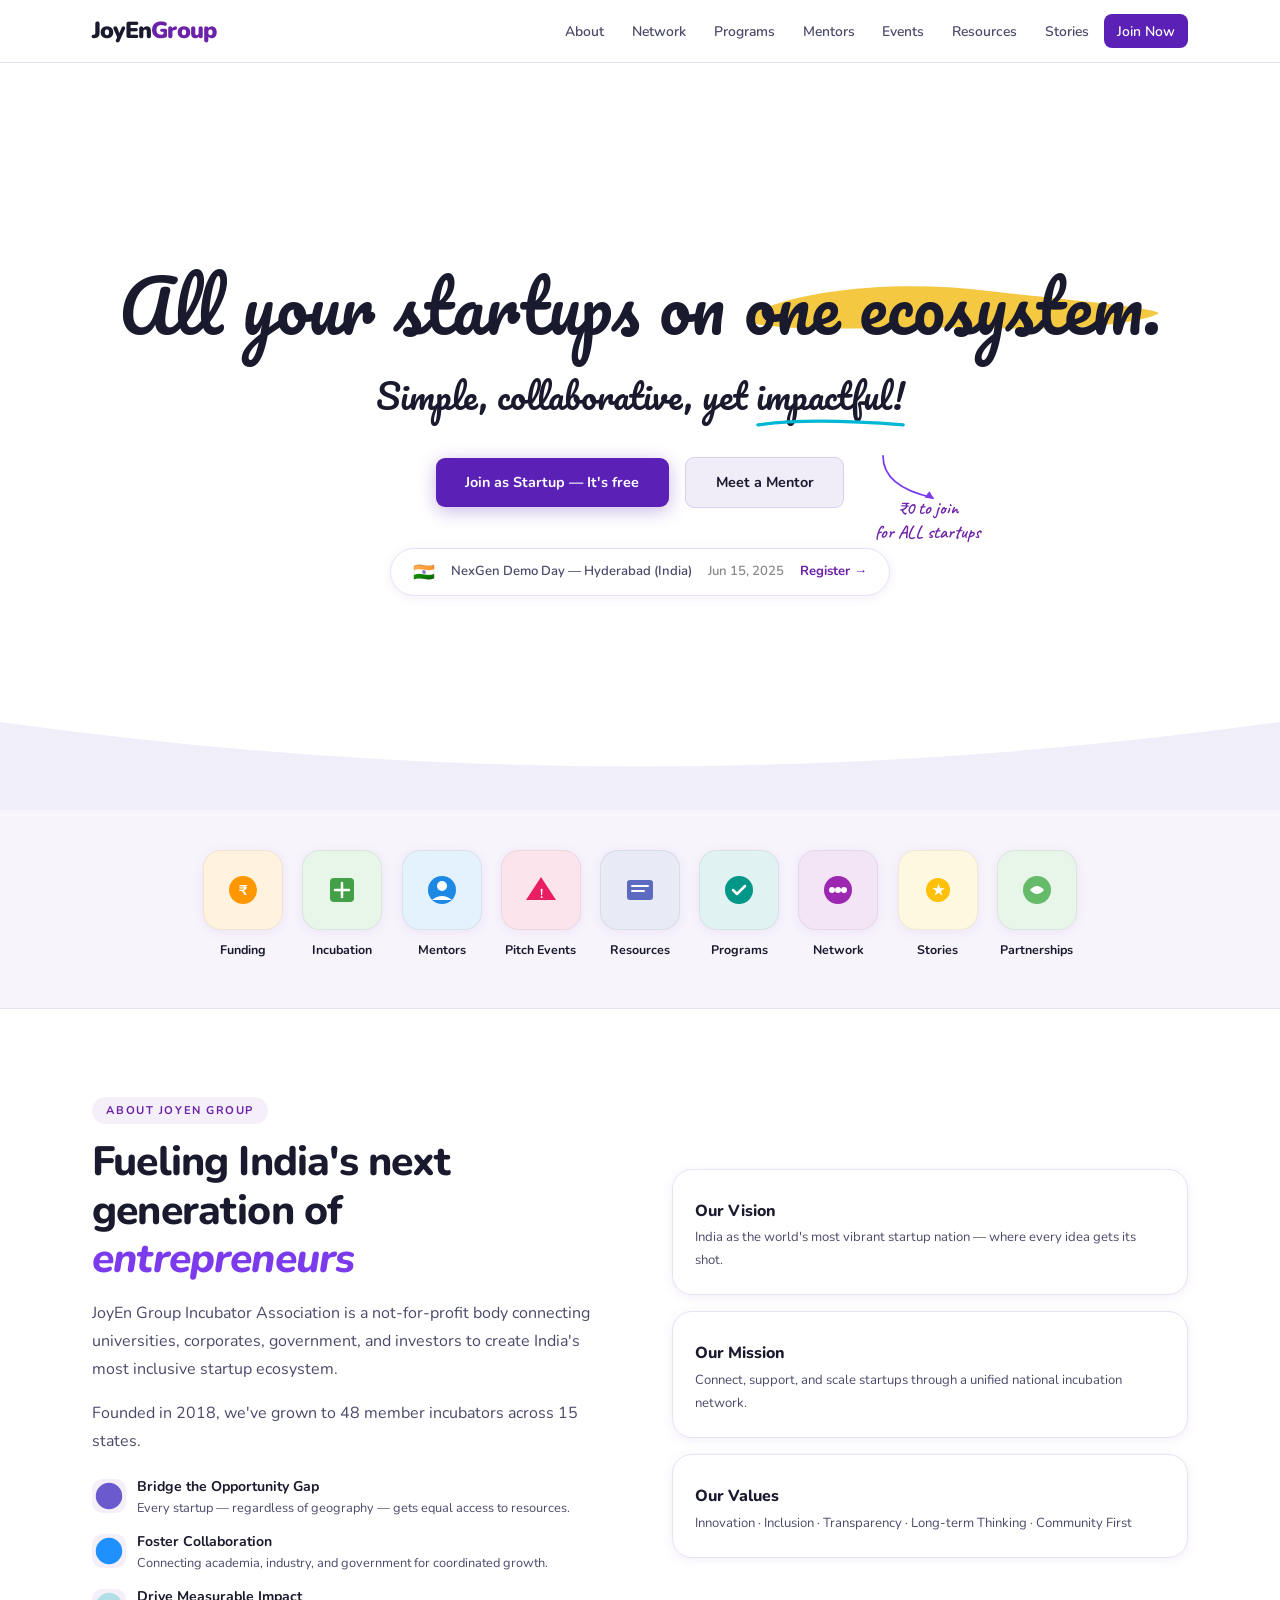
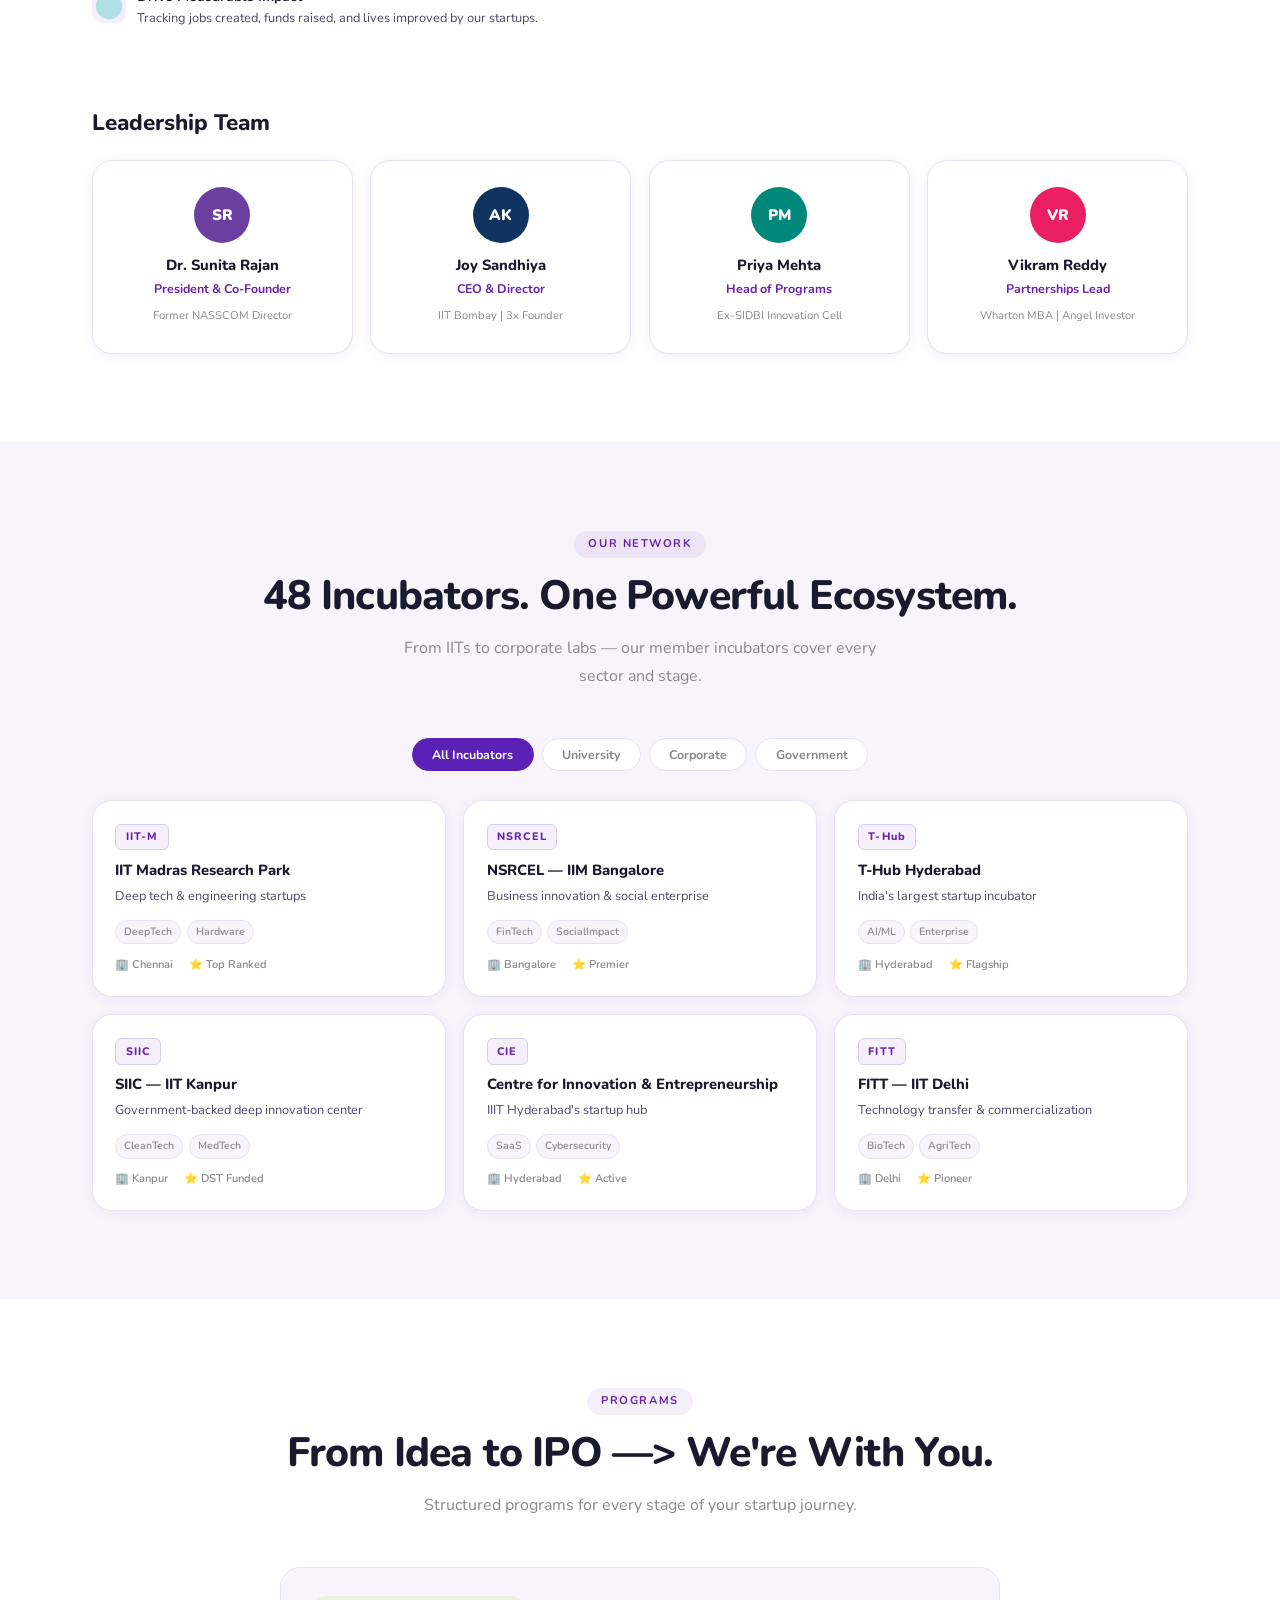
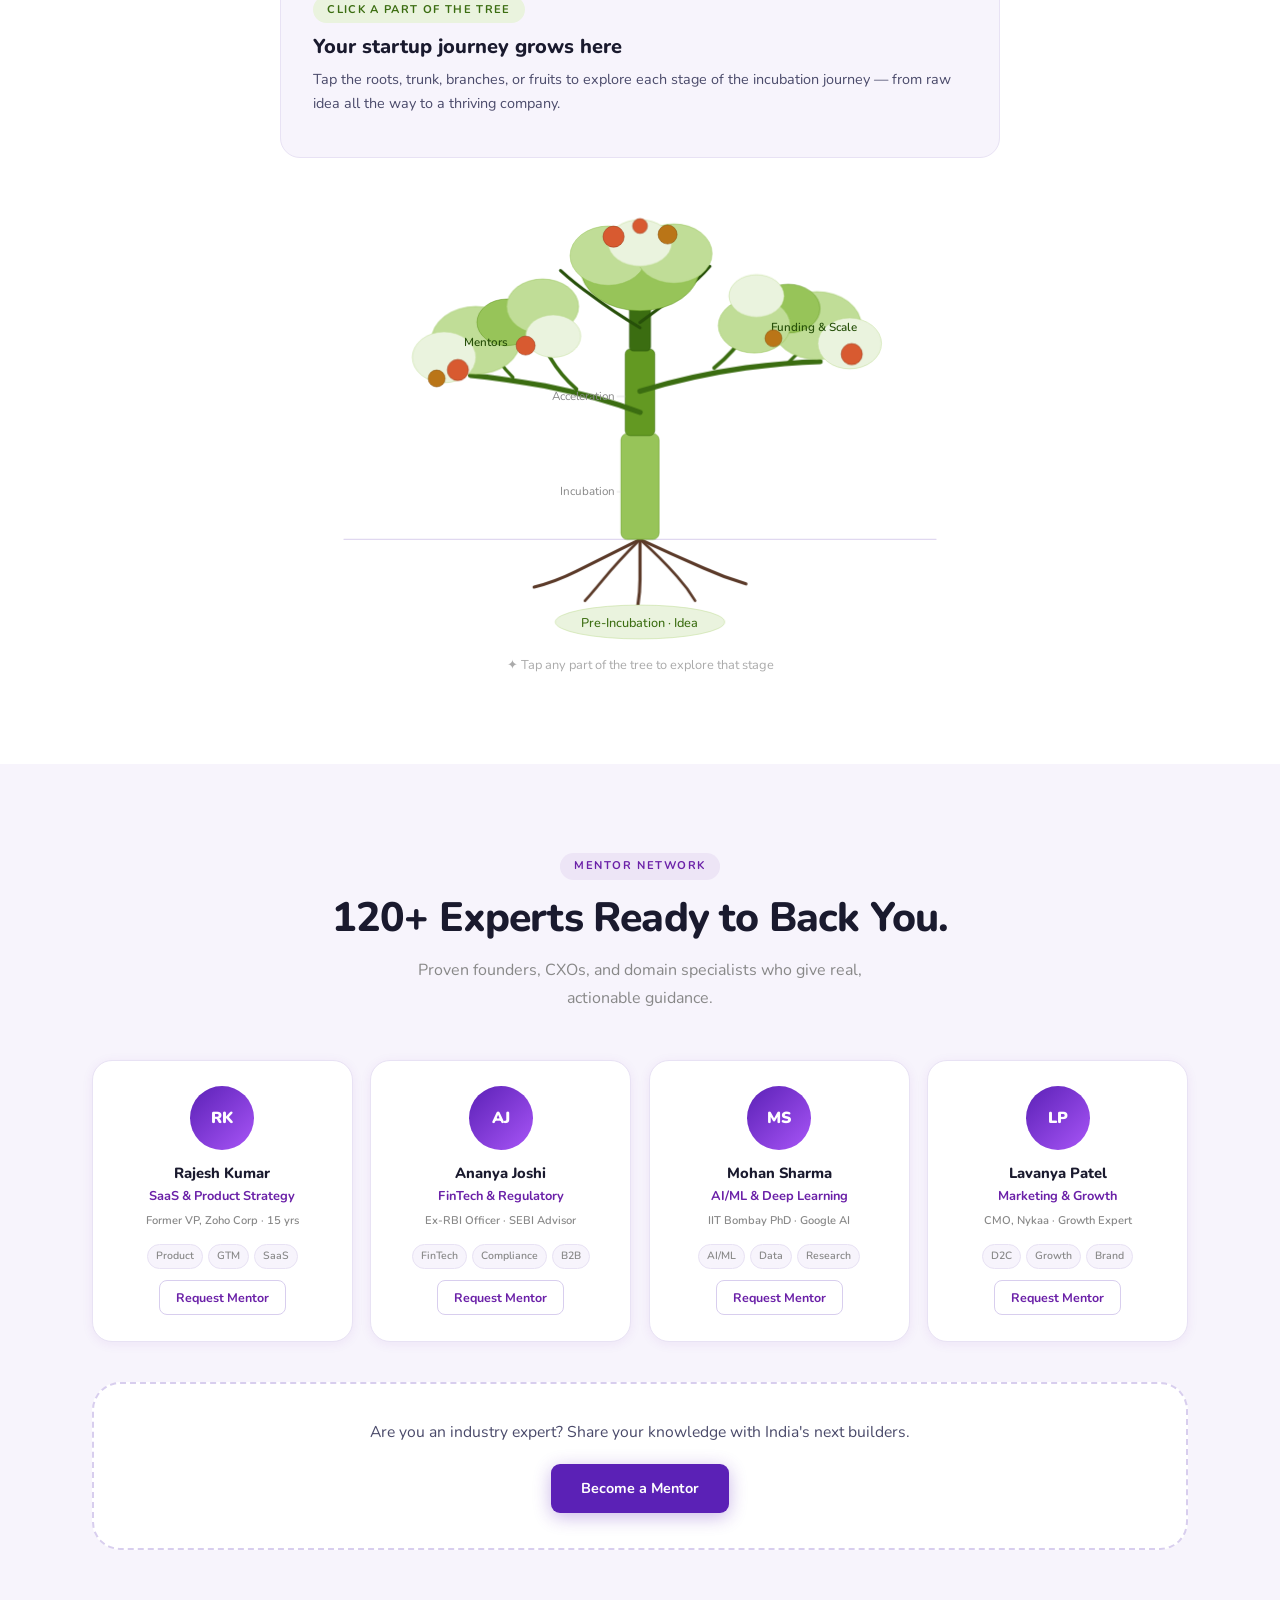
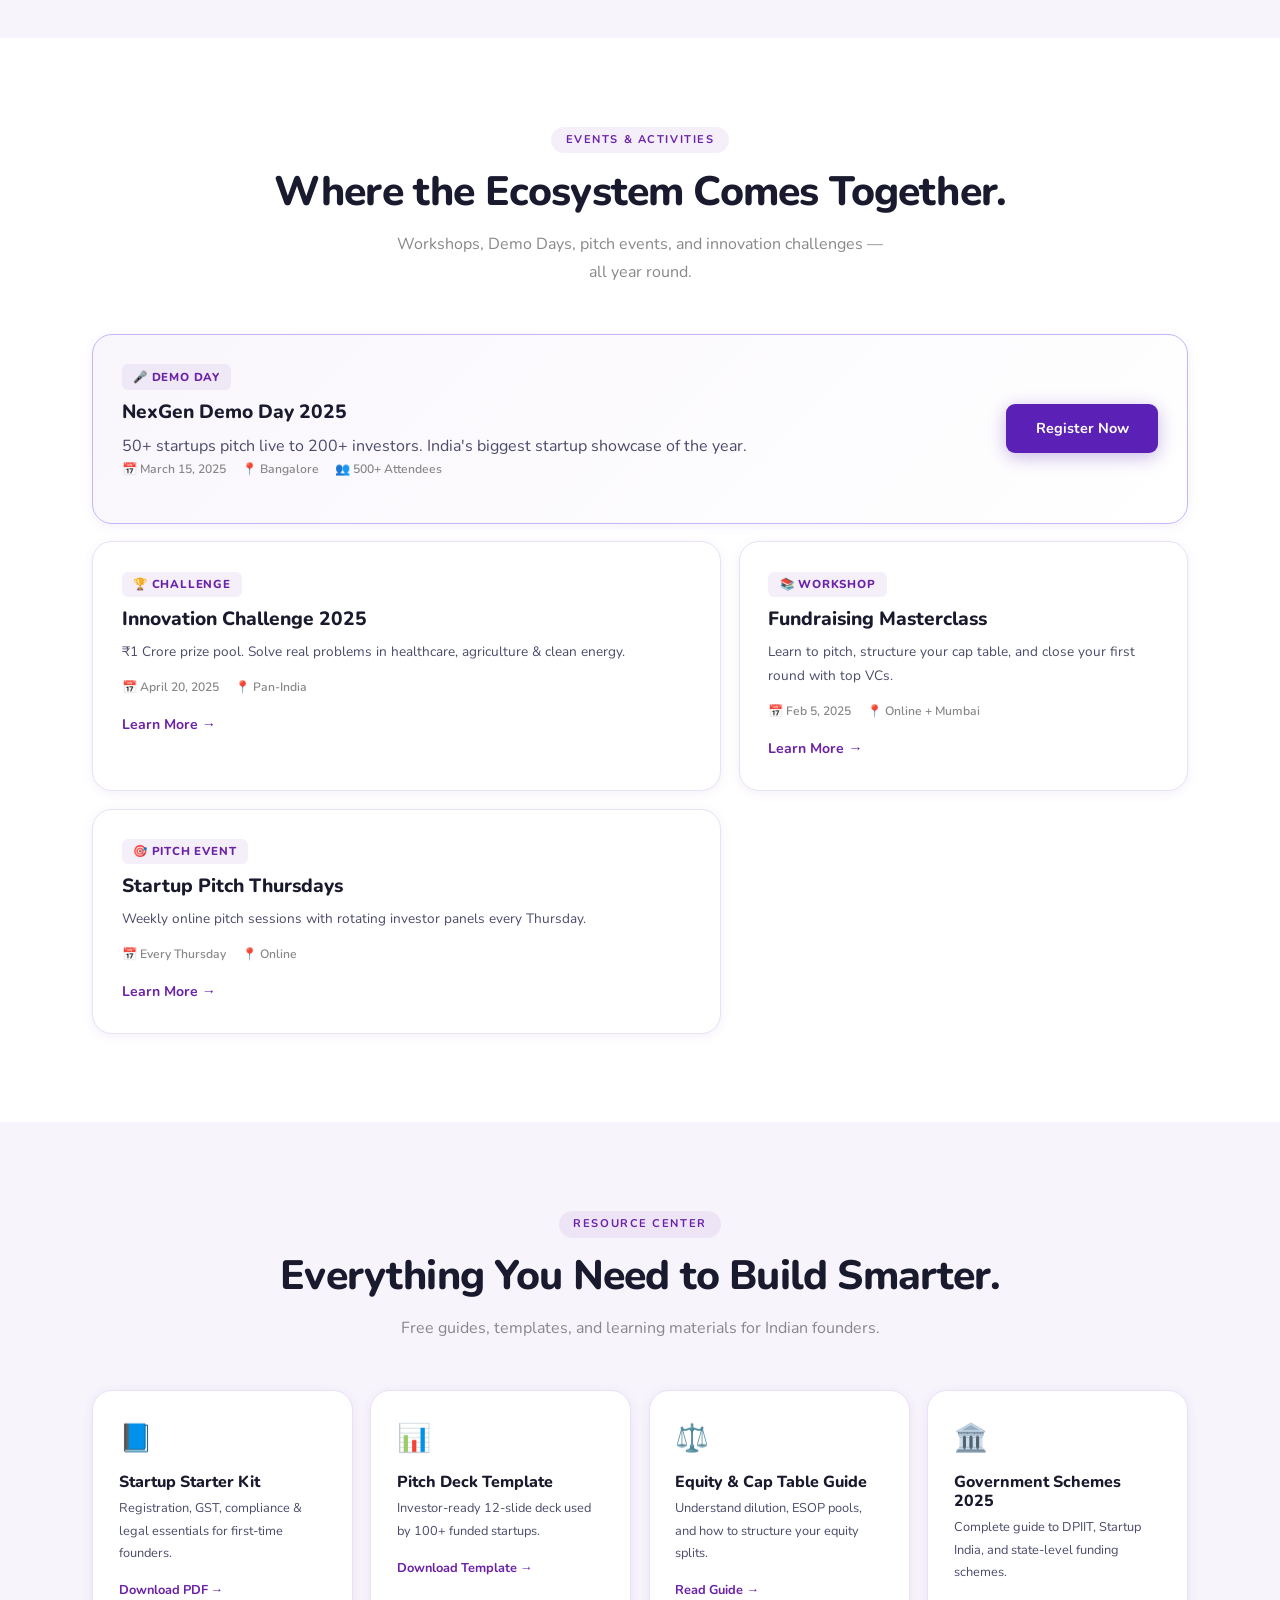
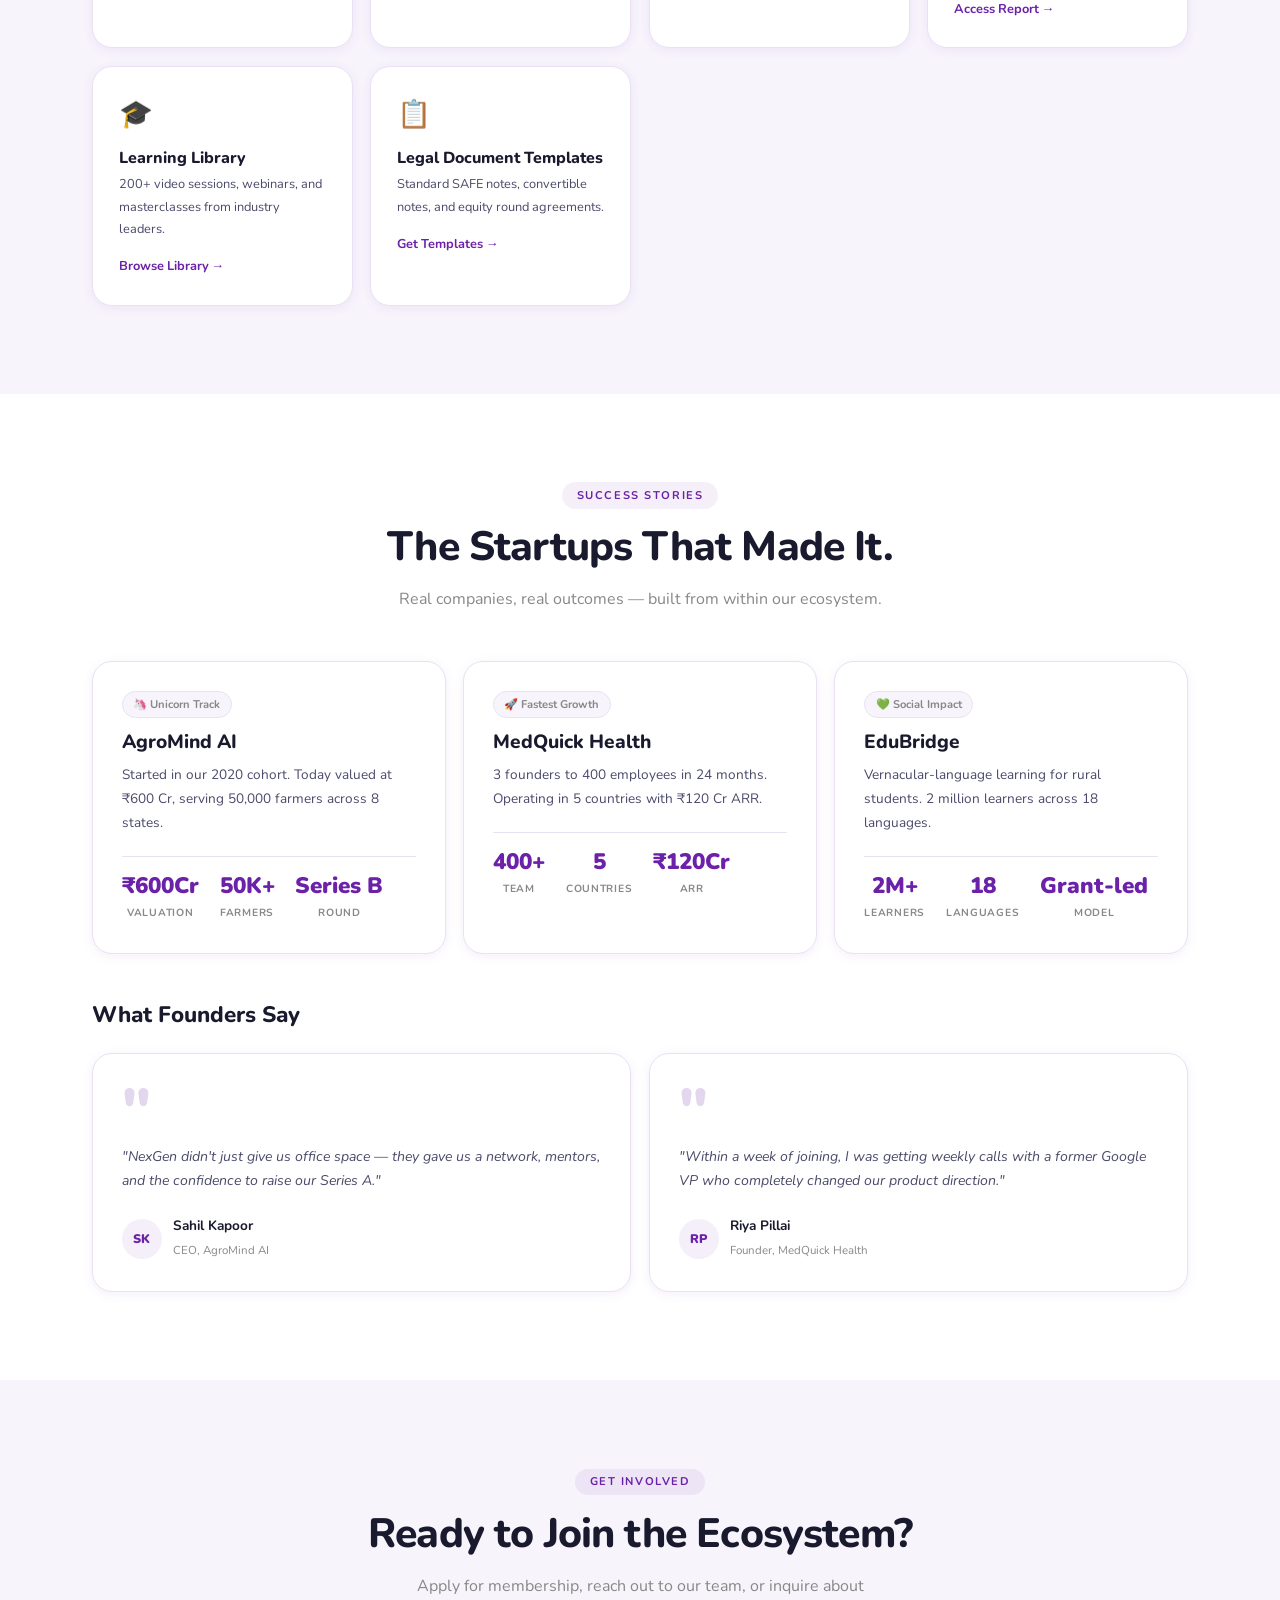
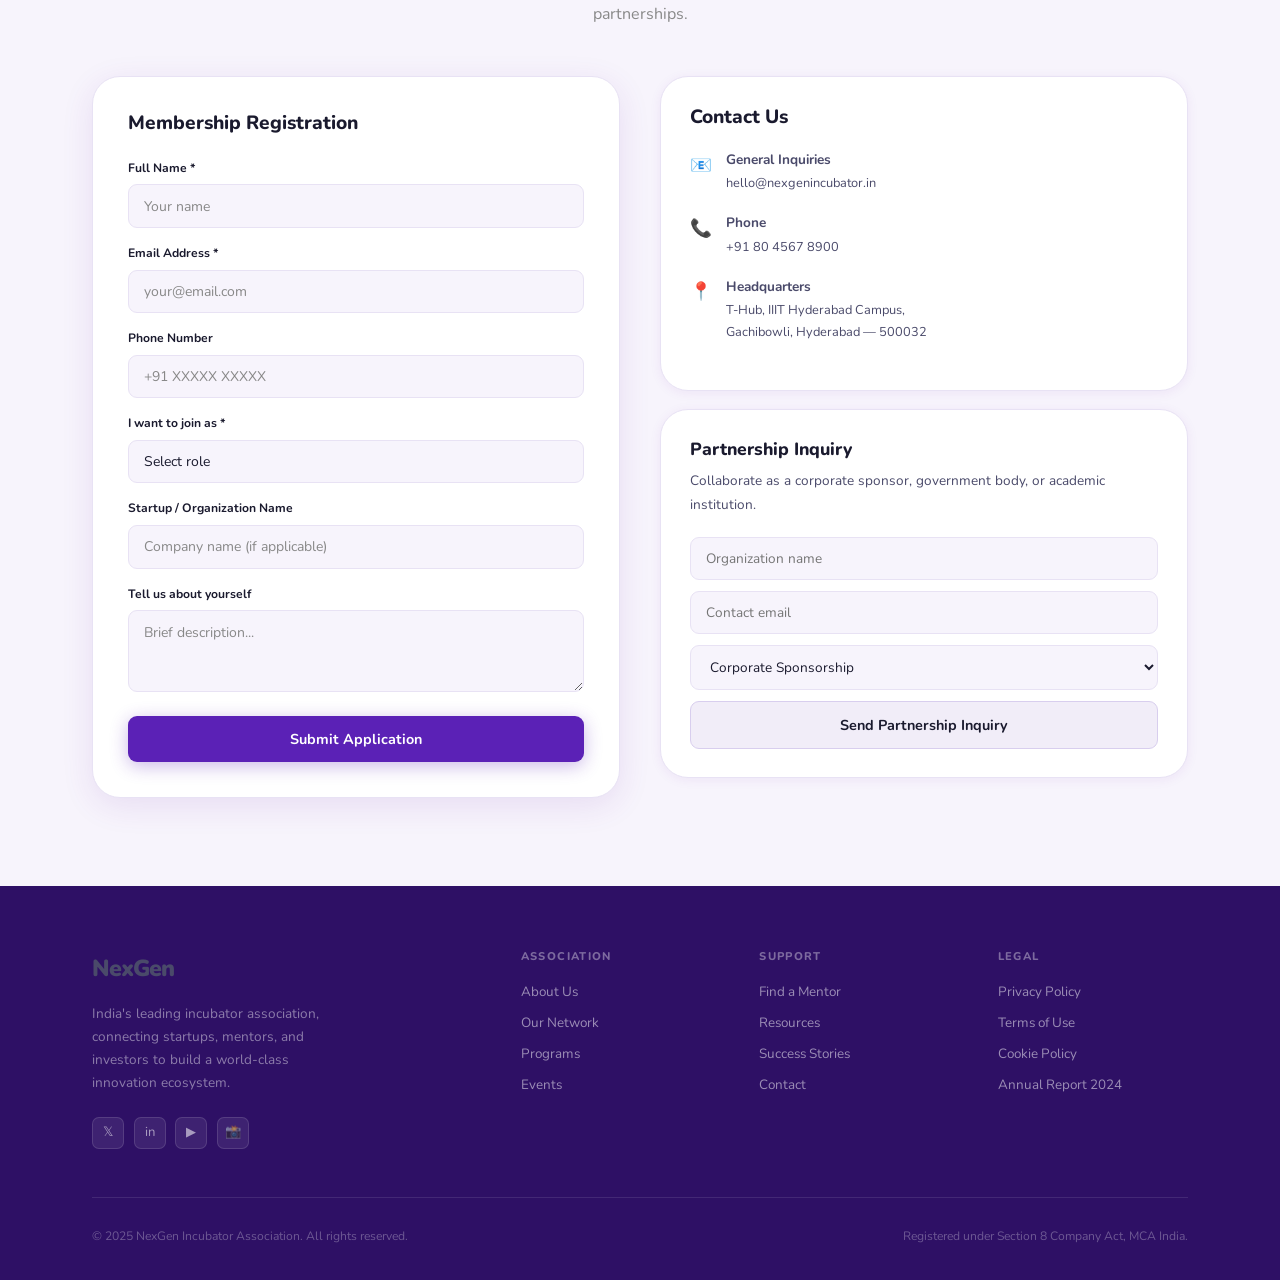
==== index.html @ b0b29cc3 "Initial commit" ====
<!DOCTYPE html>
<html lang="en">
<head>
  <meta charset="UTF-8" />
  <meta name="viewport" content="width=device-width, initial-scale=1.0" />
  <title>JoyEn Group Incubator Association — India's Premier Startup Ecosystem</title>
  <link rel="preconnect" href="https://fonts.googleapis.com" />
  <link href="https://fonts.googleapis.com/css2?family=Pacifico&family=Nunito:ital,wght@0,400;0,600;0,700;0,800;1,700&family=Caveat:wght@500;600;700&display=swap" rel="stylesheet" />
  <link rel="stylesheet" href="style.css" />
</head>
<body>

  <!-- NAVBAR -->
  <nav class="navbar" id="navbar">
    <div class="container nav-inner">
      <a href="#home" class="logo">
        <span class="logo-nex">JoyEn</span><span class="logo-gen">Group</span>
      </a>
      <ul class="nav-links" id="navLinks">
        <li><a href="#about">About</a></li>
        <li><a href="#network">Network</a></li>
        <li><a href="#programs">Programs</a></li>
        <li><a href="#mentors">Mentors</a></li>
        <li><a href="#events">Events</a></li>
        <li><a href="#resources">Resources</a></li>
        <li><a href="#stories">Stories</a></li>
        <li><a href="#contact" class="btn-nav">Join Now</a></li>
      </ul>
      <button class="hamburger" id="hamburger" aria-label="Toggle menu">
        <span></span><span></span><span></span>
      </button>
    </div>
  </nav>

  <!-- HERO -->
  <section class="hero" id="home">
    <div class="container hero-content">
      <h1 class="hero-h1">
        All your startups on
        <span class="hero-highlight-wrap">
          <span class="hero-highlight-text">one ecosystem.</span>
          <svg class="brush-svg" viewBox="0 0 420 60" xmlns="http://www.w3.org/2000/svg" preserveAspectRatio="none">
            <path d="M 8 38 C 60 20, 160 14, 250 22 C 330 28, 400 32, 412 36 C 400 42, 330 48, 250 46 C 160 44, 60 50, 8 42 Z" fill="#f5c842"/>
          </svg>
        </span>
      </h1>

      <p class="hero-sub">
        Simple, collaborative, yet
        <span class="hero-underline-wrap">
          impactful!
          <svg class="underline-svg" viewBox="0 0 160 12" xmlns="http://www.w3.org/2000/svg">
            <path d="M 2 8 C 30 4, 80 2, 158 8" stroke="#00b8d4" stroke-width="3.5" fill="none" stroke-linecap="round"/>
          </svg>
        </span>
      </p>

      <div class="hero-cta">
        <a href="#contact" class="btn btn-primary">Join as Startup — It's free</a>
        <a href="#mentors" class="btn btn-secondary">Meet a Mentor</a>
        <div class="hero-arrow-note">
          <svg class="curved-arrow" viewBox="0 0 90 70" xmlns="http://www.w3.org/2000/svg" fill="none">
            <path d="M 10 10 C 10 40, 40 55, 72 62" stroke="#7c3aed" stroke-width="2.2" stroke-linecap="round" fill="none"/>
            <path d="M 68 54 L 74 64 L 62 62 Z" fill="#7c3aed"/>
          </svg>
          <span class="hand-note">₹0 to join<br/>for ALL startups</span>
        </div>
      </div>

      <div class="event-bar">
        <span class="flag">🇮🇳</span>
        <span class="event-name">NexGen Demo Day — Hyderabad (India)</span>
        <span class="event-date">Jun 15, 2025</span>
        <a href="#events" class="event-register">Register →</a>
      </div>
    </div>

    <div class="hero-arc">
      <svg viewBox="0 0 1440 100" xmlns="http://www.w3.org/2000/svg" preserveAspectRatio="none">
        <path d="M0,0 Q720,100 1440,0 L1440,100 L0,100 Z" fill="#f0eef8"/>
      </svg>
    </div>
  </section>

  <!-- APP ICON STRIP -->
  <section class="apps-strip">
    <div class="container">
      <div class="apps-grid">
        <div class="app-card">
          <div class="app-icon-box" style="background:#fff3e0;">
            <svg width="36" height="36" viewBox="0 0 36 36"><circle cx="18" cy="18" r="14" fill="#ff9800"/><text x="18" y="23" text-anchor="middle" fill="white" font-size="14" font-weight="bold">₹</text></svg>
          </div>
          <span>Funding</span>
        </div>
        <div class="app-card">
          <div class="app-icon-box" style="background:#e8f5e9;">
            <svg width="36" height="36" viewBox="0 0 36 36"><rect x="6" y="6" width="24" height="24" rx="4" fill="#43a047"/><line x1="11" y1="18" x2="25" y2="18" stroke="white" stroke-width="2.5" stroke-linecap="round"/><line x1="18" y1="11" x2="18" y2="25" stroke="white" stroke-width="2.5" stroke-linecap="round"/></svg>
          </div>
          <span>Incubation</span>
        </div>
        <div class="app-card">
          <div class="app-icon-box" style="background:#e3f2fd;">
            <svg width="36" height="36" viewBox="0 0 36 36"><circle cx="18" cy="18" r="14" fill="#1e88e5"/><circle cx="18" cy="14" r="5" fill="white"/><path d="M8 28 Q18 20 28 28" fill="white"/></svg>
          </div>
          <span>Mentors</span>
        </div>
        <div class="app-card">
          <div class="app-icon-box" style="background:#fce4ec;">
            <svg width="36" height="36" viewBox="0 0 36 36"><polygon points="18,5 33,28 3,28" fill="#e91e63"/><text x="18" y="26" text-anchor="middle" fill="white" font-size="13" font-weight="bold">!</text></svg>
          </div>
          <span>Pitch Events</span>
        </div>
        <div class="app-card">
          <div class="app-icon-box" style="background:#e8eaf6;">
            <svg width="36" height="36" viewBox="0 0 36 36"><rect x="5" y="8" width="26" height="20" rx="3" fill="#5c6bc0"/><line x1="10" y1="14" x2="26" y2="14" stroke="white" stroke-width="2" stroke-linecap="round"/><line x1="10" y1="19" x2="22" y2="19" stroke="white" stroke-width="2" stroke-linecap="round"/></svg>
          </div>
          <span>Resources</span>
        </div>
        <div class="app-card">
          <div class="app-icon-box" style="background:#e0f2f1;">
            <svg width="36" height="36" viewBox="0 0 36 36"><circle cx="18" cy="18" r="14" fill="#009688"/><path d="M12 18 L16 22 L24 14" stroke="white" stroke-width="2.5" stroke-linecap="round" stroke-linejoin="round" fill="none"/></svg>
          </div>
          <span>Programs</span>
        </div>
        <div class="app-card">
          <div class="app-icon-box" style="background:#f3e5f5;">
            <svg width="36" height="36" viewBox="0 0 36 36"><circle cx="18" cy="18" r="14" fill="#9c27b0"/><circle cx="12" cy="18" r="3" fill="white"/><circle cx="18" cy="18" r="3" fill="white"/><circle cx="24" cy="18" r="3" fill="white"/></svg>
          </div>
          <span>Network</span>
        </div>
        <div class="app-card">
          <div class="app-icon-box" style="background:#fff8e1;">
            <svg width="36" height="36" viewBox="0 0 36 36"><rect x="6" y="6" width="24" height="24" rx="12" fill="#ffc107"/><text x="18" y="23" text-anchor="middle" fill="white" font-size="14" font-weight="bold">★</text></svg>
          </div>
          <span>Stories</span>
        </div>
        <div class="app-card">
          <div class="app-icon-box" style="background:#e8f5e9;">
            <svg width="36" height="36" viewBox="0 0 36 36"><circle cx="18" cy="18" r="14" fill="#66bb6a"/><path d="M11 18 Q18 10 25 18 Q18 26 11 18Z" fill="white"/></svg>
          </div>
          <span>Partnerships</span>
        </div>
      </div>
    </div>
  </section>

  <!-- ABOUT -->
  <section class="section" id="about">
    <div class="container">
      <div class="about-layout fade-in">
        <div class="about-text">
          <span class="section-tag">About JoyEn Group</span>
          <h2>Fueling India's next generation of <em>entrepreneurs</em></h2>
          <p>JoyEn Group Incubator Association is a not-for-profit body connecting universities, corporates, government, and investors to create India's most inclusive startup ecosystem.</p>
          <p>Founded in 2018, we've grown to 48 member incubators across 15 states.</p>
          <div class="about-objectives">
            <div class="objective-item"><div class="obj-icon"><svg width="36" height="36" viewBox="0 0 36 36"><circle cx="18" cy="18" r="14" fill="#6A5ACD"/>></svg></div><div class="obj-text"><h5>Bridge the Opportunity Gap</h5><p>Every startup — regardless of geography — gets equal access to resources.</p></div></div>
            <div class="objective-item"><div class="obj-icon"><svg width="36" height="36" viewBox="0 0 36 36"><circle cx="18" cy="18" r="14" fill="#1E90FF"/></svg></div><div class="obj-text"><h5>Foster Collaboration</h5><p>Connecting academia, industry, and government for coordinated growth.</p></div></div>
            <div class="objective-item"><div class="obj-icon"><svg width="36" height="36" viewBox="0 0 36 36"><circle cx="18" cy="18" r="14" fill="#B0E0E6"/></svg></div><div class="obj-text"><h5>Drive Measurable Impact</h5><p>Tracking jobs created, funds raised, and lives improved by our startups.</p></div></div>
          </div>
        </div>
        <div class="about-cards">
          <div class="about-mini-card"><div class="card-icon"></div><h4>Our Vision</h4><p>India as the world's most vibrant startup nation — where every idea gets its shot.</p></div>
          <div class="about-mini-card"><div class="card-icon"></div><h4>Our Mission</h4><p>Connect, support, and scale startups through a unified national incubation network.</p></div>
          <div class="about-mini-card"><div class="card-icon"></div><h4>Our Values</h4><p>Innovation · Inclusion · Transparency · Long-term Thinking · Community First</p></div>
        </div>
      </div>
      <div style="margin-top:5rem;" class="fade-in">
        <h3 class="sub-heading">Leadership Team</h3>
        <div class="team-grid">
          <div class="team-card"><div class="team-avatar" style="background:#6b3fa0;">SR</div><h4>Dr. Sunita Rajan</h4><p>President & Co-Founder</p><span>Former NASSCOM Director</span></div>
          <div class="team-card"><div class="team-avatar" style="background:#0f3460;">AK</div><h4>Joy Sandhiya</h4><p>CEO & Director</p><span>IIT Bombay | 3x Founder</span></div>
          <div class="team-card"><div class="team-avatar" style="background:#00897b;">PM</div><h4>Priya Mehta</h4><p>Head of Programs</p><span>Ex-SIDBI Innovation Cell</span></div>
          <div class="team-card"><div class="team-avatar" style="background:#e91e63;">VR</div><h4>Vikram Reddy</h4><p>Partnerships Lead</p><span>Wharton MBA | Angel Investor</span></div>
        </div>
      </div>
    </div>
  </section>

  <!-- INCUBATOR NETWORK -->
  <section class="section section-soft" id="network">
    <div class="container">
      <div class="section-header fade-in">
        <span class="section-tag">Our Network</span>
        <h2>48 Incubators. One Powerful Ecosystem.</h2>
        <p>From IITs to corporate labs — our member incubators cover every sector and stage.</p>
      </div>
      <div class="filter-tabs">
        <button class="tab active" data-filter="all">All Incubators</button>
        <button class="tab" data-filter="university">University</button>
        <button class="tab" data-filter="corporate">Corporate</button>
        <button class="tab" data-filter="government">Government</button>
      </div>
      <div class="incubator-grid" id="incubatorGrid">
        <div class="incubator-card fade-in" data-type="university"><div class="inc-logo">IIT-M</div><h4>IIT Madras Research Park</h4><p>Deep tech & engineering startups</p><div class="inc-tags"><span>DeepTech</span><span>Hardware</span></div><div class="inc-meta"><span>🏢 Chennai</span><span>⭐ Top Ranked</span></div></div>
        <div class="incubator-card fade-in" data-type="university"><div class="inc-logo">NSRCEL</div><h4>NSRCEL — IIM Bangalore</h4><p>Business innovation & social enterprise</p><div class="inc-tags"><span>FinTech</span><span>SocialImpact</span></div><div class="inc-meta"><span>🏢 Bangalore</span><span>⭐ Premier</span></div></div>
        <div class="incubator-card fade-in" data-type="corporate"><div class="inc-logo">T-Hub</div><h4>T-Hub Hyderabad</h4><p>India's largest startup incubator</p><div class="inc-tags"><span>AI/ML</span><span>Enterprise</span></div><div class="inc-meta"><span>🏢 Hyderabad</span><span>⭐ Flagship</span></div></div>
        <div class="incubator-card fade-in" data-type="government"><div class="inc-logo">SIIC</div><h4>SIIC — IIT Kanpur</h4><p>Government-backed deep innovation center</p><div class="inc-tags"><span>CleanTech</span><span>MedTech</span></div><div class="inc-meta"><span>🏢 Kanpur</span><span>⭐ DST Funded</span></div></div>
        <div class="incubator-card fade-in" data-type="corporate"><div class="inc-logo">CIE</div><h4>Centre for Innovation & Entrepreneurship</h4><p>IIIT Hyderabad's startup hub</p><div class="inc-tags"><span>SaaS</span><span>Cybersecurity</span></div><div class="inc-meta"><span>🏢 Hyderabad</span><span>⭐ Active</span></div></div>
        <div class="incubator-card fade-in" data-type="university"><div class="inc-logo">FITT</div><h4>FITT — IIT Delhi</h4><p>Technology transfer & commercialization</p><div class="inc-tags"><span>BioTech</span><span>AgriTech</span></div><div class="inc-meta"><span>🏢 Delhi</span><span>⭐ Pioneer</span></div></div>
      </div>
    </div>
  </section>

  <!-- PROGRAMS -->
  <!-- PROGRAMS — Interactive Growing Tree -->
<section class="section" id="programs">
  <div class="container">
    <div class="section-header fade-in">
      <span class="section-tag">Programs</span>
      <h2>From Idea to IPO —> We're With You.</h2>
      <p>Structured programs for every stage of your startup journey.</p>
    </div>

    <!-- Tree Info Card -->
    <div id="stage-info">
      <div id="s-tag" class="stage-tag">Click a part of the tree</div>
      <h3 id="s-title">Your startup journey grows here</h3>
      <p id="s-desc">Tap the roots, trunk, branches, or fruits to explore each stage of the incubation journey — from raw idea all the way to a thriving company.</p>
      <div id="s-chips" class="stage-chips"></div>
    </div>

    <!-- The Tree SVG -->
    <div id="tree-wrap">
      <svg id="tree" viewBox="0 0 680 430" xmlns="http://www.w3.org/2000/svg">
        <defs>
          <marker id="arr" viewBox="0 0 10 10" refX="8" refY="5" markerWidth="5" markerHeight="5" orient="auto-start-reverse">
            <path d="M2 1L8 5L2 9" fill="none" stroke="context-stroke" stroke-width="1.5" stroke-linecap="round" stroke-linejoin="round"/>
          </marker>
        </defs>

        <!-- GROUND LINE -->
        <line x1="60" y1="330" x2="620" y2="330" stroke="#e0d8f0" stroke-width="1"/>

        <!-- ROOTS -->
        <g id="roots" class="tree-node" onclick="showStage('roots')">
          <path d="M340 330 Q310 345 280 360 Q260 370 240 375" fill="none" stroke="#5B3A29" stroke-width="3" stroke-linecap="round" class="root-line" style="animation-delay:.1s"/>
          <path d="M340 330 Q320 350 305 368 Q295 380 288 388" fill="none" stroke="#5B3A29" stroke-width="2.5" stroke-linecap="round" class="root-line" style="animation-delay:.2s"/>
          <path d="M340 330 Q340 350 340 368 Q340 380 338 392" fill="none" stroke="#5B3A29" stroke-width="3" stroke-linecap="round" class="root-line" style="animation-delay:.25s"/>
          <path d="M340 330 Q360 348 375 365 Q385 376 392 388" fill="none" stroke="#5B3A29" stroke-width="2.5" stroke-linecap="round" class="root-line" style="animation-delay:.3s"/>
          <path d="M340 330 Q370 344 400 357 Q420 366 440 372" fill="none" stroke="#5B3A29" stroke-width="3" stroke-linecap="round" class="root-line" style="animation-delay:.35s"/>
          <ellipse cx="340" cy="408" rx="80" ry="16" fill="#EAF3DE" stroke="#C0DD97" stroke-width="0.5" class="tree-appear" style="animation-delay:.5s"/>
          <text x="340" y="413" text-anchor="middle" fill="#3B6D11" font-size="12" font-weight="500" class="tree-appear" style="animation-delay:.5s">Pre-Incubation · Idea</text>
        </g>

        <!-- TRUNK BOTTOM (Incubation) -->
        <g class="tree-node" onclick="showStage('incubation')" style="transform-origin:340px 330px;animation:growUp .6s .5s both ease-out">
          <rect x="322" y="230" width="36" height="100" rx="6" fill="#97C459" stroke="#639922" stroke-width="0.5"/>
        </g>

        <!-- TRUNK MID (Acceleration) -->
        <g class="tree-node" onclick="showStage('acceleration')" style="transform-origin:340px 230px;animation:growUp .6s .9s both ease-out">
          <rect x="326" y="150" width="28" height="82" rx="5" fill="#639922" stroke="#3B6D11" stroke-width="0.5"/>
        </g>

        <!-- TRUNK TOP -->
        <g style="transform-origin:340px 150px;animation:growUp .5s 1.2s both ease-out">
          <rect x="330" y="100" width="20" height="52" rx="4" fill="#3B6D11" stroke="#27500A" stroke-width="0.5"/>
        </g>

        <!-- LEFT BRANCH (Mentors) -->
        <g style="transform-origin:340px 210px;animation:growUp .7s 1.4s both ease-out">
          <path d="M340 210 Q300 195 250 185 Q210 178 180 175" fill="none" stroke="#3B6D11" stroke-width="5" stroke-linecap="round"/>
          <path d="M280 188 Q265 175 255 158 Q248 145 245 128" fill="none" stroke="#3B6D11" stroke-width="3.5" stroke-linecap="round"/>
          <path d="M220 177 Q205 162 198 145 Q193 132 192 116" fill="none" stroke="#3B6D11" stroke-width="3" stroke-linecap="round"/>
        </g>

        <!-- RIGHT BRANCH (Scale & Funding) -->
        <g style="transform-origin:340px 190px;animation:growUp .7s 1.4s both ease-out">
          <path d="M340 190 Q390 175 440 168 Q478 163 510 162" fill="none" stroke="#3B6D11" stroke-width="5" stroke-linecap="round"/>
          <path d="M410 168 Q430 152 440 134 Q447 120 448 104" fill="none" stroke="#3B6D11" stroke-width="3.5" stroke-linecap="round"/>
          <path d="M480 163 Q498 147 504 130 Q508 117 507 102" fill="none" stroke="#3B6D11" stroke-width="3" stroke-linecap="round"/>
        </g>

        <!-- TOP BRANCHES -->
        <g style="transform-origin:340px 130px;animation:growUp .6s 1.6s both ease-out">
          <path d="M340 130 Q315 115 295 100 Q278 88 265 76" fill="none" stroke="#27500A" stroke-width="3" stroke-linecap="round"/>
          <path d="M340 125 Q360 110 380 96 Q396 84 406 72" fill="none" stroke="#27500A" stroke-width="3" stroke-linecap="round"/>
        </g>

        <!-- LEFT CANOPY LEAVES (Mentors) -->
        <g class="tree-node" onclick="showStage('mentors')">
          <ellipse cx="185" cy="142" rx="42" ry="32" fill="#C0DD97" stroke="#97C459" stroke-width="0.5" class="leaf" style="animation-delay:1.8s"/>
          <ellipse cx="155" cy="158" rx="30" ry="24" fill="#EAF3DE" stroke="#C0DD97" stroke-width="0.5" class="leaf" style="animation-delay:1.9s"/>
          <ellipse cx="214" cy="125" rx="28" ry="22" fill="#97C459" stroke="#639922" stroke-width="0.5" class="leaf" style="animation-delay:1.95s"/>
          <ellipse cx="248" cy="110" rx="34" ry="26" fill="#C0DD97" stroke="#97C459" stroke-width="0.5" class="leaf" style="animation-delay:2.0s"/>
          <ellipse cx="258" cy="138" rx="26" ry="20" fill="#EAF3DE" stroke="#C0DD97" stroke-width="0.5" class="leaf" style="animation-delay:2.05s"/>
          <text x="195" y="147" text-anchor="middle" fill="#27500A" font-size="11" font-weight="600" class="tree-appear" style="animation-delay:2.1s">Mentors</text>
        </g>

        <!-- RIGHT CANOPY LEAVES (Scale) -->
        <g class="tree-node" onclick="showStage('scale')">
          <ellipse cx="507" cy="128" rx="42" ry="32" fill="#C0DD97" stroke="#97C459" stroke-width="0.5" class="leaf" style="animation-delay:1.8s"/>
          <ellipse cx="538" cy="145" rx="30" ry="24" fill="#EAF3DE" stroke="#C0DD97" stroke-width="0.5" class="leaf" style="animation-delay:1.9s"/>
          <ellipse cx="480" cy="112" rx="30" ry="23" fill="#97C459" stroke="#639922" stroke-width="0.5" class="leaf" style="animation-delay:1.95s"/>
          <ellipse cx="448" cy="128" rx="34" ry="26" fill="#C0DD97" stroke="#97C459" stroke-width="0.5" class="leaf" style="animation-delay:2.0s"/>
          <ellipse cx="450" cy="100" rx="26" ry="20" fill="#EAF3DE" stroke="#C0DD97" stroke-width="0.5" class="leaf" style="animation-delay:2.05s"/>
          <text x="504" y="133" text-anchor="middle" fill="#27500A" font-size="11" font-weight="600" class="tree-appear" style="animation-delay:2.1s">Funding &amp; Scale</text>
        </g>

        <!-- TOP CANOPY (Success) -->
        <g class="tree-node" onclick="showStage('success')">
          <ellipse cx="340" cy="74" rx="56" ry="40" fill="#97C459" stroke="#639922" stroke-width="0.5" class="leaf" style="animation-delay:2.0s"/>
          <ellipse cx="310" cy="62" rx="36" ry="28" fill="#C0DD97" stroke="#97C459" stroke-width="0.5" class="leaf" style="animation-delay:2.1s"/>
          <ellipse cx="372" cy="60" rx="36" ry="28" fill="#C0DD97" stroke="#97C459" stroke-width="0.5" class="leaf" style="animation-delay:2.15s"/>
          <ellipse cx="340" cy="50" rx="30" ry="22" fill="#EAF3DE" stroke="#C0DD97" stroke-width="0.5" class="leaf" style="animation-delay:2.2s"/>
        </g>

        <!-- FRUITS -->
        <circle cx="168" cy="170" r="10" fill="#D85A30" stroke="#993C1D" stroke-width="0.5" class="tree-node fruit" onclick="showStage('success')" style="animation-delay:2.5s"/>
        <circle cx="148" cy="178" r="8"  fill="#BA7517" stroke="#854F0B" stroke-width="0.5" class="tree-node fruit" onclick="showStage('success')" style="animation-delay:2.6s"/>
        <circle cx="232" cy="147" r="9"  fill="#D85A30" stroke="#993C1D" stroke-width="0.5" class="tree-node fruit" onclick="showStage('success')" style="animation-delay:2.55s"/>
        <circle cx="540" cy="155" r="10" fill="#D85A30" stroke="#993C1D" stroke-width="0.5" class="tree-node fruit" onclick="showStage('success')" style="animation-delay:2.5s"/>
        <circle cx="466" cy="140" r="8"  fill="#BA7517" stroke="#854F0B" stroke-width="0.5" class="tree-node fruit" onclick="showStage('success')" style="animation-delay:2.6s"/>
        <circle cx="315" cy="44"  r="10" fill="#D85A30" stroke="#993C1D" stroke-width="0.5" class="tree-node fruit" onclick="showStage('success')" style="animation-delay:2.4s"/>
        <circle cx="366" cy="42"  r="9"  fill="#BA7517" stroke="#854F0B" stroke-width="0.5" class="tree-node fruit" onclick="showStage('success')" style="animation-delay:2.45s"/>
        <circle cx="340" cy="34"  r="7"  fill="#D85A30" stroke="#993C1D" stroke-width="0.5" class="tree-node fruit" onclick="showStage('success')" style="animation-delay:2.5s"/>

        <!-- TRUNK LABELS -->
        <text x="316" y="288" text-anchor="end" fill="#888" font-size="11" class="tree-appear" style="animation-delay:1.1s">Incubation</text>
        <line x1="318" y1="285" x2="322" y2="285" stroke="#ccc" stroke-width="0.5" class="tree-appear" style="animation-delay:1.1s"/>
        <text x="316" y="198" text-anchor="end" fill="#888" font-size="11" class="tree-appear" style="animation-delay:1.3s">Acceleration</text>
        <line x1="318" y1="195" x2="326" y2="195" stroke="#ccc" stroke-width="0.5" class="tree-appear" style="animation-delay:1.3s"/>
      </svg>

      <p id="tree-hint">✦ Tap any part of the tree to explore that stage</p>
    </div>
  </div>

  <style>
    /* ── Tree section layout ── */
    #stage-info {
      max-width: 720px;
      margin: 0 auto 2rem;
      background: #f7f4fc;
      border: 1px solid #e8e2f4;
      border-radius: 20px;
      padding: 1.75rem 2rem;
      min-height: 140px;
      transition: opacity .3s ease, transform .3s ease;
    }
    .stage-tag {
      display: inline-block;
      font-size: .7rem;
      font-weight: 700;
      letter-spacing: .12em;
      text-transform: uppercase;
      background: #EAF3DE;
      color: #3B6D11;
      padding: .28rem .9rem;
      border-radius: 100px;
      margin-bottom: .75rem;
    }
    #stage-info h3 {
      font-size: 1.25rem;
      font-weight: 800;
      color: #1a1a2e;
      margin-bottom: .5rem;
    }
    #stage-info p {
      font-size: .9rem;
      color: #4a4a6a;
      line-height: 1.7;
      margin-bottom: .85rem;
    }
    .stage-chips {
      display: flex;
      flex-wrap: wrap;
      gap: 6px;
    }
    .stage-chips .chip {
      font-size: .75rem;
      padding: .28rem .85rem;
      border-radius: 100px;
      background: white;
      border: 1px solid #e0d8f0;
      color: #4a4a6a;
      font-weight: 600;
    }

    /* ── Tree container ── */
    #tree-wrap {
      max-width: 720px;
      margin: 0 auto;
      position: relative;
    }
    #tree {
      width: 100%;
      display: block;
    }
    #tree-hint {
      text-align: center;
      font-size: .8rem;
      color: #aaa;
      margin-top: .5rem;
      animation: treePulse 2.5s ease-in-out infinite;
    }

    /* ── Clickable nodes ── */
    .tree-node {
      cursor: pointer;
      transition: filter .2s;
    }
    .tree-node:hover { filter: brightness(1.1) drop-shadow(0 0 6px rgba(99,153,34,.4)); }

    /* ── Animations ── */
    @keyframes growUp {
      from { transform: scaleY(0); opacity: 0; }
      to   { transform: scaleY(1); opacity: 1; }
    }
    @keyframes leafPop {
      0%   { transform: scale(0) rotate(-20deg); opacity: 0; }
      70%  { transform: scale(1.15) rotate(4deg); opacity: 1; }
      100% { transform: scale(1) rotate(0deg); opacity: 1; }
    }
    @keyframes fruitDrop {
      0%   { transform: scale(0); opacity: 0; }
      60%  { transform: scale(1.2); opacity: 1; }
      100% { transform: scale(1); opacity: 1; }
    }
    @keyframes rootSpread {
      from { stroke-dashoffset: 200; opacity: 0; }
      to   { stroke-dashoffset: 0;   opacity: 1; }
    }
    @keyframes treeFadeIn {
      from { opacity: 0; transform: translateY(8px); }
      to   { opacity: 1; transform: translateY(0); }
    }
    @keyframes treePulse {
      0%,100% { opacity: .5; }
      50%     { opacity: 1; }
    }

    .root-line {
      stroke-dasharray: 200;
      animation: rootSpread .9s both ease-out;
    }
    .leaf {
      transform-origin: center;
      animation: leafPop .5s both;
    }
    .fruit {
      animation: fruitDrop .5s both;
    }
    .tree-appear {
      animation: treeFadeIn .5s both;
    }
  </style>

  <script>
    const treeStages = {
      roots: {
        tag: 'Stage 01 · Roots',
        tagBg: '#EAF3DE', tagColor: '#3B6D11',
        title: 'Pre-Incubation — Where Every Idea Begins',
        desc: 'The roots hold everything. Before a single line of code or rupee invested, your idea needs validation. This stage grounds your concept in reality with free access to workshops and mentors.',
        chips: ['Idea validation workshops', 'Business model canvas', 'Market research tools', 'Co-working space access', '3 Months', 'Completely Free']
      },
      incubation: {
        tag: 'Stage 02 · Trunk',
        tagBg: '#C0DD97', tagColor: '#27500A',
        title: 'Incubation Program — Building the Core',
        desc: 'The trunk is your backbone. Your MVP takes shape here with expert support, lab infrastructure, legal guidance, and your first real investors entering the picture.',
        chips: ['MVP development support', 'Legal & IP guidance', 'Seed funding up to ₹25L', 'Investor introductions', '12 Months', 'Equity-based']
      },
      acceleration: {
        tag: 'Stage 03 · Growth',
        tagBg: '#9FE1CB', tagColor: '#085041',
        title: 'Acceleration — Branches Spreading Wide',
        desc: 'Like branches reaching for light, this stage is about expanding fast. Market access, Series A readiness, CXO-level mentorship, and corporate partnerships happen here.',
        chips: ['Series A/B readiness', 'Global market access', 'CXO-level mentoring', 'Corporate partnerships', '6 Months', 'Performance-linked']
      },
      mentors: {
        tag: 'Left Branch · Mentors',
        tagBg: '#E1F5EE', tagColor: '#0F6E56',
        title: 'Mentor & Expert Network — 120+ Advisors',
        desc: 'Every healthy tree needs sunlight. Our mentors are your sunlight — proven founders, CXOs, and domain experts in SaaS, FinTech, AI/ML, D2C growth and more.',
        chips: ['Rajesh Kumar · SaaS', 'Ananya Joshi · FinTech', 'Mohan Sharma · AI/ML', 'Lavanya Patel · Growth', 'Weekly 1-on-1s', 'Domain matched']
      },
      scale: {
        tag: 'Right Branch · Funding',
        tagBg: '#EEEDFE', tagColor: '#3C3489',
        title: 'Funding & Scale — The Right Branch',
        desc: 'The right side reaches toward capital. VC introductions, government grants, CSR funding, international market access, and corporate partnership deals all live here.',
        chips: ['Angel investors', 'VC introductions', 'Government grants', 'CSR funding', 'International expansion', 'Partnership deals']
      },
      success: {
        tag: 'Fruits · Success Stories',
        tagBg: '#FAECE7', tagColor: '#993C1D',
        title: 'Success Stories — The Fruits of the Journey',
        desc: 'Every fruit is a startup that made it. AgroMind AI at ₹600 Cr, MedQuick Health in 5 countries, EduBridge reaching 2M learners — all grown right here in our ecosystem.',
        chips: ['AgroMind AI · ₹600 Cr', 'MedQuick Health · Series B', 'EduBridge · 2M learners', '340+ startups supported', '₹280 Cr raised', '48 incubators']
      }
    };

    function showStage(key) {
      const s = treeStages[key];
      const info = document.getElementById('stage-info');
      info.style.opacity = '0';
      info.style.transform = 'translateY(8px)';
      setTimeout(() => {
        document.getElementById('s-tag').textContent = s.tag;
        document.getElementById('s-tag').style.background = s.tagBg;
        document.getElementById('s-tag').style.color = s.tagColor;
        document.getElementById('s-title').textContent = s.title;
        document.getElementById('s-desc').textContent = s.desc;
        const chips = document.getElementById('s-chips');
        chips.innerHTML = s.chips.map(c => `<span class="chip">${c}</span>`).join('');
        info.style.transition = 'opacity .3s ease, transform .3s ease';
        info.style.opacity = '1';
        info.style.transform = 'translateY(0)';
        document.getElementById('tree-hint').style.display = 'none';
      }, 200);
    }
  </script>
</section>

  <!-- MENTORS -->
  <section class="section section-soft" id="mentors">
    <div class="container">
      <div class="section-header fade-in"><span class="section-tag">Mentor Network</span><h2>120+ Experts Ready to Back You.</h2><p>Proven founders, CXOs, and domain specialists who give real, actionable guidance.</p></div>
      <div class="mentor-grid">
        <div class="mentor-card fade-in"><div class="mentor-photo">RK</div><h4>Rajesh Kumar</h4><p class="mentor-title">SaaS & Product Strategy</p><div class="mentor-exp">Former VP, Zoho Corp · 15 yrs</div><div class="mentor-areas"><span>Product</span><span>GTM</span><span>SaaS</span></div><a href="#contact" class="btn-small">Request Mentor</a></div>
        <div class="mentor-card fade-in"><div class="mentor-photo">AJ</div><h4>Ananya Joshi</h4><p class="mentor-title">FinTech & Regulatory</p><div class="mentor-exp">Ex-RBI Officer · SEBI Advisor</div><div class="mentor-areas"><span>FinTech</span><span>Compliance</span><span>B2B</span></div><a href="#contact" class="btn-small">Request Mentor</a></div>
        <div class="mentor-card fade-in"><div class="mentor-photo">MS</div><h4>Mohan Sharma</h4><p class="mentor-title">AI/ML & Deep Learning</p><div class="mentor-exp">IIT Bombay PhD · Google AI</div><div class="mentor-areas"><span>AI/ML</span><span>Data</span><span>Research</span></div><a href="#contact" class="btn-small">Request Mentor</a></div>
        <div class="mentor-card fade-in"><div class="mentor-photo">LP</div><h4>Lavanya Patel</h4><p class="mentor-title">Marketing & Growth</p><div class="mentor-exp">CMO, Nykaa · Growth Expert</div><div class="mentor-areas"><span>D2C</span><span>Growth</span><span>Brand</span></div><a href="#contact" class="btn-small">Request Mentor</a></div>
      </div>
      <div class="mentor-cta fade-in"><p>Are you an industry expert? Share your knowledge with India's next builders.</p><a href="#contact" class="btn btn-primary">Become a Mentor</a></div>
    </div>
  </section>

  <!-- EVENTS -->
  <section class="section" id="events">
    <div class="container">
      <div class="section-header fade-in"><span class="section-tag">Events & Activities</span><h2>Where the Ecosystem Comes Together.</h2><p>Workshops, Demo Days, pitch events, and innovation challenges — all year round.</p></div>
      <div class="events-grid">
        <div class="event-card event-featured fade-in">
          <div><div class="event-type">🎤 Demo Day</div><h3>NexGen Demo Day 2025</h3><p>50+ startups pitch live to 200+ investors. India's biggest startup showcase of the year.</p><div class="event-info"><span>📅 March 15, 2025</span><span>📍 Bangalore</span><span>👥 500+ Attendees</span></div></div>
          <div><a href="#contact" class="btn btn-primary">Register Now</a></div>
        </div>
        <div class="event-card fade-in"><div class="event-type">🏆 Challenge</div><h3>Innovation Challenge 2025</h3><p>₹1 Crore prize pool. Solve real problems in healthcare, agriculture & clean energy.</p><div class="event-info"><span>📅 April 20, 2025</span><span>📍 Pan-India</span></div><a href="#" class="btn-link">Learn More →</a></div>
        <div class="event-card fade-in"><div class="event-type">📚 Workshop</div><h3>Fundraising Masterclass</h3><p>Learn to pitch, structure your cap table, and close your first round with top VCs.</p><div class="event-info"><span>📅 Feb 5, 2025</span><span>📍 Online + Mumbai</span></div><a href="#" class="btn-link">Learn More →</a></div>
        <div class="event-card fade-in"><div class="event-type">🎯 Pitch Event</div><h3>Startup Pitch Thursdays</h3><p>Weekly online pitch sessions with rotating investor panels every Thursday.</p><div class="event-info"><span>📅 Every Thursday</span><span>📍 Online</span></div><a href="#" class="btn-link">Learn More →</a></div>
      </div>
    </div>
  </section>

  <!-- RESOURCES -->
  <section class="section section-soft" id="resources">
    <div class="container">
      <div class="section-header fade-in"><span class="section-tag">Resource Center</span><h2>Everything You Need to Build Smarter.</h2><p>Free guides, templates, and learning materials for Indian founders.</p></div>
      <div class="resources-grid">
        <div class="resource-card fade-in"><span class="res-icon">📘</span><h4>Startup Starter Kit</h4><p>Registration, GST, compliance & legal essentials for first-time founders.</p><a href="#">Download PDF →</a></div>
        <div class="resource-card fade-in"><span class="res-icon">📊</span><h4>Pitch Deck Template</h4><p>Investor-ready 12-slide deck used by 100+ funded startups.</p><a href="#">Download Template →</a></div>
        <div class="resource-card fade-in"><span class="res-icon">⚖️</span><h4>Equity & Cap Table Guide</h4><p>Understand dilution, ESOP pools, and how to structure your equity splits.</p><a href="#">Read Guide →</a></div>
        <div class="resource-card fade-in"><span class="res-icon">🏛️</span><h4>Government Schemes 2025</h4><p>Complete guide to DPIIT, Startup India, and state-level funding schemes.</p><a href="#">Access Report →</a></div>
        <div class="resource-card fade-in"><span class="res-icon">🎓</span><h4>Learning Library</h4><p>200+ video sessions, webinars, and masterclasses from industry leaders.</p><a href="#">Browse Library →</a></div>
        <div class="resource-card fade-in"><span class="res-icon">📋</span><h4>Legal Document Templates</h4><p>Standard SAFE notes, convertible notes, and equity round agreements.</p><a href="#">Get Templates →</a></div>
      </div>
    </div>
  </section>

  <!-- SUCCESS STORIES -->
  <section class="section" id="stories">
    <div class="container">
      <div class="section-header fade-in"><span class="section-tag">Success Stories</span><h2>The Startups That Made It.</h2><p>Real companies, real outcomes — built from within our ecosystem.</p></div>
      <div class="stories-grid">
        <div class="story-card fade-in"><div class="story-badge">🦄 Unicorn Track</div><h3>AgroMind AI</h3><p class="story-desc">Started in our 2020 cohort. Today valued at ₹600 Cr, serving 50,000 farmers across 8 states.</p><div class="story-metrics"><div><strong>₹600Cr</strong><span>Valuation</span></div><div><strong>50K+</strong><span>Farmers</span></div><div><strong>Series B</strong><span>Round</span></div></div></div>
        <div class="story-card fade-in"><div class="story-badge">🚀 Fastest Growth</div><h3>MedQuick Health</h3><p class="story-desc">3 founders to 400 employees in 24 months. Operating in 5 countries with ₹120 Cr ARR.</p><div class="story-metrics"><div><strong>400+</strong><span>Team</span></div><div><strong>5</strong><span>Countries</span></div><div><strong>₹120Cr</strong><span>ARR</span></div></div></div>
        <div class="story-card fade-in"><div class="story-badge">💚 Social Impact</div><h3>EduBridge</h3><p class="story-desc">Vernacular-language learning for rural students. 2 million learners across 18 languages.</p><div class="story-metrics"><div><strong>2M+</strong><span>Learners</span></div><div><strong>18</strong><span>Languages</span></div><div><strong>Grant-led</strong><span>Model</span></div></div></div>
      </div>
      <div class="fade-in" style="margin-top:3rem;">
        <h3 class="sub-heading">What Founders Say</h3>
        <div class="testimonial-grid">
          <div class="testimonial"><p>"NexGen didn't just give us office space — they gave us a network, mentors, and the confidence to raise our Series A."</p><div class="testimonial-author"><div class="t-avatar">SK</div><div><strong>Sahil Kapoor</strong><span>CEO, AgroMind AI</span></div></div></div>
          <div class="testimonial"><p>"Within a week of joining, I was getting weekly calls with a former Google VP who completely changed our product direction."</p><div class="testimonial-author"><div class="t-avatar">RP</div><div><strong>Riya Pillai</strong><span>Founder, MedQuick Health</span></div></div></div>
        </div>
      </div>
    </div>
  </section>

  <!-- CONTACT -->
  <section class="section section-soft" id="contact">
    <div class="container">
      <div class="section-header fade-in"><span class="section-tag">Get Involved</span><h2>Ready to Join the Ecosystem?</h2><p>Apply for membership, reach out to our team, or inquire about partnerships.</p></div>
      <div class="contact-grid">
        <div class="form-box fade-in">
          <h3>Membership Registration</h3>
          <form id="membershipForm" onsubmit="handleForm(event)">
            <div class="form-group"><label>Full Name *</label><input type="text" placeholder="Your name" required /></div>
            <div class="form-group"><label>Email Address *</label><input type="email" placeholder="your@email.com" required /></div>
            <div class="form-group"><label>Phone Number</label><input type="tel" placeholder="+91 XXXXX XXXXX" /></div>
            <div class="form-group"><label>I want to join as *</label><select required><option value="">Select role</option><option>Startup Founder</option><option>Mentor / Expert</option><option>Investor</option><option>Incubator Member</option><option>Corporate Partner</option></select></div>
            <div class="form-group"><label>Startup / Organization Name</label><input type="text" placeholder="Company name (if applicable)" /></div>
            <div class="form-group"><label>Tell us about yourself</label><textarea placeholder="Brief description..." rows="3"></textarea></div>
            <button type="submit" class="btn btn-primary btn-full">Submit Application</button>
          </form>
          <div class="form-success" id="formSuccess"><div class="success-icon">✅</div><h4>Application Received!</h4><p>We'll reach out within 48 hours. Welcome to NexGen!</p></div>
        </div>
        <div class="contact-info">
          <div class="contact-card fade-in">
            <h3>Contact Us</h3>
            <div class="contact-item"><span class="ci-icon">📧</span><div><strong>General Inquiries</strong><p>hello@nexgenincubator.in</p></div></div>
            <div class="contact-item"><span class="ci-icon">📞</span><div><strong>Phone</strong><p>+91 80 4567 8900</p></div></div>
            <div class="contact-item"><span class="ci-icon">📍</span><div><strong>Headquarters</strong><p>T-Hub, IIIT Hyderabad Campus,<br/>Gachibowli, Hyderabad — 500032</p></div></div>
          </div>
          <div class="partnership-box fade-in">
            <h3>Partnership Inquiry</h3>
            <p>Collaborate as a corporate sponsor, government body, or academic institution.</p>
            <form onsubmit="handlePartnership(event)">
              <input type="text" placeholder="Organization name" required />
              <input type="email" placeholder="Contact email" required />
              <select><option>Corporate Sponsorship</option><option>Academic Partnership</option><option>Government Collaboration</option><option>Event Partnership</option></select>
              <button type="submit" class="btn btn-secondary btn-full">Send Partnership Inquiry</button>
            </form>
          </div>
        </div>
      </div>
    </div>
  </section>

  <!-- FOOTER -->
  <footer class="footer">
    <div class="container">
      <div class="footer-grid">
        <div class="footer-brand"><span class="logo footer-logo">Nex<span>Gen</span></span><p>India's leading incubator association, connecting startups, mentors, and investors to build a world-class innovation ecosystem.</p><div class="social-links"><a href="#">𝕏</a><a href="#">in</a><a href="#">▶</a><a href="#">📸</a></div></div>
        <div class="footer-col"><h5>Association</h5><a href="#about">About Us</a><a href="#network">Our Network</a><a href="#programs">Programs</a><a href="#events">Events</a></div>
        <div class="footer-col"><h5>Support</h5><a href="#mentors">Find a Mentor</a><a href="#resources">Resources</a><a href="#stories">Success Stories</a><a href="#contact">Contact</a></div>
        <div class="footer-col"><h5>Legal</h5><a href="#">Privacy Policy</a><a href="#">Terms of Use</a><a href="#">Cookie Policy</a><a href="#">Annual Report 2024</a></div>
      </div>
      <div class="footer-bottom"><p>© 2025 NexGen Incubator Association. All rights reserved.</p><p>Registered under Section 8 Company Act, MCA India.</p></div>
    </div>
  </footer>

  <script src="main.js"></script>
</body>
</html>
---- style.css ----
/* ===================================
   NexGen — Odoo-style Design
   Pure white · Script headline · 
   Yellow brush · Teal underline ·
   Curved arrow + handwritten note
   =================================== */

:root {
  --purple:       #6b21a8;
  --purple-btn:   #5b21b6;
  --purple-dark:  #3b0764;
  --purple-light: #7c3aed;
  --purple-pale:  rgba(107,33,168,0.07);
  --teal:         #00b8d4;
  --yellow:       #f5c842;
  --green:        #00c48c;
  --bg:           #ffffff;
  --bg-soft:      #f7f4fc;
  --text:         #1a1a2e;
  --text-body:    #4a4a6a;
  --text-muted:   #888;
  --border:       #e8e2f4;
  --shadow-sm:    0 2px 12px rgba(107,33,168,0.07);
  --shadow-md:    0 8px 32px rgba(107,33,168,0.11);
  --r:            12px;
  --r-lg:         20px;
  --r-xl:         28px;
  --tr:           0.22s ease;
  /* FONTS */
  --f-script: 'Pacifico', cursive;          /* big hero headline */
  --f-hand:   'Caveat', cursive;            /* handwritten note  */
  --f-body:   'Nunito', sans-serif;         /* everything else   */
}

*, *::before, *::after { box-sizing: border-box; margin: 0; padding: 0; }
html { scroll-behavior: smooth; }
body { font-family: var(--f-body); background: var(--bg); color: var(--text-body); line-height: 1.6; overflow-x: hidden; }

h1,h2,h3,h4,h5 { font-family: var(--f-body); color: var(--text); font-weight: 800; line-height: 1.18; }
h2 { font-size: clamp(1.8rem, 3.2vw, 2.6rem); letter-spacing: -0.02em; }
h3 { font-size: 1.2rem; }
h4 { font-size: 1rem; }
em { font-style: italic; color: var(--purple-light); }
p  { color: var(--text-body); line-height: 1.75; }
a  { color: inherit; text-decoration: none; }

.container { max-width: 1160px; margin: 0 auto; padding: 0 2rem; }
.section    { padding: 5.5rem 0; }
.section-soft { background: var(--bg-soft); }

/* SECTION HEADERS */
.section-header { text-align: center; margin-bottom: 3rem; }
.section-header h2 { margin-bottom: .85rem; }
.section-header p  { color: var(--text-muted); font-size: 1rem; max-width: 500px; margin: 0 auto; }

.section-tag {
  display: inline-block;
  font-size: .7rem; font-weight: 700;
  letter-spacing: .14em; text-transform: uppercase;
  color: var(--purple); background: var(--purple-pale);
  padding: .28rem .9rem; border-radius: 100px;
  margin-bottom: .9rem;
}
.sub-heading { font-size: 1.4rem; margin-bottom: 1.5rem; color: var(--text); }

/* ─── BUTTONS ─── */
.btn {
  display: inline-flex; align-items: center; gap: .45rem;
  font-family: var(--f-body); font-weight: 700; font-size: .9rem;
  padding: .8rem 1.85rem; border-radius: 9px;
  border: none; cursor: pointer;
  transition: all var(--tr); white-space: nowrap;
}
.btn-primary  { background: var(--purple-btn); color: #fff; box-shadow: 0 4px 18px rgba(91,33,182,.32); }
.btn-primary:hover  { background: var(--purple-dark); transform: translateY(-2px); box-shadow: 0 8px 24px rgba(91,33,182,.38); }
.btn-secondary{ background: #f1edf8; color: var(--text); border: 1.5px solid #d8ceee; }
.btn-secondary:hover{ border-color: var(--purple); color: var(--purple); transform: translateY(-2px); }
.btn-full     { width: 100%; justify-content: center; }
.btn-nav {
  background: var(--purple-btn); color: #fff !important;
  padding: .5rem 1.3rem; border-radius: 8px;
  font-weight: 700; font-size: .85rem; font-family: var(--f-body);
  transition: all var(--tr);
}
.btn-nav:hover { background: var(--purple-dark) !important; }
.btn-small {
  display: inline-block; font-size: .78rem; font-weight: 700;
  padding: .42rem 1rem; border-radius: 8px;
  border: 1.5px solid #d8ceee; color: var(--purple);
  transition: all var(--tr); margin-top: .7rem;
}
.btn-small:hover { background: var(--purple-btn); color: #fff; border-color: var(--purple-btn); }
.btn-link { color: var(--purple); font-weight: 700; font-size: .88rem; display: inline-flex; align-items: center; gap: .3rem; transition: gap var(--tr); }
.btn-link:hover { gap: .6rem; }

/* ─── NAVBAR ─── */
.navbar {
  position: fixed; top: 0; left: 0; right: 0; z-index: 1000;
  background: rgba(255,255,255,.95); backdrop-filter: blur(18px);
  border-bottom: 1px solid var(--border);
}
.navbar.scrolled { box-shadow: var(--shadow-sm); }
.nav-inner { display: flex; align-items: center; justify-content: space-between; height: 62px; }

.logo { font-family: var(--f-body); font-size: 1.45rem; font-weight: 900; letter-spacing: -.04em; }
.logo-nex { color: var(--text); }
.logo-gen { color: var(--purple); }
.footer-logo .logo-nex { color: #fff; }
.footer-logo .logo-gen { color: #c4b5fd; }

.nav-links { display: flex; list-style: none; align-items: center; gap: .1rem; }
.nav-links a { font-size: .87rem; font-weight: 600; color: var(--text-body); padding: .48rem .82rem; border-radius: 8px; transition: all var(--tr); }
.nav-links a:hover:not(.btn-nav) { color: var(--purple); background: var(--purple-pale); }

.hamburger { display: none; flex-direction: column; gap: 5px; background: none; border: none; cursor: pointer; padding: 4px; }
.hamburger span { display: block; width: 22px; height: 2px; background: var(--text); border-radius: 2px; transition: all var(--tr); }

/* ─── HERO ─── */
.hero { background: #fff; padding-top: 62px; min-height: 90vh; display: flex; flex-direction: column; justify-content: center; position: relative; overflow: hidden; }

.hero-content { position: relative; z-index: 2; text-align: center; padding: 5rem 0 6rem; }

/* BIG SCRIPT HEADLINE */
.hero-h1 {
  font-family: var(--f-script);        /* Pacifico — exactly like Odoo */
  font-size: clamp(2.4rem, 5.5vw, 4.4rem);
  font-weight: 400;                    /* Pacifico has its own weight */
  color: var(--text);
  line-height: 1.3;
  margin-bottom: 1.1rem;
}

/* Yellow brush highlight (like Odoo's "one platform") */
.hero-highlight-wrap {
  position: relative;
  display: inline-block;
  white-space: nowrap;
}
.hero-highlight-text {
  position: relative; z-index: 2;
  color: var(--text);
}
.brush-svg {
  position: absolute;
  left: -6px; right: -6px; top: -2px; bottom: -2px;
  width: calc(100% + 12px); height: 100%;
  z-index: 1;
  pointer-events: none;
}

/* SUBTITLE with teal underline */
.hero-sub {
  font-family: var(--f-script);        /* same script family for subtitle */
  font-size: clamp(1.4rem, 2.8vw, 2.2rem);
  font-weight: 400;
  color: var(--text);
  margin-bottom: 2.2rem;
  line-height: 1.5;
}
.hero-underline-wrap {
  position: relative;
  display: inline-block;
}
.underline-svg {
  position: absolute;
  bottom: -8px; left: 0;
  width: 100%; height: 14px;
  pointer-events: none;
}

/* CTA row */
.hero-cta {
  display: flex; justify-content: center; align-items: center;
  gap: 1rem; flex-wrap: wrap; margin-bottom: 2.5rem;
  position: relative;
}

/* Curved arrow + handwritten note */
.hero-arrow-note {
  position: absolute;
  right: calc(50% - 340px);
  top: -10px;
  display: flex;
  flex-direction: column;
  align-items: flex-start;
}
.curved-arrow { width: 72px; height: 58px; display: block; }
.hand-note {
  font-family: var(--f-hand);
  font-size: 1.15rem;
  font-weight: 600;
  color: var(--purple);
  line-height: 1.3;
  margin-top: -8px;
  text-align: center;
}

/* EVENT BAR */
.event-bar {
  display: inline-flex; align-items: center; gap: 1rem;
  background: #fff; border: 1px solid var(--border);
  border-radius: 100px; padding: .55rem 1.4rem;
  font-size: .82rem; font-weight: 600;
  box-shadow: var(--shadow-sm); color: var(--text-body);
  flex-wrap: wrap; justify-content: center;
}
.event-bar .flag { font-size: 1.1rem; }
.event-bar .event-date { color: var(--text-muted); }
.event-bar .event-register { color: var(--purple); font-weight: 700; }
.event-bar .event-register:hover { text-decoration: underline; }

/* Gray arc bottom */
.hero-arc { position: absolute; bottom: -1px; left: 0; right: 0; line-height: 0; z-index: 1; }
.hero-arc svg { display: block; width: 100%; }

/* ─── APPS STRIP ─── */
.apps-strip { background: #f7f4fc; padding: 2.5rem 0 3rem; border-bottom: 1px solid var(--border); }
.apps-grid {
  display: flex; justify-content: center; flex-wrap: wrap; gap: 1.2rem;
}
.app-card {
  display: flex; flex-direction: column; align-items: center; gap: .6rem;
  cursor: default;
}
.app-icon-box {
  width: 80px; height: 80px; border-radius: 18px;
  display: flex; align-items: center; justify-content: center;
  border: 1px solid rgba(0,0,0,.06);
  transition: all var(--tr); box-shadow: var(--shadow-sm);
}
.app-card:hover .app-icon-box { transform: translateY(-4px); box-shadow: var(--shadow-md); }
.app-card span { font-size: .78rem; font-weight: 700; color: var(--text); }

/* ─── ABOUT ─── */
.about-layout { display: grid; grid-template-columns: 1fr 1fr; gap: 4rem; align-items: center; }
.about-text h2 { margin-bottom: 1rem; }
.about-text > p { margin-bottom: 1rem; }
.about-objectives { display: flex; flex-direction: column; gap: .9rem; margin-top: 1.5rem; }
.objective-item { display: flex; align-items: flex-start; gap: .7rem; }
.obj-icon { width: 34px; height: 34px; border-radius: 10px; background: var(--purple-pale); display: flex; align-items: center; justify-content: center; font-size: 1rem; flex-shrink: 0; }
.obj-text h5 { font-size: .88rem; color: var(--text); margin-bottom: .1rem; font-weight: 700; }
.obj-text p  { font-size: .8rem; margin: 0; }
.about-cards { display: flex; flex-direction: column; gap: 1rem; }
.about-mini-card { background: #fff; border: 1px solid var(--border); border-radius: var(--r-lg); padding: 1.4rem; box-shadow: var(--shadow-sm); transition: all var(--tr); }
.about-mini-card:hover { box-shadow: var(--shadow-md); transform: translateY(-3px); border-color: #c4b5fd; }
.about-mini-card .card-icon { font-size: 1.7rem; margin-bottom: .6rem; }
.about-mini-card h4 { margin-bottom: .35rem; }
.about-mini-card p { font-size: .82rem; margin: 0; }

.team-grid { display: grid; grid-template-columns: repeat(auto-fit, minmax(190px,1fr)); gap: 1.1rem; }
.team-card { background: #fff; border: 1px solid var(--border); border-radius: var(--r-lg); padding: 1.6rem 1.2rem; text-align: center; transition: all var(--tr); box-shadow: var(--shadow-sm); }
.team-card:hover { box-shadow: var(--shadow-md); transform: translateY(-3px); }
.team-avatar { width: 56px; height: 56px; border-radius: 50%; display: flex; align-items: center; justify-content: center; font-weight: 900; font-size: .95rem; color: #fff; margin: 0 auto .9rem; }
.team-card h4 { font-size: .92rem; margin-bottom: .2rem; }
.team-card p  { font-size: .78rem; color: var(--purple); margin-bottom: .15rem; font-weight: 700; }
.team-card span { font-size: .7rem; color: var(--text-muted); }

/* ─── NETWORK ─── */
.filter-tabs { display: flex; gap: .5rem; margin-bottom: 1.8rem; flex-wrap: wrap; justify-content: center; }
.tab { font-family: var(--f-body); font-size: .78rem; font-weight: 700; padding: .45rem 1.2rem; border-radius: 100px; background: #fff; border: 1.5px solid var(--border); color: var(--text-muted); cursor: pointer; transition: all var(--tr); }
.tab:hover { border-color: var(--purple); color: var(--purple); }
.tab.active { background: var(--purple-btn); border-color: var(--purple-btn); color: #fff; }
.incubator-grid { display: grid; grid-template-columns: repeat(auto-fill,minmax(270px,1fr)); gap: 1.1rem; }
.incubator-card { background: #fff; border: 1px solid var(--border); border-radius: var(--r-lg); padding: 1.4rem; transition: all var(--tr); box-shadow: var(--shadow-sm); }
.incubator-card:hover { box-shadow: var(--shadow-md); transform: translateY(-4px); }
.incubator-card.hidden { display: none; }
.inc-logo { font-size: .68rem; font-weight: 800; letter-spacing: .1em; color: var(--purple); background: var(--purple-pale); border: 1px solid #d8ceee; padding: .22rem .6rem; border-radius: 6px; display: inline-block; margin-bottom: .7rem; }
.incubator-card h4 { margin-bottom: .35rem; font-size: .92rem; }
.incubator-card > p { font-size: .8rem; margin-bottom: .8rem; }
.inc-tags { display: flex; gap: .35rem; flex-wrap: wrap; margin-bottom: .7rem; }
.inc-tags span { font-size: .66rem; padding: .18rem .5rem; background: #f7f4fc; border: 1px solid var(--border); border-radius: 100px; color: var(--text-muted); font-weight: 600; }
.inc-meta { display: flex; gap: 1rem; font-size: .7rem; color: var(--text-muted); font-weight: 600; }

/* ─── PROGRAMS ─── */
.programs-grid { display: grid; grid-template-columns: repeat(auto-fit,minmax(250px,1fr)); gap: 1.1rem; }
.program-card { background: #fff; border: 1.5px solid var(--border); border-radius: var(--r-lg); padding: 1.8rem; transition: all var(--tr); box-shadow: var(--shadow-sm); position: relative; overflow: hidden; }
.program-card::after { content:''; position: absolute; top:0; left:0; right:0; height:4px; background: var(--purple-btn); opacity:0; transition: opacity var(--tr); }
.program-card:hover::after { opacity:1; }
.program-card:hover { box-shadow: var(--shadow-md); transform: translateY(-4px); }
.program-card.featured { border-color: var(--purple); }
.program-card.featured::after { opacity:1; }
.program-stage { font-size: .66rem; font-weight: 800; letter-spacing: .12em; text-transform: uppercase; color: var(--purple); margin-bottom: .65rem; }
.program-card h3 { margin-bottom: .6rem; }
.program-card > p { font-size: .85rem; margin-bottom: 1.1rem; }
.program-features { list-style: none; display: flex; flex-direction: column; gap: .4rem; margin-bottom: 1.3rem; }
.program-features li { font-size: .8rem; color: var(--text-body); }
.program-meta { display: flex; gap: 1rem; flex-wrap: wrap; font-size: .72rem; color: var(--text-muted); border-top: 1px solid var(--border); padding-top: .9rem; font-weight: 600; }

/* ─── MENTORS ─── */
.mentor-grid { display: grid; grid-template-columns: repeat(auto-fit,minmax(220px,1fr)); gap: 1.1rem; margin-bottom: 2.5rem; }
.mentor-card { background: #fff; border: 1px solid var(--border); border-radius: var(--r-lg); padding: 1.6rem; text-align: center; transition: all var(--tr); box-shadow: var(--shadow-sm); }
.mentor-card:hover { box-shadow: var(--shadow-md); transform: translateY(-4px); }
.mentor-photo { width: 64px; height: 64px; border-radius: 50%; background: linear-gradient(135deg, var(--purple-btn), #a855f7); display: flex; align-items: center; justify-content: center; font-weight: 900; font-size: 1rem; color: #fff; margin: 0 auto .9rem; }
.mentor-card h4 { margin-bottom: .18rem; font-size: .92rem; }
.mentor-title { color: var(--purple); font-size: .8rem; margin-bottom: .28rem; font-weight: 700; }
.mentor-exp { font-size: .7rem; color: var(--text-muted); margin-bottom: .9rem; font-weight: 600; }
.mentor-areas { display: flex; gap: .32rem; flex-wrap: wrap; justify-content: center; }
.mentor-areas span { font-size: .66rem; padding: .18rem .5rem; background: #f7f4fc; border: 1px solid var(--border); border-radius: 100px; color: var(--text-muted); font-weight: 600; }
.mentor-cta { text-align: center; padding: 2.2rem; background: #fff; border-radius: var(--r-xl); border: 2px dashed #d8ceee; }
.mentor-cta p { font-size: .98rem; margin-bottom: 1.1rem; }

/* ─── EVENTS ─── */
.events-grid { display: grid; grid-template-columns: 1.4fr 1fr; gap: 1.1rem; }
.event-card { background: #fff; border: 1px solid var(--border); border-radius: var(--r-lg); padding: 1.8rem; transition: all var(--tr); box-shadow: var(--shadow-sm); }
.event-card:hover { box-shadow: var(--shadow-md); transform: translateY(-3px); }
.event-featured { grid-column: 1/-1; background: linear-gradient(135deg,rgba(107,33,168,.04),#fff); border-color: #c4b5fd; display: grid; grid-template-columns: 1fr auto; gap: 2rem; align-items: center; }
.event-type { font-size: .72rem; font-weight: 800; letter-spacing: .07em; text-transform: uppercase; color: var(--purple); background: var(--purple-pale); display: inline-block; padding: .22rem .7rem; border-radius: 6px; margin-bottom: .7rem; }
.event-card h3 { margin-bottom: .55rem; }
.event-card > p { font-size: .85rem; margin-bottom: .9rem; }
.event-info { display: flex; gap: 1rem; flex-wrap: wrap; font-size: .76rem; color: var(--text-muted); margin-bottom: .9rem; font-weight: 600; }

/* ─── RESOURCES ─── */
.resources-grid { display: grid; grid-template-columns: repeat(auto-fit,minmax(240px,1fr)); gap: 1.1rem; }
.resource-card { background: #fff; border: 1px solid var(--border); border-radius: var(--r-lg); padding: 1.6rem; transition: all var(--tr); box-shadow: var(--shadow-sm); cursor: pointer; }
.resource-card:hover { box-shadow: var(--shadow-md); transform: translateY(-4px); }
.res-icon { font-size: 1.7rem; margin-bottom: .8rem; display: block; }
.resource-card h4 { margin-bottom: .35rem; }
.resource-card > p { font-size: .8rem; margin-bottom: .8rem; }
.resource-card a { font-size: .8rem; color: var(--purple); font-weight: 700; display: inline-flex; align-items: center; gap: .28rem; transition: gap var(--tr); }
.resource-card a:hover { gap: .55rem; }

/* ─── STORIES ─── */
.stories-grid { display: grid; grid-template-columns: repeat(auto-fit,minmax(280px,1fr)); gap: 1.1rem; margin-bottom: 3rem; }
.story-card { background: #fff; border: 1px solid var(--border); border-radius: var(--r-lg); padding: 1.8rem; transition: all var(--tr); box-shadow: var(--shadow-sm); }
.story-card:hover { box-shadow: var(--shadow-md); transform: translateY(-4px); }
.story-badge { font-size: .7rem; font-weight: 700; padding: .22rem .65rem; border-radius: 100px; background: #f7f4fc; border: 1px solid var(--border); color: var(--text-muted); display: inline-block; margin-bottom: .8rem; }
.story-card h3 { margin-bottom: .6rem; }
.story-desc  { font-size: .85rem; margin-bottom: 1.3rem; }
.story-metrics { display: flex; gap: 1.3rem; border-top: 1px solid var(--border); padding-top: 1.1rem; }
.story-metrics div { text-align: center; }
.story-metrics strong { display: block; font-size: 1.4rem; font-weight: 900; color: var(--purple); line-height: 1.1; }
.story-metrics span  { font-size: .65rem; color: var(--text-muted); text-transform: uppercase; letter-spacing: .07em; font-weight: 700; }
.testimonial-grid { display: grid; grid-template-columns: repeat(auto-fit,minmax(280px,1fr)); gap: 1.1rem; }
.testimonial { background: #fff; border: 1px solid var(--border); border-radius: var(--r-lg); padding: 1.8rem; box-shadow: var(--shadow-sm); }
.testimonial::before { content:'"'; font-size: 3.5rem; font-weight: 900; color: var(--purple); opacity: .18; line-height: 1; display: block; margin-bottom: .4rem; }
.testimonial p { font-size: .88rem; font-style: italic; margin-bottom: 1.3rem; }
.testimonial-author { display: flex; align-items: center; gap: .7rem; }
.t-avatar { width: 40px; height: 40px; border-radius: 50%; background: var(--purple-pale); display: flex; align-items: center; justify-content: center; font-weight: 900; font-size: .78rem; color: var(--purple); flex-shrink: 0; }
.testimonial-author strong { color: var(--text); font-size: .85rem; display: block; }
.testimonial-author span  { font-size: .72rem; color: var(--text-muted); }

/* ─── CONTACT ─── */
.contact-grid { display: grid; grid-template-columns: 1fr 1fr; gap: 2.5rem; align-items: start; }
.form-box { background: #fff; border: 1px solid var(--border); border-radius: var(--r-xl); padding: 2.2rem; box-shadow: var(--shadow-md); position: relative; }
.form-box h3 { margin-bottom: 1.5rem; }
.form-group { margin-bottom: 1rem; }
.form-group label { display: block; font-size: .76rem; font-weight: 700; color: var(--text); margin-bottom: .4rem; }
.form-group input, .form-group select, .form-group textarea { width: 100%; background: #f7f4fc; border: 1.5px solid var(--border); border-radius: 9px; padding: .7rem .95rem; color: var(--text); font-family: var(--f-body); font-size: .875rem; transition: border-color var(--tr); outline: none; appearance: none; }
.form-group input::placeholder, .form-group textarea::placeholder { color: var(--text-muted); }
.form-group input:focus, .form-group select:focus, .form-group textarea:focus { border-color: var(--purple); background: #fff; }
.form-success { display: none; text-align: center; padding: 3rem 2rem; position: absolute; inset: 0; background: #fff; border-radius: var(--r-xl); flex-direction: column; align-items: center; justify-content: center; }
.form-success.visible { display: flex; }
.success-icon { font-size: 2.8rem; margin-bottom: .9rem; }
.form-success h4 { margin-bottom: .4rem; }
.form-success p  { font-size: .875rem; }
.contact-card { background: #fff; border: 1px solid var(--border); border-radius: var(--r-xl); padding: 1.8rem; margin-bottom: 1.1rem; box-shadow: var(--shadow-sm); }
.contact-card h3 { margin-bottom: 1.3rem; }
.contact-item { display: flex; gap: .9rem; align-items: flex-start; margin-bottom: 1.1rem; }
.ci-icon { font-size: 1.1rem; margin-top: .1rem; }
.contact-item strong { display: block; font-size: .85rem; margin-bottom: .1rem; }
.contact-item p { font-size: .8rem; margin: 0; }
.partnership-box { background: #fff; border: 1px solid var(--border); border-radius: var(--r-xl); padding: 1.8rem; box-shadow: var(--shadow-sm); }
.partnership-box h3 { margin-bottom: .6rem; font-size: 1.1rem; }
.partnership-box > p { font-size: .85rem; margin-bottom: 1.3rem; }
.partnership-box input, .partnership-box select { width: 100%; background: #f7f4fc; border: 1.5px solid var(--border); border-radius: 9px; padding: .68rem .95rem; color: var(--text); font-family: var(--f-body); font-size: .85rem; margin-bottom: .7rem; outline: none; transition: border-color var(--tr); }
.partnership-box input:focus, .partnership-box select:focus { border-color: var(--purple); }

/* ─── FOOTER ─── */
.footer { background: #2e1065; padding: 4rem 0 2rem; }
.footer-grid { display: grid; grid-template-columns: 2fr 1fr 1fr 1fr; gap: 3rem; margin-bottom: 3rem; }
.footer-brand p { font-size: .85rem; color: rgba(255,255,255,.45); max-width: 250px; margin: .9rem 0 1.4rem; line-height: 1.7; }
.social-links { display: flex; gap: .6rem; }
.social-links a { width: 32px; height: 32px; border-radius: 7px; background: rgba(255,255,255,.08); display: flex; align-items: center; justify-content: center; font-size: .82rem; color: rgba(255,255,255,.55); transition: all var(--tr); border: 1px solid rgba(255,255,255,.12); }
.social-links a:hover { background: var(--purple-light); color: #fff; }
.footer-col h5 { font-size: .7rem; letter-spacing: .12em; text-transform: uppercase; color: rgba(255,255,255,.38); margin-bottom: 1.1rem; font-weight: 800; }
.footer-col a { display: block; font-size: .84rem; color: rgba(255,255,255,.52); margin-bottom: .6rem; transition: color var(--tr); }
.footer-col a:hover { color: #fff; }
.footer-bottom { border-top: 1px solid rgba(255,255,255,.1); padding-top: 1.8rem; display: flex; justify-content: space-between; flex-wrap: wrap; gap: .5rem; }
.footer-bottom p { font-size: .76rem; color: rgba(255,255,255,.3); }

/* ─── FADE-IN ─── */
.fade-in { opacity: 0; transform: translateY(18px); transition: opacity .5s ease, transform .5s ease; }
.fade-in.visible { opacity: 1; transform: translateY(0); }

/* ─── RESPONSIVE ─── */
@media (max-width: 900px) {
  .about-layout { grid-template-columns: 1fr; gap: 2.5rem; }
  .events-grid { grid-template-columns: 1fr; }
  .event-featured { grid-column: 1; grid-template-columns: 1fr; }
  .contact-grid { grid-template-columns: 1fr; }
  .footer-grid { grid-template-columns: 1fr 1fr; }
  .footer-brand { grid-column: 1/-1; }
  .hero-arrow-note { display: none; }
}
@media (max-width: 768px) {
  .nav-links { display: none; position: fixed; top:0; left:0; right:0; bottom:0; background: rgba(255,255,255,.98); flex-direction: column; align-items: center; justify-content: center; gap: 1.2rem; z-index: 999; }
  .nav-links.open { display: flex; }
  .nav-links a { font-size: 1.05rem; }
  .hamburger { display: flex; z-index: 1001; }
  .section { padding: 3.5rem 0; }
  .hero-h1 { font-size: 2.1rem; }
  .hero-sub { font-size: 1.2rem; }
  .hero-stats { padding: 1.2rem; gap: 1.5rem; }
}
@media (max-width: 480px) {
  .footer-grid { grid-template-columns: 1fr; }
  .hero-cta { flex-direction: column; }
  .hero-cta .btn { width: 100%; justify-content: center; }
}
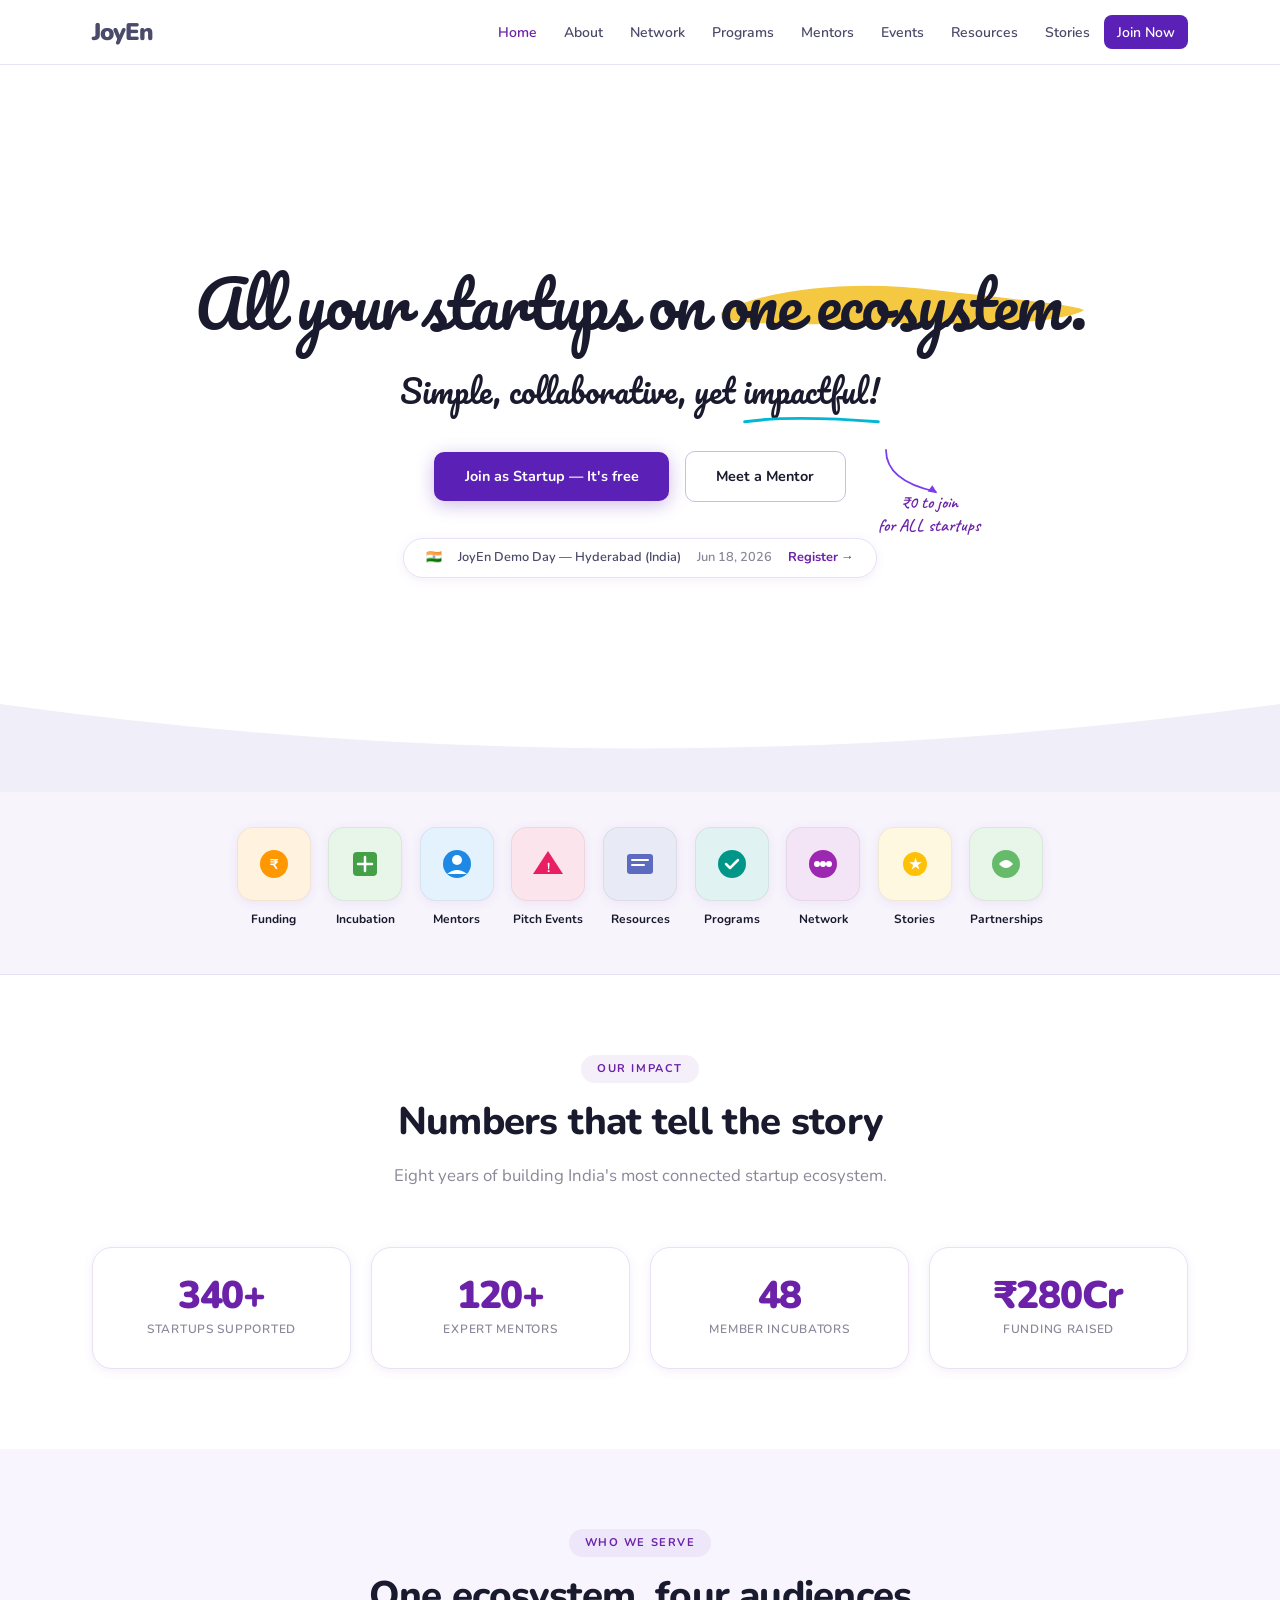
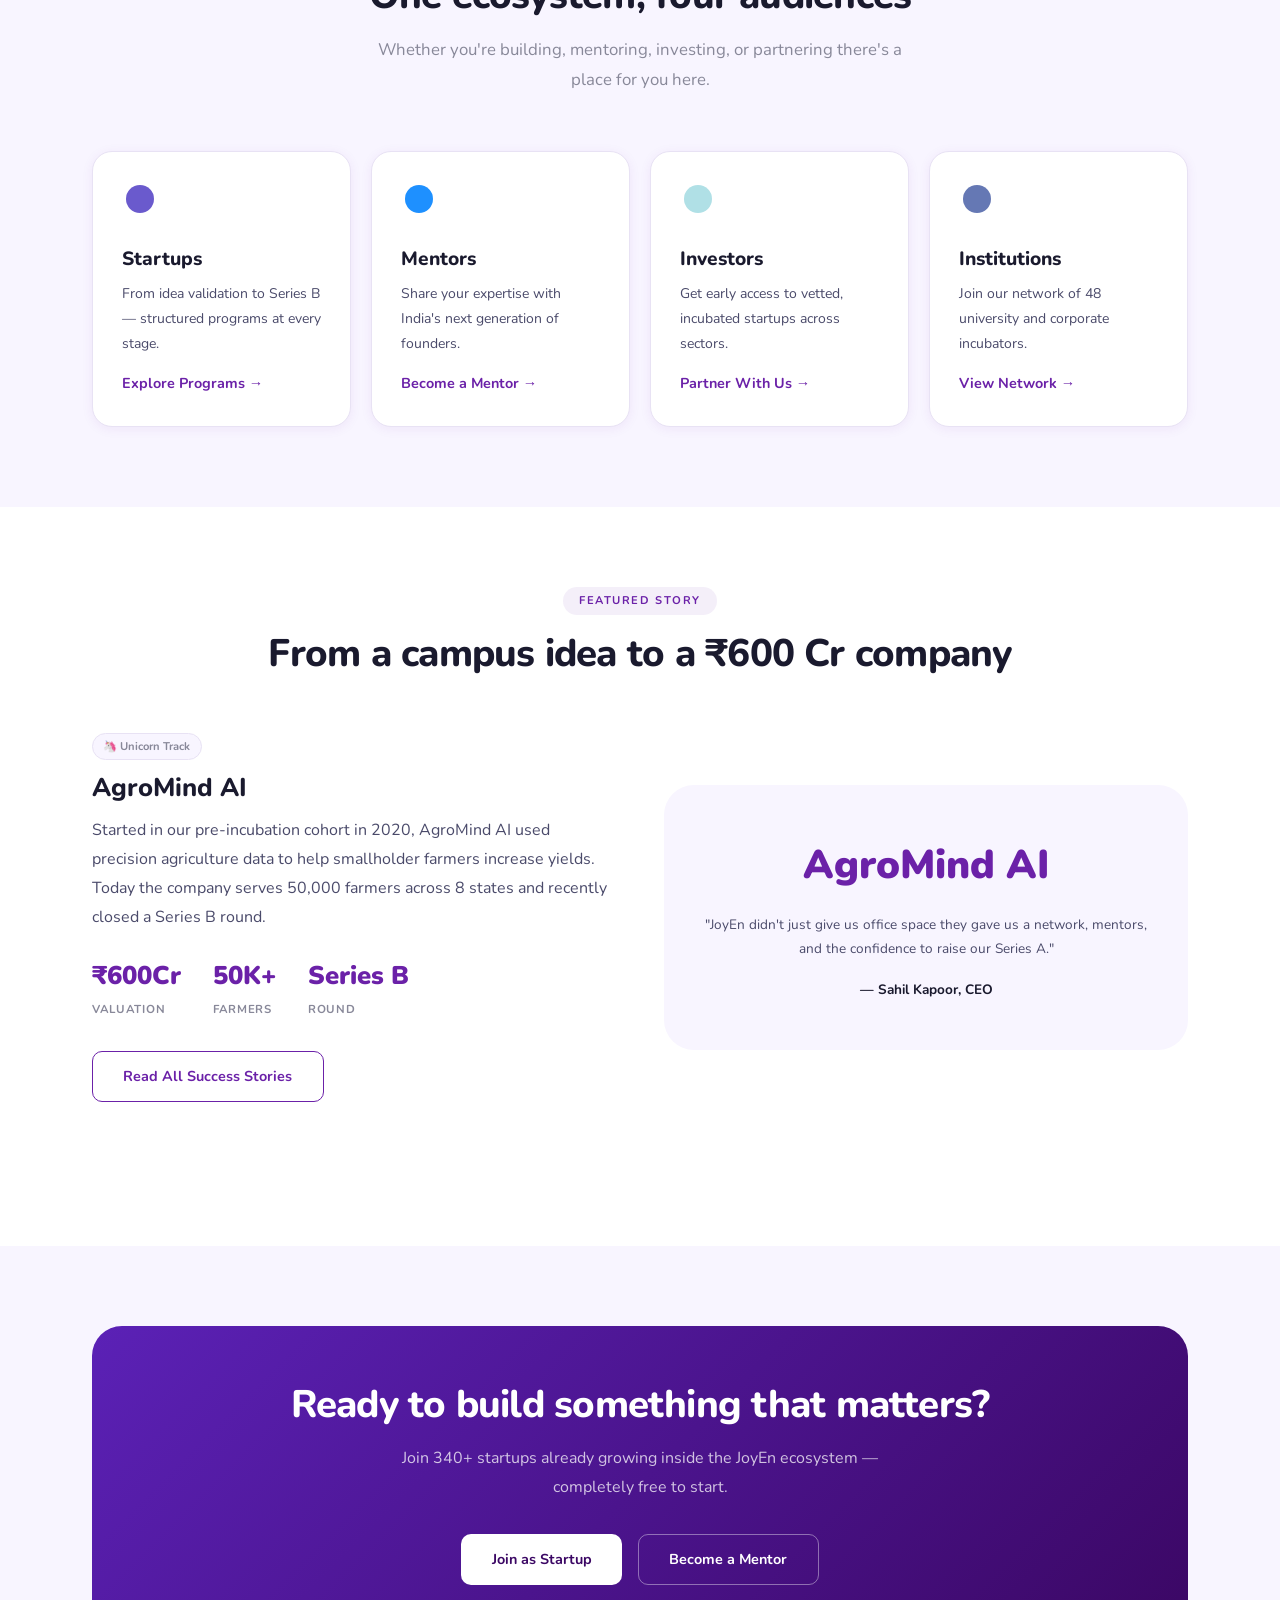
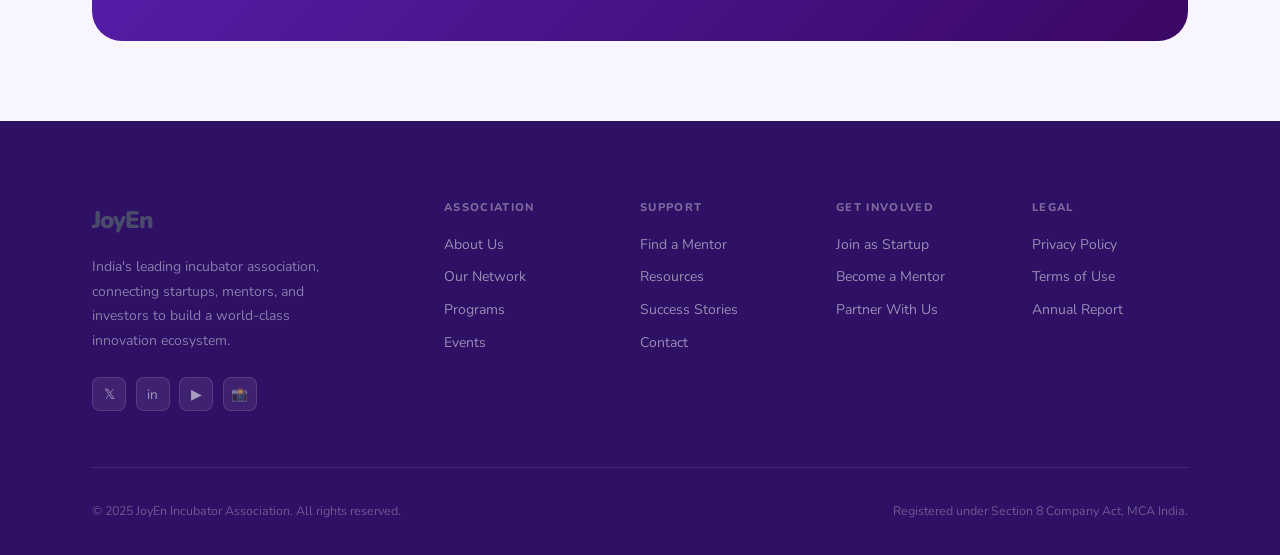
==== commit 5793ccc1: "final project update" ====
--- a/index.html
+++ b/index.html
@@ -1,89 +1,80 @@
 <!DOCTYPE html>
 <html lang="en">
 <head>
-  <meta charset="UTF-8" />
-  <meta name="viewport" content="width=device-width, initial-scale=1.0" />
-  <title>JoyEn Group Incubator Association — India's Premier Startup Ecosystem</title>
-  <link rel="preconnect" href="https://fonts.googleapis.com" />
-  <link href="https://fonts.googleapis.com/css2?family=Pacifico&family=Nunito:ital,wght@0,400;0,600;0,700;0,800;1,700&family=Caveat:wght@500;600;700&display=swap" rel="stylesheet" />
-  <link rel="stylesheet" href="style.css" />
+<meta charset="UTF-8" />
+<meta name="viewport" content="width=device-width, initial-scale=1.0" />
+<title>JoyEn Incubator Association — India's National Startup Ecosystem</title>
+<meta name="description" content="JoyEn connects 48 incubators, 120+ mentors, and 340+ startups across India. Explore programs, mentors, events, and resources for founders." />
+<link rel="preconnect" href="https://fonts.googleapis.com" />
+<link href="https://fonts.googleapis.com/css2?family=Pacifico&family=Nunito:ital,wght@0,400;0,600;0,700;0,800;1,700&family=Caveat:wght@500;600;700&display=swap" rel="stylesheet" />
+<link rel="stylesheet" href="css/style.css" />
 </head>
 <body>
 
-  <!-- NAVBAR -->
-  <nav class="navbar" id="navbar">
-    <div class="container nav-inner">
-      <a href="#home" class="logo">
-        <span class="logo-nex">JoyEn</span><span class="logo-gen">Group</span>
-      </a>
-      <ul class="nav-links" id="navLinks">
-        <li><a href="#about">About</a></li>
-        <li><a href="#network">Network</a></li>
-        <li><a href="#programs">Programs</a></li>
-        <li><a href="#mentors">Mentors</a></li>
-        <li><a href="#events">Events</a></li>
-        <li><a href="#resources">Resources</a></li>
-        <li><a href="#stories">Stories</a></li>
-        <li><a href="#contact" class="btn-nav">Join Now</a></li>
-      </ul>
-      <button class="hamburger" id="hamburger" aria-label="Toggle menu">
-        <span></span><span></span><span></span>
-      </button>
-    </div>
-  </nav>
-
-  <!-- HERO -->
-  <section class="hero" id="home">
-    <div class="container hero-content">
-      <h1 class="hero-h1">
-        All your startups on
-        <span class="hero-highlight-wrap">
-          <span class="hero-highlight-text">one ecosystem.</span>
-          <svg class="brush-svg" viewBox="0 0 420 60" xmlns="http://www.w3.org/2000/svg" preserveAspectRatio="none">
-            <path d="M 8 38 C 60 20, 160 14, 250 22 C 330 28, 400 32, 412 36 C 400 42, 330 48, 250 46 C 160 44, 60 50, 8 42 Z" fill="#f5c842"/>
-          </svg>
-        </span>
-      </h1>
-
-      <p class="hero-sub">
-        Simple, collaborative, yet
-        <span class="hero-underline-wrap">
-          impactful!
-          <svg class="underline-svg" viewBox="0 0 160 12" xmlns="http://www.w3.org/2000/svg">
-            <path d="M 2 8 C 30 4, 80 2, 158 8" stroke="#00b8d4" stroke-width="3.5" fill="none" stroke-linecap="round"/>
-          </svg>
-        </span>
-      </p>
-
-      <div class="hero-cta">
-        <a href="#contact" class="btn btn-primary">Join as Startup — It's free</a>
-        <a href="#mentors" class="btn btn-secondary">Meet a Mentor</a>
-        <div class="hero-arrow-note">
-          <svg class="curved-arrow" viewBox="0 0 90 70" xmlns="http://www.w3.org/2000/svg" fill="none">
-            <path d="M 10 10 C 10 40, 40 55, 72 62" stroke="#7c3aed" stroke-width="2.2" stroke-linecap="round" fill="none"/>
-            <path d="M 68 54 L 74 64 L 62 62 Z" fill="#7c3aed"/>
-          </svg>
-          <span class="hand-note">₹0 to join<br/>for ALL startups</span>
-        </div>
-      </div>
-
-      <div class="event-bar">
-        <span class="flag">🇮🇳</span>
-        <span class="event-name">NexGen Demo Day — Hyderabad (India)</span>
-        <span class="event-date">Jun 15, 2025</span>
-        <a href="#events" class="event-register">Register →</a>
-      </div>
-    </div>
-
-    <div class="hero-arc">
-      <svg viewBox="0 0 1440 100" xmlns="http://www.w3.org/2000/svg" preserveAspectRatio="none">
-        <path d="M0,0 Q720,100 1440,0 L1440,100 L0,100 Z" fill="#f0eef8"/>
-      </svg>
-    </div>
-  </section>
-
-  <!-- APP ICON STRIP -->
-  <section class="apps-strip">
+<nav class="navbar" id="navbar">
+  <div class="container nav-inner">
+    <a href="index.html" class="logo"><span class="Joy">Joy</span><span class="En">En</span></a>
+    <ul class="nav-links" id="navLinks">
+      <li><a href="index.html" class="active">Home</a></li>
+      <li><a href="about.html">About</a></li>
+      <li><a href="network.html">Network</a></li>
+      <li><a href="programs.html">Programs</a></li>
+      <li><a href="mentors.html">Mentors</a></li>
+      <li><a href="events.html">Events</a></li>
+      <li><a href="resources.html">Resources</a></li>
+      <li><a href="stories.html">Stories</a></li>
+      <li><a href="contact.html" class="btn-nav">Join Now</a></li>
+    </ul>
+    <button class="hamburger" id="hamburger" aria-label="Toggle menu"><span></span><span></span><span></span></button>
+  </div>
+</nav>
+
+<section class="hero" id="home">
+  <div class="container hero-content">
+    <h1 class="hero-h1">
+      All your startups on
+      <span class="hero-highlight-wrap">
+        <span class="hero-highlight-text">one ecosystem.</span>
+        <svg class="brush-svg" viewBox="0 0 420 60" xmlns="http://www.w3.org/2000/svg" preserveAspectRatio="none">
+          <path d="M 8 38 C 60 20, 160 14, 250 22 C 330 28, 400 32, 412 36 C 400 42, 330 48, 250 46 C 160 44, 60 50, 8 42 Z" fill="#f5c842"/>
+        </svg>
+      </span>
+    </h1>
+    <p class="hero-sub">
+      Simple, collaborative, yet
+      <span class="hero-underline-wrap">
+        impactful!
+        <svg class="underline-svg" viewBox="0 0 160 12" xmlns="http://www.w3.org/2000/svg">
+          <path d="M 2 8 C 30 4, 80 2, 158 8" stroke="#00b8d4" stroke-width="3.5" fill="none" stroke-linecap="round"/>
+        </svg>
+      </span>
+    </p>
+    <div class="hero-cta">
+      <a href="contact.html" class="btn btn-primary">Join as Startup — It's free</a>
+      <a href="mentors.html" class="btn btn-secondary">Meet a Mentor</a>
+      <div class="hero-arrow-note">
+        <svg class="curved-arrow" viewBox="0 0 90 70" xmlns="http://www.w3.org/2000/svg" fill="none">
+          <path d="M 10 10 C 10 40, 40 55, 72 62" stroke="#7c3aed" stroke-width="2.2" stroke-linecap="round" fill="none"/>
+          <path d="M 68 54 L 74 64 L 62 62 Z" fill="#7c3aed"/>
+        </svg>
+        <span class="hand-note">₹0 to join<br/>for ALL startups</span>
+      </div>
+    </div>
+    <div class="event-bar">
+      <span>🇮🇳</span>
+      <span>JoyEn Demo Day — Hyderabad (India)</span>
+      <span style="color:var(--text-muted)">Jun 18, 2026</span>
+      <a href="events.html" style="color:var(--purple);font-weight:700">Register →</a>
+    </div>
+  </div>
+  <div class="hero-arc">
+    <svg viewBox="0 0 1440 100" xmlns="http://www.w3.org/2000/svg" preserveAspectRatio="none">
+      <path d="M0,0 Q720,100 1440,0 L1440,100 L0,100 Z" fill="#f0eef8"/>
+    </svg>
+  </div>
+</section>
+
+ <section class="apps-strip">
     <div class="container">
       <div class="apps-grid">
         <div class="app-card">
@@ -144,494 +135,114 @@
     </div>
   </section>
 
-  <!-- ABOUT -->
-  <section class="section" id="about">
-    <div class="container">
-      <div class="about-layout fade-in">
-        <div class="about-text">
-          <span class="section-tag">About JoyEn Group</span>
-          <h2>Fueling India's next generation of <em>entrepreneurs</em></h2>
-          <p>JoyEn Group Incubator Association is a not-for-profit body connecting universities, corporates, government, and investors to create India's most inclusive startup ecosystem.</p>
-          <p>Founded in 2018, we've grown to 48 member incubators across 15 states.</p>
-          <div class="about-objectives">
-            <div class="objective-item"><div class="obj-icon"><svg width="36" height="36" viewBox="0 0 36 36"><circle cx="18" cy="18" r="14" fill="#6A5ACD"/>></svg></div><div class="obj-text"><h5>Bridge the Opportunity Gap</h5><p>Every startup — regardless of geography — gets equal access to resources.</p></div></div>
-            <div class="objective-item"><div class="obj-icon"><svg width="36" height="36" viewBox="0 0 36 36"><circle cx="18" cy="18" r="14" fill="#1E90FF"/></svg></div><div class="obj-text"><h5>Foster Collaboration</h5><p>Connecting academia, industry, and government for coordinated growth.</p></div></div>
-            <div class="objective-item"><div class="obj-icon"><svg width="36" height="36" viewBox="0 0 36 36"><circle cx="18" cy="18" r="14" fill="#B0E0E6"/></svg></div><div class="obj-text"><h5>Drive Measurable Impact</h5><p>Tracking jobs created, funds raised, and lives improved by our startups.</p></div></div>
-          </div>
-        </div>
-        <div class="about-cards">
-          <div class="about-mini-card"><div class="card-icon"></div><h4>Our Vision</h4><p>India as the world's most vibrant startup nation — where every idea gets its shot.</p></div>
-          <div class="about-mini-card"><div class="card-icon"></div><h4>Our Mission</h4><p>Connect, support, and scale startups through a unified national incubation network.</p></div>
-          <div class="about-mini-card"><div class="card-icon"></div><h4>Our Values</h4><p>Innovation · Inclusion · Transparency · Long-term Thinking · Community First</p></div>
-        </div>
-      </div>
-      <div style="margin-top:5rem;" class="fade-in">
-        <h3 class="sub-heading">Leadership Team</h3>
-        <div class="team-grid">
-          <div class="team-card"><div class="team-avatar" style="background:#6b3fa0;">SR</div><h4>Dr. Sunita Rajan</h4><p>President & Co-Founder</p><span>Former NASSCOM Director</span></div>
-          <div class="team-card"><div class="team-avatar" style="background:#0f3460;">AK</div><h4>Joy Sandhiya</h4><p>CEO & Director</p><span>IIT Bombay | 3x Founder</span></div>
-          <div class="team-card"><div class="team-avatar" style="background:#00897b;">PM</div><h4>Priya Mehta</h4><p>Head of Programs</p><span>Ex-SIDBI Innovation Cell</span></div>
-          <div class="team-card"><div class="team-avatar" style="background:#e91e63;">VR</div><h4>Vikram Reddy</h4><p>Partnerships Lead</p><span>Wharton MBA | Angel Investor</span></div>
-        </div>
-      </div>
-    </div>
-  </section>
-
-  <!-- INCUBATOR NETWORK -->
-  <section class="section section-soft" id="network">
-    <div class="container">
-      <div class="section-header fade-in">
-        <span class="section-tag">Our Network</span>
-        <h2>48 Incubators. One Powerful Ecosystem.</h2>
-        <p>From IITs to corporate labs — our member incubators cover every sector and stage.</p>
-      </div>
-      <div class="filter-tabs">
-        <button class="tab active" data-filter="all">All Incubators</button>
-        <button class="tab" data-filter="university">University</button>
-        <button class="tab" data-filter="corporate">Corporate</button>
-        <button class="tab" data-filter="government">Government</button>
-      </div>
-      <div class="incubator-grid" id="incubatorGrid">
-        <div class="incubator-card fade-in" data-type="university"><div class="inc-logo">IIT-M</div><h4>IIT Madras Research Park</h4><p>Deep tech & engineering startups</p><div class="inc-tags"><span>DeepTech</span><span>Hardware</span></div><div class="inc-meta"><span>🏢 Chennai</span><span>⭐ Top Ranked</span></div></div>
-        <div class="incubator-card fade-in" data-type="university"><div class="inc-logo">NSRCEL</div><h4>NSRCEL — IIM Bangalore</h4><p>Business innovation & social enterprise</p><div class="inc-tags"><span>FinTech</span><span>SocialImpact</span></div><div class="inc-meta"><span>🏢 Bangalore</span><span>⭐ Premier</span></div></div>
-        <div class="incubator-card fade-in" data-type="corporate"><div class="inc-logo">T-Hub</div><h4>T-Hub Hyderabad</h4><p>India's largest startup incubator</p><div class="inc-tags"><span>AI/ML</span><span>Enterprise</span></div><div class="inc-meta"><span>🏢 Hyderabad</span><span>⭐ Flagship</span></div></div>
-        <div class="incubator-card fade-in" data-type="government"><div class="inc-logo">SIIC</div><h4>SIIC — IIT Kanpur</h4><p>Government-backed deep innovation center</p><div class="inc-tags"><span>CleanTech</span><span>MedTech</span></div><div class="inc-meta"><span>🏢 Kanpur</span><span>⭐ DST Funded</span></div></div>
-        <div class="incubator-card fade-in" data-type="corporate"><div class="inc-logo">CIE</div><h4>Centre for Innovation & Entrepreneurship</h4><p>IIIT Hyderabad's startup hub</p><div class="inc-tags"><span>SaaS</span><span>Cybersecurity</span></div><div class="inc-meta"><span>🏢 Hyderabad</span><span>⭐ Active</span></div></div>
-        <div class="incubator-card fade-in" data-type="university"><div class="inc-logo">FITT</div><h4>FITT — IIT Delhi</h4><p>Technology transfer & commercialization</p><div class="inc-tags"><span>BioTech</span><span>AgriTech</span></div><div class="inc-meta"><span>🏢 Delhi</span><span>⭐ Pioneer</span></div></div>
-      </div>
-    </div>
-  </section>
-
-  <!-- PROGRAMS -->
-  <!-- PROGRAMS — Interactive Growing Tree -->
-<section class="section" id="programs">
+<section class="section">
   <div class="container">
     <div class="section-header fade-in">
-      <span class="section-tag">Programs</span>
-      <h2>From Idea to IPO —> We're With You.</h2>
-      <p>Structured programs for every stage of your startup journey.</p>
-    </div>
-
-    <!-- Tree Info Card -->
-    <div id="stage-info">
-      <div id="s-tag" class="stage-tag">Click a part of the tree</div>
-      <h3 id="s-title">Your startup journey grows here</h3>
-      <p id="s-desc">Tap the roots, trunk, branches, or fruits to explore each stage of the incubation journey — from raw idea all the way to a thriving company.</p>
-      <div id="s-chips" class="stage-chips"></div>
-    </div>
-
-    <!-- The Tree SVG -->
-    <div id="tree-wrap">
-      <svg id="tree" viewBox="0 0 680 430" xmlns="http://www.w3.org/2000/svg">
-        <defs>
-          <marker id="arr" viewBox="0 0 10 10" refX="8" refY="5" markerWidth="5" markerHeight="5" orient="auto-start-reverse">
-            <path d="M2 1L8 5L2 9" fill="none" stroke="context-stroke" stroke-width="1.5" stroke-linecap="round" stroke-linejoin="round"/>
-          </marker>
-        </defs>
-
-        <!-- GROUND LINE -->
-        <line x1="60" y1="330" x2="620" y2="330" stroke="#e0d8f0" stroke-width="1"/>
-
-        <!-- ROOTS -->
-        <g id="roots" class="tree-node" onclick="showStage('roots')">
-          <path d="M340 330 Q310 345 280 360 Q260 370 240 375" fill="none" stroke="#5B3A29" stroke-width="3" stroke-linecap="round" class="root-line" style="animation-delay:.1s"/>
-          <path d="M340 330 Q320 350 305 368 Q295 380 288 388" fill="none" stroke="#5B3A29" stroke-width="2.5" stroke-linecap="round" class="root-line" style="animation-delay:.2s"/>
-          <path d="M340 330 Q340 350 340 368 Q340 380 338 392" fill="none" stroke="#5B3A29" stroke-width="3" stroke-linecap="round" class="root-line" style="animation-delay:.25s"/>
-          <path d="M340 330 Q360 348 375 365 Q385 376 392 388" fill="none" stroke="#5B3A29" stroke-width="2.5" stroke-linecap="round" class="root-line" style="animation-delay:.3s"/>
-          <path d="M340 330 Q370 344 400 357 Q420 366 440 372" fill="none" stroke="#5B3A29" stroke-width="3" stroke-linecap="round" class="root-line" style="animation-delay:.35s"/>
-          <ellipse cx="340" cy="408" rx="80" ry="16" fill="#EAF3DE" stroke="#C0DD97" stroke-width="0.5" class="tree-appear" style="animation-delay:.5s"/>
-          <text x="340" y="413" text-anchor="middle" fill="#3B6D11" font-size="12" font-weight="500" class="tree-appear" style="animation-delay:.5s">Pre-Incubation · Idea</text>
-        </g>
-
-        <!-- TRUNK BOTTOM (Incubation) -->
-        <g class="tree-node" onclick="showStage('incubation')" style="transform-origin:340px 330px;animation:growUp .6s .5s both ease-out">
-          <rect x="322" y="230" width="36" height="100" rx="6" fill="#97C459" stroke="#639922" stroke-width="0.5"/>
-        </g>
-
-        <!-- TRUNK MID (Acceleration) -->
-        <g class="tree-node" onclick="showStage('acceleration')" style="transform-origin:340px 230px;animation:growUp .6s .9s both ease-out">
-          <rect x="326" y="150" width="28" height="82" rx="5" fill="#639922" stroke="#3B6D11" stroke-width="0.5"/>
-        </g>
-
-        <!-- TRUNK TOP -->
-        <g style="transform-origin:340px 150px;animation:growUp .5s 1.2s both ease-out">
-          <rect x="330" y="100" width="20" height="52" rx="4" fill="#3B6D11" stroke="#27500A" stroke-width="0.5"/>
-        </g>
-
-        <!-- LEFT BRANCH (Mentors) -->
-        <g style="transform-origin:340px 210px;animation:growUp .7s 1.4s both ease-out">
-          <path d="M340 210 Q300 195 250 185 Q210 178 180 175" fill="none" stroke="#3B6D11" stroke-width="5" stroke-linecap="round"/>
-          <path d="M280 188 Q265 175 255 158 Q248 145 245 128" fill="none" stroke="#3B6D11" stroke-width="3.5" stroke-linecap="round"/>
-          <path d="M220 177 Q205 162 198 145 Q193 132 192 116" fill="none" stroke="#3B6D11" stroke-width="3" stroke-linecap="round"/>
-        </g>
-
-        <!-- RIGHT BRANCH (Scale & Funding) -->
-        <g style="transform-origin:340px 190px;animation:growUp .7s 1.4s both ease-out">
-          <path d="M340 190 Q390 175 440 168 Q478 163 510 162" fill="none" stroke="#3B6D11" stroke-width="5" stroke-linecap="round"/>
-          <path d="M410 168 Q430 152 440 134 Q447 120 448 104" fill="none" stroke="#3B6D11" stroke-width="3.5" stroke-linecap="round"/>
-          <path d="M480 163 Q498 147 504 130 Q508 117 507 102" fill="none" stroke="#3B6D11" stroke-width="3" stroke-linecap="round"/>
-        </g>
-
-        <!-- TOP BRANCHES -->
-        <g style="transform-origin:340px 130px;animation:growUp .6s 1.6s both ease-out">
-          <path d="M340 130 Q315 115 295 100 Q278 88 265 76" fill="none" stroke="#27500A" stroke-width="3" stroke-linecap="round"/>
-          <path d="M340 125 Q360 110 380 96 Q396 84 406 72" fill="none" stroke="#27500A" stroke-width="3" stroke-linecap="round"/>
-        </g>
-
-        <!-- LEFT CANOPY LEAVES (Mentors) -->
-        <g class="tree-node" onclick="showStage('mentors')">
-          <ellipse cx="185" cy="142" rx="42" ry="32" fill="#C0DD97" stroke="#97C459" stroke-width="0.5" class="leaf" style="animation-delay:1.8s"/>
-          <ellipse cx="155" cy="158" rx="30" ry="24" fill="#EAF3DE" stroke="#C0DD97" stroke-width="0.5" class="leaf" style="animation-delay:1.9s"/>
-          <ellipse cx="214" cy="125" rx="28" ry="22" fill="#97C459" stroke="#639922" stroke-width="0.5" class="leaf" style="animation-delay:1.95s"/>
-          <ellipse cx="248" cy="110" rx="34" ry="26" fill="#C0DD97" stroke="#97C459" stroke-width="0.5" class="leaf" style="animation-delay:2.0s"/>
-          <ellipse cx="258" cy="138" rx="26" ry="20" fill="#EAF3DE" stroke="#C0DD97" stroke-width="0.5" class="leaf" style="animation-delay:2.05s"/>
-          <text x="195" y="147" text-anchor="middle" fill="#27500A" font-size="11" font-weight="600" class="tree-appear" style="animation-delay:2.1s">Mentors</text>
-        </g>
-
-        <!-- RIGHT CANOPY LEAVES (Scale) -->
-        <g class="tree-node" onclick="showStage('scale')">
-          <ellipse cx="507" cy="128" rx="42" ry="32" fill="#C0DD97" stroke="#97C459" stroke-width="0.5" class="leaf" style="animation-delay:1.8s"/>
-          <ellipse cx="538" cy="145" rx="30" ry="24" fill="#EAF3DE" stroke="#C0DD97" stroke-width="0.5" class="leaf" style="animation-delay:1.9s"/>
-          <ellipse cx="480" cy="112" rx="30" ry="23" fill="#97C459" stroke="#639922" stroke-width="0.5" class="leaf" style="animation-delay:1.95s"/>
-          <ellipse cx="448" cy="128" rx="34" ry="26" fill="#C0DD97" stroke="#97C459" stroke-width="0.5" class="leaf" style="animation-delay:2.0s"/>
-          <ellipse cx="450" cy="100" rx="26" ry="20" fill="#EAF3DE" stroke="#C0DD97" stroke-width="0.5" class="leaf" style="animation-delay:2.05s"/>
-          <text x="504" y="133" text-anchor="middle" fill="#27500A" font-size="11" font-weight="600" class="tree-appear" style="animation-delay:2.1s">Funding &amp; Scale</text>
-        </g>
-
-        <!-- TOP CANOPY (Success) -->
-        <g class="tree-node" onclick="showStage('success')">
-          <ellipse cx="340" cy="74" rx="56" ry="40" fill="#97C459" stroke="#639922" stroke-width="0.5" class="leaf" style="animation-delay:2.0s"/>
-          <ellipse cx="310" cy="62" rx="36" ry="28" fill="#C0DD97" stroke="#97C459" stroke-width="0.5" class="leaf" style="animation-delay:2.1s"/>
-          <ellipse cx="372" cy="60" rx="36" ry="28" fill="#C0DD97" stroke="#97C459" stroke-width="0.5" class="leaf" style="animation-delay:2.15s"/>
-          <ellipse cx="340" cy="50" rx="30" ry="22" fill="#EAF3DE" stroke="#C0DD97" stroke-width="0.5" class="leaf" style="animation-delay:2.2s"/>
-        </g>
-
-        <!-- FRUITS -->
-        <circle cx="168" cy="170" r="10" fill="#D85A30" stroke="#993C1D" stroke-width="0.5" class="tree-node fruit" onclick="showStage('success')" style="animation-delay:2.5s"/>
-        <circle cx="148" cy="178" r="8"  fill="#BA7517" stroke="#854F0B" stroke-width="0.5" class="tree-node fruit" onclick="showStage('success')" style="animation-delay:2.6s"/>
-        <circle cx="232" cy="147" r="9"  fill="#D85A30" stroke="#993C1D" stroke-width="0.5" class="tree-node fruit" onclick="showStage('success')" style="animation-delay:2.55s"/>
-        <circle cx="540" cy="155" r="10" fill="#D85A30" stroke="#993C1D" stroke-width="0.5" class="tree-node fruit" onclick="showStage('success')" style="animation-delay:2.5s"/>
-        <circle cx="466" cy="140" r="8"  fill="#BA7517" stroke="#854F0B" stroke-width="0.5" class="tree-node fruit" onclick="showStage('success')" style="animation-delay:2.6s"/>
-        <circle cx="315" cy="44"  r="10" fill="#D85A30" stroke="#993C1D" stroke-width="0.5" class="tree-node fruit" onclick="showStage('success')" style="animation-delay:2.4s"/>
-        <circle cx="366" cy="42"  r="9"  fill="#BA7517" stroke="#854F0B" stroke-width="0.5" class="tree-node fruit" onclick="showStage('success')" style="animation-delay:2.45s"/>
-        <circle cx="340" cy="34"  r="7"  fill="#D85A30" stroke="#993C1D" stroke-width="0.5" class="tree-node fruit" onclick="showStage('success')" style="animation-delay:2.5s"/>
-
-        <!-- TRUNK LABELS -->
-        <text x="316" y="288" text-anchor="end" fill="#888" font-size="11" class="tree-appear" style="animation-delay:1.1s">Incubation</text>
-        <line x1="318" y1="285" x2="322" y2="285" stroke="#ccc" stroke-width="0.5" class="tree-appear" style="animation-delay:1.1s"/>
-        <text x="316" y="198" text-anchor="end" fill="#888" font-size="11" class="tree-appear" style="animation-delay:1.3s">Acceleration</text>
-        <line x1="318" y1="195" x2="326" y2="195" stroke="#ccc" stroke-width="0.5" class="tree-appear" style="animation-delay:1.3s"/>
-      </svg>
-
-      <p id="tree-hint">✦ Tap any part of the tree to explore that stage</p>
-    </div>
-  </div>
-
-  <style>
-    /* ── Tree section layout ── */
-    #stage-info {
-      max-width: 720px;
-      margin: 0 auto 2rem;
-      background: #f7f4fc;
-      border: 1px solid #e8e2f4;
-      border-radius: 20px;
-      padding: 1.75rem 2rem;
-      min-height: 140px;
-      transition: opacity .3s ease, transform .3s ease;
-    }
-    .stage-tag {
-      display: inline-block;
-      font-size: .7rem;
-      font-weight: 700;
-      letter-spacing: .12em;
-      text-transform: uppercase;
-      background: #EAF3DE;
-      color: #3B6D11;
-      padding: .28rem .9rem;
-      border-radius: 100px;
-      margin-bottom: .75rem;
-    }
-    #stage-info h3 {
-      font-size: 1.25rem;
-      font-weight: 800;
-      color: #1a1a2e;
-      margin-bottom: .5rem;
-    }
-    #stage-info p {
-      font-size: .9rem;
-      color: #4a4a6a;
-      line-height: 1.7;
-      margin-bottom: .85rem;
-    }
-    .stage-chips {
-      display: flex;
-      flex-wrap: wrap;
-      gap: 6px;
-    }
-    .stage-chips .chip {
-      font-size: .75rem;
-      padding: .28rem .85rem;
-      border-radius: 100px;
-      background: white;
-      border: 1px solid #e0d8f0;
-      color: #4a4a6a;
-      font-weight: 600;
-    }
-
-    /* ── Tree container ── */
-    #tree-wrap {
-      max-width: 720px;
-      margin: 0 auto;
-      position: relative;
-    }
-    #tree {
-      width: 100%;
-      display: block;
-    }
-    #tree-hint {
-      text-align: center;
-      font-size: .8rem;
-      color: #aaa;
-      margin-top: .5rem;
-      animation: treePulse 2.5s ease-in-out infinite;
-    }
-
-    /* ── Clickable nodes ── */
-    .tree-node {
-      cursor: pointer;
-      transition: filter .2s;
-    }
-    .tree-node:hover { filter: brightness(1.1) drop-shadow(0 0 6px rgba(99,153,34,.4)); }
-
-    /* ── Animations ── */
-    @keyframes growUp {
-      from { transform: scaleY(0); opacity: 0; }
-      to   { transform: scaleY(1); opacity: 1; }
-    }
-    @keyframes leafPop {
-      0%   { transform: scale(0) rotate(-20deg); opacity: 0; }
-      70%  { transform: scale(1.15) rotate(4deg); opacity: 1; }
-      100% { transform: scale(1) rotate(0deg); opacity: 1; }
-    }
-    @keyframes fruitDrop {
-      0%   { transform: scale(0); opacity: 0; }
-      60%  { transform: scale(1.2); opacity: 1; }
-      100% { transform: scale(1); opacity: 1; }
-    }
-    @keyframes rootSpread {
-      from { stroke-dashoffset: 200; opacity: 0; }
-      to   { stroke-dashoffset: 0;   opacity: 1; }
-    }
-    @keyframes treeFadeIn {
-      from { opacity: 0; transform: translateY(8px); }
-      to   { opacity: 1; transform: translateY(0); }
-    }
-    @keyframes treePulse {
-      0%,100% { opacity: .5; }
-      50%     { opacity: 1; }
-    }
-
-    .root-line {
-      stroke-dasharray: 200;
-      animation: rootSpread .9s both ease-out;
-    }
-    .leaf {
-      transform-origin: center;
-      animation: leafPop .5s both;
-    }
-    .fruit {
-      animation: fruitDrop .5s both;
-    }
-    .tree-appear {
-      animation: treeFadeIn .5s both;
-    }
-  </style>
-
-  <script>
-    const treeStages = {
-      roots: {
-        tag: 'Stage 01 · Roots',
-        tagBg: '#EAF3DE', tagColor: '#3B6D11',
-        title: 'Pre-Incubation — Where Every Idea Begins',
-        desc: 'The roots hold everything. Before a single line of code or rupee invested, your idea needs validation. This stage grounds your concept in reality with free access to workshops and mentors.',
-        chips: ['Idea validation workshops', 'Business model canvas', 'Market research tools', 'Co-working space access', '3 Months', 'Completely Free']
-      },
-      incubation: {
-        tag: 'Stage 02 · Trunk',
-        tagBg: '#C0DD97', tagColor: '#27500A',
-        title: 'Incubation Program — Building the Core',
-        desc: 'The trunk is your backbone. Your MVP takes shape here with expert support, lab infrastructure, legal guidance, and your first real investors entering the picture.',
-        chips: ['MVP development support', 'Legal & IP guidance', 'Seed funding up to ₹25L', 'Investor introductions', '12 Months', 'Equity-based']
-      },
-      acceleration: {
-        tag: 'Stage 03 · Growth',
-        tagBg: '#9FE1CB', tagColor: '#085041',
-        title: 'Acceleration — Branches Spreading Wide',
-        desc: 'Like branches reaching for light, this stage is about expanding fast. Market access, Series A readiness, CXO-level mentorship, and corporate partnerships happen here.',
-        chips: ['Series A/B readiness', 'Global market access', 'CXO-level mentoring', 'Corporate partnerships', '6 Months', 'Performance-linked']
-      },
-      mentors: {
-        tag: 'Left Branch · Mentors',
-        tagBg: '#E1F5EE', tagColor: '#0F6E56',
-        title: 'Mentor & Expert Network — 120+ Advisors',
-        desc: 'Every healthy tree needs sunlight. Our mentors are your sunlight — proven founders, CXOs, and domain experts in SaaS, FinTech, AI/ML, D2C growth and more.',
-        chips: ['Rajesh Kumar · SaaS', 'Ananya Joshi · FinTech', 'Mohan Sharma · AI/ML', 'Lavanya Patel · Growth', 'Weekly 1-on-1s', 'Domain matched']
-      },
-      scale: {
-        tag: 'Right Branch · Funding',
-        tagBg: '#EEEDFE', tagColor: '#3C3489',
-        title: 'Funding & Scale — The Right Branch',
-        desc: 'The right side reaches toward capital. VC introductions, government grants, CSR funding, international market access, and corporate partnership deals all live here.',
-        chips: ['Angel investors', 'VC introductions', 'Government grants', 'CSR funding', 'International expansion', 'Partnership deals']
-      },
-      success: {
-        tag: 'Fruits · Success Stories',
-        tagBg: '#FAECE7', tagColor: '#993C1D',
-        title: 'Success Stories — The Fruits of the Journey',
-        desc: 'Every fruit is a startup that made it. AgroMind AI at ₹600 Cr, MedQuick Health in 5 countries, EduBridge reaching 2M learners — all grown right here in our ecosystem.',
-        chips: ['AgroMind AI · ₹600 Cr', 'MedQuick Health · Series B', 'EduBridge · 2M learners', '340+ startups supported', '₹280 Cr raised', '48 incubators']
-      }
-    };
-
-    function showStage(key) {
-      const s = treeStages[key];
-      const info = document.getElementById('stage-info');
-      info.style.opacity = '0';
-      info.style.transform = 'translateY(8px)';
-      setTimeout(() => {
-        document.getElementById('s-tag').textContent = s.tag;
-        document.getElementById('s-tag').style.background = s.tagBg;
-        document.getElementById('s-tag').style.color = s.tagColor;
-        document.getElementById('s-title').textContent = s.title;
-        document.getElementById('s-desc').textContent = s.desc;
-        const chips = document.getElementById('s-chips');
-        chips.innerHTML = s.chips.map(c => `<span class="chip">${c}</span>`).join('');
-        info.style.transition = 'opacity .3s ease, transform .3s ease';
-        info.style.opacity = '1';
-        info.style.transform = 'translateY(0)';
-        document.getElementById('tree-hint').style.display = 'none';
-      }, 200);
-    }
-  </script>
-</section>
-
-  <!-- MENTORS -->
-  <section class="section section-soft" id="mentors">
-    <div class="container">
-      <div class="section-header fade-in"><span class="section-tag">Mentor Network</span><h2>120+ Experts Ready to Back You.</h2><p>Proven founders, CXOs, and domain specialists who give real, actionable guidance.</p></div>
-      <div class="mentor-grid">
-        <div class="mentor-card fade-in"><div class="mentor-photo">RK</div><h4>Rajesh Kumar</h4><p class="mentor-title">SaaS & Product Strategy</p><div class="mentor-exp">Former VP, Zoho Corp · 15 yrs</div><div class="mentor-areas"><span>Product</span><span>GTM</span><span>SaaS</span></div><a href="#contact" class="btn-small">Request Mentor</a></div>
-        <div class="mentor-card fade-in"><div class="mentor-photo">AJ</div><h4>Ananya Joshi</h4><p class="mentor-title">FinTech & Regulatory</p><div class="mentor-exp">Ex-RBI Officer · SEBI Advisor</div><div class="mentor-areas"><span>FinTech</span><span>Compliance</span><span>B2B</span></div><a href="#contact" class="btn-small">Request Mentor</a></div>
-        <div class="mentor-card fade-in"><div class="mentor-photo">MS</div><h4>Mohan Sharma</h4><p class="mentor-title">AI/ML & Deep Learning</p><div class="mentor-exp">IIT Bombay PhD · Google AI</div><div class="mentor-areas"><span>AI/ML</span><span>Data</span><span>Research</span></div><a href="#contact" class="btn-small">Request Mentor</a></div>
-        <div class="mentor-card fade-in"><div class="mentor-photo">LP</div><h4>Lavanya Patel</h4><p class="mentor-title">Marketing & Growth</p><div class="mentor-exp">CMO, Nykaa · Growth Expert</div><div class="mentor-areas"><span>D2C</span><span>Growth</span><span>Brand</span></div><a href="#contact" class="btn-small">Request Mentor</a></div>
-      </div>
-      <div class="mentor-cta fade-in"><p>Are you an industry expert? Share your knowledge with India's next builders.</p><a href="#contact" class="btn btn-primary">Become a Mentor</a></div>
-    </div>
-  </section>
-
-  <!-- EVENTS -->
-  <section class="section" id="events">
-    <div class="container">
-      <div class="section-header fade-in"><span class="section-tag">Events & Activities</span><h2>Where the Ecosystem Comes Together.</h2><p>Workshops, Demo Days, pitch events, and innovation challenges — all year round.</p></div>
-      <div class="events-grid">
-        <div class="event-card event-featured fade-in">
-          <div><div class="event-type">🎤 Demo Day</div><h3>NexGen Demo Day 2025</h3><p>50+ startups pitch live to 200+ investors. India's biggest startup showcase of the year.</p><div class="event-info"><span>📅 March 15, 2025</span><span>📍 Bangalore</span><span>👥 500+ Attendees</span></div></div>
-          <div><a href="#contact" class="btn btn-primary">Register Now</a></div>
-        </div>
-        <div class="event-card fade-in"><div class="event-type">🏆 Challenge</div><h3>Innovation Challenge 2025</h3><p>₹1 Crore prize pool. Solve real problems in healthcare, agriculture & clean energy.</p><div class="event-info"><span>📅 April 20, 2025</span><span>📍 Pan-India</span></div><a href="#" class="btn-link">Learn More →</a></div>
-        <div class="event-card fade-in"><div class="event-type">📚 Workshop</div><h3>Fundraising Masterclass</h3><p>Learn to pitch, structure your cap table, and close your first round with top VCs.</p><div class="event-info"><span>📅 Feb 5, 2025</span><span>📍 Online + Mumbai</span></div><a href="#" class="btn-link">Learn More →</a></div>
-        <div class="event-card fade-in"><div class="event-type">🎯 Pitch Event</div><h3>Startup Pitch Thursdays</h3><p>Weekly online pitch sessions with rotating investor panels every Thursday.</p><div class="event-info"><span>📅 Every Thursday</span><span>📍 Online</span></div><a href="#" class="btn-link">Learn More →</a></div>
-      </div>
-    </div>
-  </section>
-
-  <!-- RESOURCES -->
-  <section class="section section-soft" id="resources">
-    <div class="container">
-      <div class="section-header fade-in"><span class="section-tag">Resource Center</span><h2>Everything You Need to Build Smarter.</h2><p>Free guides, templates, and learning materials for Indian founders.</p></div>
-      <div class="resources-grid">
-        <div class="resource-card fade-in"><span class="res-icon">📘</span><h4>Startup Starter Kit</h4><p>Registration, GST, compliance & legal essentials for first-time founders.</p><a href="#">Download PDF →</a></div>
-        <div class="resource-card fade-in"><span class="res-icon">📊</span><h4>Pitch Deck Template</h4><p>Investor-ready 12-slide deck used by 100+ funded startups.</p><a href="#">Download Template →</a></div>
-        <div class="resource-card fade-in"><span class="res-icon">⚖️</span><h4>Equity & Cap Table Guide</h4><p>Understand dilution, ESOP pools, and how to structure your equity splits.</p><a href="#">Read Guide →</a></div>
-        <div class="resource-card fade-in"><span class="res-icon">🏛️</span><h4>Government Schemes 2025</h4><p>Complete guide to DPIIT, Startup India, and state-level funding schemes.</p><a href="#">Access Report →</a></div>
-        <div class="resource-card fade-in"><span class="res-icon">🎓</span><h4>Learning Library</h4><p>200+ video sessions, webinars, and masterclasses from industry leaders.</p><a href="#">Browse Library →</a></div>
-        <div class="resource-card fade-in"><span class="res-icon">📋</span><h4>Legal Document Templates</h4><p>Standard SAFE notes, convertible notes, and equity round agreements.</p><a href="#">Get Templates →</a></div>
-      </div>
-    </div>
-  </section>
-
-  <!-- SUCCESS STORIES -->
-  <section class="section" id="stories">
-    <div class="container">
-      <div class="section-header fade-in"><span class="section-tag">Success Stories</span><h2>The Startups That Made It.</h2><p>Real companies, real outcomes — built from within our ecosystem.</p></div>
-      <div class="stories-grid">
-        <div class="story-card fade-in"><div class="story-badge">🦄 Unicorn Track</div><h3>AgroMind AI</h3><p class="story-desc">Started in our 2020 cohort. Today valued at ₹600 Cr, serving 50,000 farmers across 8 states.</p><div class="story-metrics"><div><strong>₹600Cr</strong><span>Valuation</span></div><div><strong>50K+</strong><span>Farmers</span></div><div><strong>Series B</strong><span>Round</span></div></div></div>
-        <div class="story-card fade-in"><div class="story-badge">🚀 Fastest Growth</div><h3>MedQuick Health</h3><p class="story-desc">3 founders to 400 employees in 24 months. Operating in 5 countries with ₹120 Cr ARR.</p><div class="story-metrics"><div><strong>400+</strong><span>Team</span></div><div><strong>5</strong><span>Countries</span></div><div><strong>₹120Cr</strong><span>ARR</span></div></div></div>
-        <div class="story-card fade-in"><div class="story-badge">💚 Social Impact</div><h3>EduBridge</h3><p class="story-desc">Vernacular-language learning for rural students. 2 million learners across 18 languages.</p><div class="story-metrics"><div><strong>2M+</strong><span>Learners</span></div><div><strong>18</strong><span>Languages</span></div><div><strong>Grant-led</strong><span>Model</span></div></div></div>
-      </div>
-      <div class="fade-in" style="margin-top:3rem;">
-        <h3 class="sub-heading">What Founders Say</h3>
-        <div class="testimonial-grid">
-          <div class="testimonial"><p>"NexGen didn't just give us office space — they gave us a network, mentors, and the confidence to raise our Series A."</p><div class="testimonial-author"><div class="t-avatar">SK</div><div><strong>Sahil Kapoor</strong><span>CEO, AgroMind AI</span></div></div></div>
-          <div class="testimonial"><p>"Within a week of joining, I was getting weekly calls with a former Google VP who completely changed our product direction."</p><div class="testimonial-author"><div class="t-avatar">RP</div><div><strong>Riya Pillai</strong><span>Founder, MedQuick Health</span></div></div></div>
-        </div>
-      </div>
-    </div>
-  </section>
-
-  <!-- CONTACT -->
-  <section class="section section-soft" id="contact">
-    <div class="container">
-      <div class="section-header fade-in"><span class="section-tag">Get Involved</span><h2>Ready to Join the Ecosystem?</h2><p>Apply for membership, reach out to our team, or inquire about partnerships.</p></div>
-      <div class="contact-grid">
-        <div class="form-box fade-in">
-          <h3>Membership Registration</h3>
-          <form id="membershipForm" onsubmit="handleForm(event)">
-            <div class="form-group"><label>Full Name *</label><input type="text" placeholder="Your name" required /></div>
-            <div class="form-group"><label>Email Address *</label><input type="email" placeholder="your@email.com" required /></div>
-            <div class="form-group"><label>Phone Number</label><input type="tel" placeholder="+91 XXXXX XXXXX" /></div>
-            <div class="form-group"><label>I want to join as *</label><select required><option value="">Select role</option><option>Startup Founder</option><option>Mentor / Expert</option><option>Investor</option><option>Incubator Member</option><option>Corporate Partner</option></select></div>
-            <div class="form-group"><label>Startup / Organization Name</label><input type="text" placeholder="Company name (if applicable)" /></div>
-            <div class="form-group"><label>Tell us about yourself</label><textarea placeholder="Brief description..." rows="3"></textarea></div>
-            <button type="submit" class="btn btn-primary btn-full">Submit Application</button>
-          </form>
-          <div class="form-success" id="formSuccess"><div class="success-icon">✅</div><h4>Application Received!</h4><p>We'll reach out within 48 hours. Welcome to NexGen!</p></div>
-        </div>
-        <div class="contact-info">
-          <div class="contact-card fade-in">
-            <h3>Contact Us</h3>
-            <div class="contact-item"><span class="ci-icon">📧</span><div><strong>General Inquiries</strong><p>hello@nexgenincubator.in</p></div></div>
-            <div class="contact-item"><span class="ci-icon">📞</span><div><strong>Phone</strong><p>+91 80 4567 8900</p></div></div>
-            <div class="contact-item"><span class="ci-icon">📍</span><div><strong>Headquarters</strong><p>T-Hub, IIIT Hyderabad Campus,<br/>Gachibowli, Hyderabad — 500032</p></div></div>
-          </div>
-          <div class="partnership-box fade-in">
-            <h3>Partnership Inquiry</h3>
-            <p>Collaborate as a corporate sponsor, government body, or academic institution.</p>
-            <form onsubmit="handlePartnership(event)">
-              <input type="text" placeholder="Organization name" required />
-              <input type="email" placeholder="Contact email" required />
-              <select><option>Corporate Sponsorship</option><option>Academic Partnership</option><option>Government Collaboration</option><option>Event Partnership</option></select>
-              <button type="submit" class="btn btn-secondary btn-full">Send Partnership Inquiry</button>
-            </form>
-          </div>
-        </div>
-      </div>
-    </div>
-  </section>
-
-  <!-- FOOTER -->
-  <footer class="footer">
-    <div class="container">
-      <div class="footer-grid">
-        <div class="footer-brand"><span class="logo footer-logo">Nex<span>Gen</span></span><p>India's leading incubator association, connecting startups, mentors, and investors to build a world-class innovation ecosystem.</p><div class="social-links"><a href="#">𝕏</a><a href="#">in</a><a href="#">▶</a><a href="#">📸</a></div></div>
-        <div class="footer-col"><h5>Association</h5><a href="#about">About Us</a><a href="#network">Our Network</a><a href="#programs">Programs</a><a href="#events">Events</a></div>
-        <div class="footer-col"><h5>Support</h5><a href="#mentors">Find a Mentor</a><a href="#resources">Resources</a><a href="#stories">Success Stories</a><a href="#contact">Contact</a></div>
-        <div class="footer-col"><h5>Legal</h5><a href="#">Privacy Policy</a><a href="#">Terms of Use</a><a href="#">Cookie Policy</a><a href="#">Annual Report 2024</a></div>
-      </div>
-      <div class="footer-bottom"><p>© 2025 NexGen Incubator Association. All rights reserved.</p><p>Registered under Section 8 Company Act, MCA India.</p></div>
-    </div>
-  </footer>
-
-  <script src="main.js"></script>
+      <span class="section-tag">Our Impact</span>
+      <h2>Numbers that tell the story</h2>
+      <p>Eight years of building India's most connected startup ecosystem.</p>
+    </div>
+    <div class="grid-4 fade-in">
+      <div class="card" style="text-align:center;"><div class="stat-box"><span class="num">340+</span><span class="lbl">Startups Supported</span></div></div>
+      <div class="card" style="text-align:center;"><div class="stat-box"><span class="num">120+</span><span class="lbl">Expert Mentors</span></div></div>
+      <div class="card" style="text-align:center;"><div class="stat-box"><span class="num">48</span><span class="lbl">Member Incubators</span></div></div>
+      <div class="card" style="text-align:center;"><div class="stat-box"><span class="num">₹280Cr</span><span class="lbl">Funding Raised</span></div></div>
+    </div>
+  </div>
+</section>
+
+<section class="section section-soft">
+  <div class="container">
+    <div class="section-header fade-in">
+      <span class="section-tag">Who We Serve</span>
+      <h2>One ecosystem, four audiences</h2>
+      <p>Whether you're building, mentoring, investing, or partnering  there's a place for you here.</p>
+    </div>
+    <div class="grid-4 fade-in">
+      <div class="card">
+        <div class="card-icon"><svg width="36" height="36" viewBox="0 0 36 36"><circle cx="18" cy="18" r="14" fill="#6A5ACD"/>></svg></div><h3>Startups</h3>
+        <p>From idea validation to Series B — structured programs at every stage.</p>
+        <a href="programs.html" class="btn-link" style="margin-top:1rem;display:inline-flex;">Explore Programs →</a>
+      </div>
+      <div class="card">
+        <div class="card-icon"><svg width="36" height="36" viewBox="0 0 36 36"><circle cx="18" cy="18" r="14" fill="#1E90FF"/></svg></div><h3>Mentors</h3>
+        <p>Share your expertise with India's next generation of founders.</p>
+        <a href="mentors.html" class="btn-link" style="margin-top:1rem;display:inline-flex;">Become a Mentor →</a>
+      </div>
+      <div class="card">
+        <div class="card-icon"><svg width="36" height="36" viewBox="0 0 36 36"><circle cx="18" cy="18" r="14" fill="#B0E0E6"/></svg></div><h3>Investors</h3>
+        <p>Get early access to vetted, incubated startups across sectors.</p>
+        <a href="contact.html" class="btn-link" style="margin-top:1rem;display:inline-flex;">Partner With Us →</a>
+      </div>
+      <div class="card">
+        <div class="card-icon"><svg width="36" height="36" viewBox="0 0 36 36"><circle cx="18" cy="18" r="14" fill="#6578B4"/></svg></div><h3>Institutions</h3>
+        <p>Join our network of 48 university and corporate incubators.</p>
+        <a href="network.html" class="btn-link" style="margin-top:1rem;display:inline-flex;">View Network →</a>
+      </div>
+    </div>
+  </div>
+</section>
+
+<section class="section">
+  <div class="container">
+    <div class="section-header fade-in">
+      <span class="section-tag">Featured Story</span>
+      <h2>From a campus idea to a ₹600 Cr company</h2>
+    </div>
+    <div class="story-feature fade-in">
+      <div>
+        <div class="story-badge">🦄 Unicorn Track</div>
+        <h3 style="font-size:1.6rem;margin-bottom:.8rem;">AgroMind AI</h3>
+        <p>Started in our pre-incubation cohort in 2020, AgroMind AI used precision agriculture data to help smallholder farmers increase yields. Today the company serves 50,000 farmers across 8 states and recently closed a Series B round.</p>
+        <div class="story-metrics-row">
+          <div class="m"><strong>₹600Cr</strong><span>Valuation</span></div>
+          <div class="m"><strong>50K+</strong><span>Farmers</span></div>
+          <div class="m"><strong>Series B</strong><span>Round</span></div>
+        </div>
+        <a href="stories.html" class="btn btn-outline" style="margin-top:1.8rem;">Read All Success Stories</a>
+      </div>
+      <div class="story-visual">
+        <div class="big-logo">AgroMind AI</div>
+        <p style="font-size:.85rem;">"JoyEn didn't just give us office space  they gave us a network, mentors, and the confidence to raise our Series A."</p>
+        <p style="margin-top:1rem;font-weight:700;color:var(--text);font-size:.85rem;">— Sahil Kapoor, CEO</p>
+      </div>
+    </div>
+  </div>
+</section>
+
+<section class="section section-soft">
+  <div class="container">
+    <div class="cta-banner fade-in">
+      <h2>Ready to build something that matters?</h2>
+      <p>Join 340+ startups already growing inside the JoyEn ecosystem — completely free to start.</p>
+      <div style="display:flex;gap:1rem;justify-content:center;flex-wrap:wrap;">
+        <a href="contact.html" class="btn btn-secondary">Join as Startup</a>
+        <a href="mentors.html" class="btn" style="background:transparent;color:#fff;border:1.5px solid rgba(255,255,255,.4);">Become a Mentor</a>
+      </div>
+    </div>
+  </div>
+</section>
+
+<footer class="footer">
+  <div class="container">
+    <div class="footer-grid">
+      <div class="footer-brand">
+        <span class="logo"><span class="Joy">Joy</span><span class="En">En</span></span>
+        <p>India's leading incubator association, connecting startups, mentors, and investors to build a world-class innovation ecosystem.</p>
+        <div class="social-links"><a href="#">𝕏</a><a href="#">in</a><a href="#">▶</a><a href="#">📸</a></div>
+      </div>
+      <div class="footer-col"><h5>Association</h5><a href="about.html">About Us</a><a href="network.html">Our Network</a><a href="programs.html">Programs</a><a href="events.html">Events</a></div>
+      <div class="footer-col"><h5>Support</h5><a href="mentors.html">Find a Mentor</a><a href="resources.html">Resources</a><a href="stories.html">Success Stories</a><a href="contact.html">Contact</a></div>
+      <div class="footer-col"><h5>Get Involved</h5><a href="contact.html">Join as Startup</a><a href="mentors.html">Become a Mentor</a><a href="contact.html">Partner With Us</a></div>
+      <div class="footer-col"><h5>Legal</h5><a href="#">Privacy Policy</a><a href="#">Terms of Use</a><a href="#">Annual Report</a></div>
+    </div>
+    <div class="footer-bottom">
+      <p>© 2025 JoyEn Incubator Association. All rights reserved.</p>
+      <p>Registered under Section 8 Company Act, MCA India.</p>
+    </div>
+  </div>
+</footer>
+
+<script src="js/main.js"></script>
 </body>
-</html>+</html>
--- a/css/style.css
+++ b/css/style.css
@@ -0,0 +1,471 @@
+/* ============================================
+   NexGen Incubator Association
+   Global Stylesheet — Multi-page version
+   ============================================ */
+
+:root {
+  --purple:      #6b21a8;
+  --purple-btn:  #5b21b6;
+  --purple-dark: #3b0764;
+  --purple-mid:  #7c3aed;
+  --purple-pale: rgba(107,33,168,0.07);
+  --teal:        #00b8d4;
+  --yellow:      #f5c842;
+  --green:       #22c55e;
+  --bg:          #ffffff;
+  --bg-soft:     #f8f5ff;
+  --bg-section:  #f3f0fa;
+  --text:        #1a1a2e;
+  --text-body:   #4a4a6a;
+  --text-muted:  #888899;
+  --border:      #e8e2f4;
+  --border-mid:  #c8bfe0;
+  --shadow-sm:   0 2px 12px rgba(107,33,168,0.07);
+  --shadow-md:   0 8px 32px rgba(107,33,168,0.12);
+  --shadow-lg:   0 20px 60px rgba(107,33,168,0.15);
+  --r:           12px;
+  --r-lg:        20px;
+  --r-xl:        30px;
+  --tr:          0.22s ease;
+  --f-script:    'Pacifico', cursive;
+  --f-hand:      'Caveat', cursive;
+  --f-body:      'Nunito', sans-serif;
+}
+
+*, *::before, *::after { box-sizing: border-box; margin: 0; padding: 0; }
+html { scroll-behavior: smooth; }
+body {
+  font-family: var(--f-body);
+  background: var(--bg);
+  color: var(--text-body);
+  line-height: 1.6;
+  overflow-x: hidden;
+}
+
+h1,h2,h3,h4,h5 { font-family: var(--f-body); color: var(--text); font-weight: 800; line-height: 1.2; }
+h1 { font-size: clamp(2rem, 4.5vw, 3.4rem); letter-spacing: -.03em; }
+h2 { font-size: clamp(1.6rem, 3vw, 2.4rem); letter-spacing: -.02em; }
+h3 { font-size: 1.2rem; }
+h4 { font-size: 1rem; }
+p  { color: var(--text-body); line-height: 1.8; }
+a  { color: inherit; text-decoration: none; }
+ul { list-style: none; }
+img { max-width: 100%; display: block; }
+
+.container { max-width: 1160px; margin: 0 auto; padding: 0 2rem; }
+.section    { padding: 5rem 0; }
+.section-soft    { background: var(--bg-soft); }
+.section-purple  { background: var(--bg-section); }
+
+/* ── Section Headers ── */
+.section-header { text-align: center; margin-bottom: 3.5rem; }
+.section-header h2 { margin-bottom: 1rem; }
+.section-header p  { color: var(--text-muted); font-size: 1.05rem; max-width: 560px; margin: 0 auto; }
+
+.section-tag {
+  display: inline-block; font-size: .7rem; font-weight: 700;
+  letter-spacing: .14em; text-transform: uppercase;
+  color: var(--purple); background: var(--purple-pale);
+  padding: .3rem 1rem; border-radius: 100px; margin-bottom: 1rem;
+}
+
+/* ── Buttons ── */
+.btn {
+  display: inline-flex; align-items: center; gap: .45rem;
+  font-family: var(--f-body); font-weight: 700; font-size: .9rem;
+  padding: .82rem 1.9rem; border-radius: 10px;
+  border: none; cursor: pointer; transition: all var(--tr); white-space: nowrap;
+}
+.btn-primary  { background: var(--purple-btn); color: #fff; box-shadow: 0 4px 18px rgba(91,33,182,.3); }
+.btn-primary:hover  { background: var(--purple-dark); transform: translateY(-2px); }
+.btn-secondary { background: #fff; color: var(--text); border: 1.5px solid var(--border-mid); }
+.btn-secondary:hover { border-color: var(--purple); color: var(--purple); transform: translateY(-2px); }
+.btn-outline { background: transparent; color: var(--purple); border: 1.5px solid var(--purple); }
+.btn-outline:hover { background: var(--purple-btn); color: #fff; }
+.btn-full { width: 100%; justify-content: center; }
+.btn-nav {
+  background: var(--purple-btn); color: #fff !important;
+  padding: .52rem 1.3rem; border-radius: 8px;
+  font-weight: 700; font-size: .85rem; transition: all var(--tr);
+}
+.btn-nav:hover { background: var(--purple-dark) !important; }
+.btn-sm {
+  display: inline-flex; align-items: center; gap: .35rem;
+  font-size: .8rem; font-weight: 700; padding: .42rem 1rem;
+  border-radius: 8px; border: 1.5px solid var(--border-mid);
+  color: var(--purple); transition: all var(--tr); cursor: pointer; background: none;
+}
+.btn-sm:hover { background: var(--purple-btn); color: #fff; border-color: var(--purple-btn); }
+.btn-link { color: var(--purple); font-weight: 700; font-size: .9rem;
+  display: inline-flex; align-items: center; gap: .3rem; transition: gap var(--tr); }
+.btn-link:hover { gap: .6rem; }
+
+/* ── NAVBAR ── */
+.navbar {
+  position: fixed; top: 0; left: 0; right: 0; z-index: 1000;
+  background: rgba(255,255,255,.96); backdrop-filter: blur(20px);
+  border-bottom: 1px solid var(--border); transition: all var(--tr);
+}
+.navbar.scrolled { box-shadow: var(--shadow-sm); }
+.nav-inner { display: flex; align-items: center; justify-content: space-between; height: 64px; }
+.logo { font-family: var(--f-body); font-size: 1.5rem; font-weight: 900; letter-spacing: -.04em; }
+.logo .nex { color: var(--text); }
+.logo .gen { color: var(--purple); }
+
+.nav-links { display: flex; list-style: none; align-items: center; gap: .05rem; }
+.nav-links a {
+  font-size: .875rem; font-weight: 600; color: var(--text-body);
+  padding: .48rem .82rem; border-radius: 8px; transition: all var(--tr);
+  position: relative;
+}
+.nav-links a:hover:not(.btn-nav)   { color: var(--purple); background: var(--purple-pale); }
+.nav-links a.active:not(.btn-nav)  { color: var(--purple); }
+
+.hamburger { display: none; flex-direction: column; gap: 5px; background: none; border: none; cursor: pointer; padding: 4px; }
+.hamburger span { display: block; width: 22px; height: 2px; background: var(--text); border-radius: 2px; transition: all var(--tr); }
+
+/* ── PAGE HERO (inner pages) ── */
+.page-hero {
+  padding: 7rem 0 4rem;
+  background: linear-gradient(135deg, #f8f5ff 0%, #fff 60%);
+  border-bottom: 1px solid var(--border);
+  position: relative;
+  overflow: hidden;
+}
+.page-hero::before {
+  content: '';
+  position: absolute; inset: 0;
+  background-image: radial-gradient(circle, rgba(107,33,168,.06) 1.5px, transparent 1.5px);
+  background-size: 32px 32px;
+}
+.page-hero .container { position: relative; z-index: 2; }
+.breadcrumb { display: flex; align-items: center; gap: .5rem; font-size: .8rem; color: var(--text-muted); margin-bottom: 1.2rem; }
+.breadcrumb a { color: var(--purple); font-weight: 600; }
+.breadcrumb span { color: var(--text-muted); }
+.page-hero h1 { margin-bottom: 1rem; max-width: 680px; }
+.page-hero p  { font-size: 1.1rem; max-width: 580px; color: var(--text-body); margin-bottom: 2rem; }
+.page-hero .hero-cta { display: flex; gap: 1rem; flex-wrap: wrap; }
+
+/* ── CARDS ── */
+.card {
+  background: #fff; border: 1px solid var(--border);
+  border-radius: var(--r-lg); padding: 1.8rem;
+  box-shadow: var(--shadow-sm); transition: all var(--tr);
+}
+.card:hover { box-shadow: var(--shadow-md); transform: translateY(-4px); border-color: rgba(107,33,168,.2); }
+.card-icon { font-size: 2rem; margin-bottom: 1rem; }
+.card h3 { margin-bottom: .6rem; }
+.card p   { font-size: .875rem; }
+
+/* ── STATS ROW ── */
+.stats-row { display: flex; gap: 2rem; flex-wrap: wrap; margin: 2.5rem 0; }
+.stat-box  { text-align: center; }
+.stat-box .num {
+  display: block; font-family: var(--f-body); font-size: 2.4rem;
+  font-weight: 900; color: var(--purple); letter-spacing: -.03em; line-height: 1;
+}
+.stat-box .lbl { display: block; font-size: .75rem; color: var(--text-muted); font-weight: 600; margin-top: .3rem; text-transform: uppercase; letter-spacing: .06em; }
+
+/* ── GRID LAYOUTS ── */
+.grid-2 { display: grid; grid-template-columns: 1fr 1fr; gap: 1.5rem; }
+.grid-3 { display: grid; grid-template-columns: repeat(3,1fr); gap: 1.5rem; }
+.grid-4 { display: grid; grid-template-columns: repeat(4,1fr); gap: 1.25rem; }
+.grid-auto { display: grid; grid-template-columns: repeat(auto-fit, minmax(280px,1fr)); gap: 1.5rem; }
+
+/* ── TAGS / BADGES ── */
+.tag {
+  display: inline-block; font-size: .7rem; font-weight: 700;
+  padding: .25rem .75rem; border-radius: 100px;
+  background: var(--purple-pale); color: var(--purple); border: 1px solid rgba(107,33,168,.2);
+}
+.tag-green  { background: #f0fdf4; color: #166534; border-color: #bbf7d0; }
+.tag-orange { background: #fff7ed; color: #9a3412; border-color: #fed7aa; }
+.tag-teal   { background: #ecfeff; color: #155e75; border-color: #a5f3fc; }
+
+/* ── DIVIDER ── */
+.divider { height: 1px; background: var(--border); margin: 2rem 0; }
+
+/* ── FORMS ── */
+.form-group { margin-bottom: 1.2rem; }
+.form-group label { display: block; font-size: .8rem; font-weight: 700; color: var(--text); margin-bottom: .45rem; }
+.form-group input,
+.form-group select,
+.form-group textarea {
+  width: 100%; background: var(--bg-soft); border: 1.5px solid var(--border);
+  border-radius: 10px; padding: .78rem 1rem; color: var(--text);
+  font-family: var(--f-body); font-size: .9rem; outline: none;
+  transition: border-color var(--tr);
+}
+.form-group input:focus,
+.form-group select:focus,
+.form-group textarea:focus { border-color: var(--purple); background: #fff; }
+.form-group input::placeholder,
+.form-group textarea::placeholder { color: var(--text-muted); }
+
+/* ── FOOTER ── */
+.footer { background: #2e1065; padding: 5rem 0 2rem; }
+.footer-grid { display: grid; grid-template-columns: 2fr 1fr 1fr 1fr 1fr; gap: 2.5rem; margin-bottom: 3.5rem; }
+.footer-brand .logo { display: block; margin-bottom: 1rem; }
+.footer-brand .logo .nex,
+.footer-brand .logo .gen { color: #fff; }
+.footer-brand .logo .gen { color: #c4b5fd; }
+.footer-brand p { font-size: .875rem; color: rgba(255,255,255,.45); max-width: 240px; line-height: 1.75; margin-bottom: 1.5rem; }
+.social-links { display: flex; gap: .6rem; }
+.social-links a {
+  width: 34px; height: 34px; border-radius: 8px;
+  background: rgba(255,255,255,.08); border: 1px solid rgba(255,255,255,.12);
+  display: flex; align-items: center; justify-content: center;
+  font-size: .85rem; color: rgba(255,255,255,.55); transition: all var(--tr);
+}
+.social-links a:hover { background: var(--purple-mid); color: #fff; }
+.footer-col h5 {
+  font-size: .7rem; letter-spacing: .12em; text-transform: uppercase;
+  color: rgba(255,255,255,.38); margin-bottom: 1.2rem; font-weight: 800;
+}
+.footer-col a { display: block; font-size: .875rem; color: rgba(255,255,255,.52); margin-bottom: .65rem; transition: color var(--tr); }
+.footer-col a:hover { color: #fff; }
+.footer-bottom { border-top: 1px solid rgba(255,255,255,.1); padding-top: 2rem; display: flex; justify-content: space-between; flex-wrap: wrap; gap: .5rem; }
+.footer-bottom p { font-size: .78rem; color: rgba(255,255,255,.3); }
+
+/* ── FADE IN ── */
+.fade-in { opacity: 0; transform: translateY(18px); transition: opacity .55s ease, transform .55s ease; }
+.fade-in.visible { opacity: 1; transform: translateY(0); }
+
+/* ── RESPONSIVE ── */
+@media (max-width: 1024px) {
+  .grid-4 { grid-template-columns: repeat(2,1fr); }
+  .footer-grid { grid-template-columns: 1fr 1fr 1fr; }
+  .footer-brand { grid-column: 1 / -1; }
+}
+@media (max-width: 768px) {
+  .nav-links { display: none; position: fixed; top:0;left:0;right:0;bottom:0; background: rgba(255,255,255,.98); flex-direction: column; align-items: center; justify-content: center; gap: 1.2rem; z-index: 999; }
+  .nav-links.open { display: flex; }
+  .nav-links a { font-size: 1.1rem; }
+  .hamburger { display: flex; z-index: 1001; }
+  .grid-2, .grid-3 { grid-template-columns: 1fr; }
+  .section { padding: 3.5rem 0; }
+  .footer-grid { grid-template-columns: 1fr 1fr; }
+}
+@media (max-width: 520px) {
+  .footer-grid { grid-template-columns: 1fr; }
+  .grid-4 { grid-template-columns: 1fr; }
+}
+
+/* ============================================
+   HOMEPAGE HERO (script font, brush, arrow)
+   ============================================ */
+.hero { background: #fff; padding-top: 64px; min-height: 88vh; display: flex; flex-direction: column; justify-content: center; position: relative; overflow: hidden; }
+.hero-content { position: relative; z-index: 2; text-align: center; padding: 4.5rem 0 5.5rem; }
+.hero-h1 { font-family: var(--f-script); font-size: clamp(2.2rem, 5vw, 4rem); font-weight: 400; color: var(--text); line-height: 1.3; margin-bottom: 1rem; }
+.hero-highlight-wrap { position: relative; display: inline-block; white-space: nowrap; }
+.hero-highlight-text { position: relative; z-index: 2; color: var(--text); }
+.brush-svg { position: absolute; left:-6px; right:-6px; top:-2px; bottom:-2px; width: calc(100% + 12px); height: 100%; z-index: 1; pointer-events: none; }
+.hero-sub { font-family: var(--f-script); font-size: clamp(1.3rem, 2.5vw, 2rem); font-weight: 400; color: var(--text); margin-bottom: 2rem; }
+.hero-underline-wrap { position: relative; display: inline-block; }
+.underline-svg { position: absolute; bottom:-8px; left:0; width:100%; height:14px; pointer-events:none; }
+.hero-cta { display: flex; justify-content: center; align-items: center; gap: 1rem; flex-wrap: wrap; margin-bottom: 2.2rem; position: relative; }
+.hero-arrow-note { position: absolute; right: calc(50% - 340px); top: -10px; display: flex; flex-direction: column; align-items: flex-start; }
+.curved-arrow { width: 72px; height: 58px; display: block; }
+.hand-note { font-family: var(--f-hand); font-size: 1.1rem; font-weight: 600; color: var(--purple); line-height: 1.3; margin-top: -8px; }
+.event-bar { display: inline-flex; align-items: center; gap: 1rem; background: #fff; border: 1px solid var(--border); border-radius: 100px; padding: .55rem 1.4rem; font-size: .8rem; font-weight: 600; box-shadow: var(--shadow-sm); flex-wrap: wrap; justify-content: center; }
+.hero-arc { position: absolute; bottom: -1px; left: 0; right: 0; line-height: 0; z-index: 1; }
+.hero-arc svg { display: block; width: 100%; }
+
+.apps-strip { background: #f7f4fc; padding: 2.2rem 0 2.8rem; border-bottom: 1px solid var(--border); }
+.apps-grid { display: flex; justify-content: center; flex-wrap: wrap; gap: 1.1rem; }
+.app-card { display: flex; flex-direction: column; align-items: center; gap: .55rem; text-decoration: none; }
+.app-icon-box { width: 74px; height: 74px; border-radius: 16px; display: flex; align-items: center; justify-content: center; font-size: 1.6rem; border: 1px solid rgba(0,0,0,.06); transition: all var(--tr); box-shadow: var(--shadow-sm); }
+.app-card:hover .app-icon-box { transform: translateY(-4px); box-shadow: var(--shadow-md); }
+.app-card span { font-size: .75rem; font-weight: 700; color: var(--text); }
+
+@media (max-width: 900px) { .hero-arrow-note { display: none; } }
+@media (max-width: 768px) { .hero-h1 { font-size: 2rem; } .hero-sub { font-size: 1.2rem; } }
+/* ─── ABOUT ─── */
+.about-layout { display: grid; grid-template-columns: 1fr 1fr; gap: 4rem; align-items: center; }
+.about-text h2 { margin-bottom: 1rem; }
+.about-text > p { margin-bottom: 1rem; }
+.about-objectives { display: flex; flex-direction: column; gap: .9rem; margin-top: 1.5rem; }
+.objective-item { display: flex; align-items: flex-start; gap: .7rem; }
+.obj-icon { width: 34px; height: 34px; border-radius: 10px; background: var(--purple-pale); display: flex; align-items: center; justify-content: center; font-size: 1rem; flex-shrink: 0; }
+.obj-text h5 { font-size: .88rem; color: var(--text); margin-bottom: .1rem; font-weight: 700; }
+.obj-text p  { font-size: .8rem; margin: 0; }
+.about-cards { display: flex; flex-direction: column; gap: 1rem; }
+.about-mini-card { background: #fff; border: 1px solid var(--border); border-radius: var(--r-lg); padding: 1.4rem; box-shadow: var(--shadow-sm); transition: all var(--tr); }
+.about-mini-card:hover { box-shadow: var(--shadow-md); transform: translateY(-3px); border-color: #c4b5fd; }
+.about-mini-card .card-icon { font-size: 1.7rem; margin-bottom: .6rem; }
+.about-mini-card h4 { margin-bottom: .35rem; }
+.about-mini-card p { font-size: .82rem; margin: 0; }
+
+.team-grid { display: grid; grid-template-columns: repeat(auto-fit, minmax(190px,1fr)); gap: 1.1rem; }
+.team-card { background: #fff; border: 1px solid var(--border); border-radius: var(--r-lg); padding: 1.6rem 1.2rem; text-align: center; transition: all var(--tr); box-shadow: var(--shadow-sm); }
+.team-card:hover { box-shadow: var(--shadow-md); transform: translateY(-3px); }
+.team-avatar { width: 56px; height: 56px; border-radius: 50%; display: flex; align-items: center; justify-content: center; font-weight: 900; font-size: .95rem; color: #fff; margin: 0 auto .9rem; }
+.team-card h4 { font-size: .92rem; margin-bottom: .2rem; }
+.team-card p  { font-size: .78rem; color: var(--purple); margin-bottom: .15rem; font-weight: 700; }
+.team-card span { font-size: .7rem; color: var(--text-muted); }
+
+/* ============================================
+   EXTENDED COMPONENTS — Inner pages
+   ============================================ */
+
+/* ── TEAM / LEADERSHIP ── */
+.team-grid { display: grid; grid-template-columns: repeat(auto-fit, minmax(220px,1fr)); gap: 1.5rem; }
+.team-card { background: #fff; border: 1px solid var(--border); border-radius: var(--r-lg); padding: 1.8rem 1.4rem; text-align: center; transition: all var(--tr); box-shadow: var(--shadow-sm); }
+.team-card:hover { box-shadow: var(--shadow-md); transform: translateY(-4px); }
+.team-avatar { width: 72px; height: 72px; border-radius: 50%; display: flex; align-items: center; justify-content: center; font-weight: 900; font-size: 1.2rem; color: #fff; margin: 0 auto 1rem; }
+.team-card h4 { font-size: 1rem; margin-bottom: .2rem; }
+.team-card .role { font-size: .8rem; color: var(--purple); font-weight: 700; margin-bottom: .4rem; }
+.team-card .bio { font-size: .78rem; color: var(--text-muted); line-height: 1.6; }
+.team-card .links { display: flex; gap: .5rem; justify-content: center; margin-top: .8rem; }
+.team-card .links a { width: 30px; height: 30px; border-radius: 8px; background: var(--bg-soft); display: flex; align-items: center; justify-content: center; font-size: .75rem; color: var(--purple); }
+
+/* ── TIMELINE (About page history) ── */
+.timeline { position: relative; padding-left: 2.5rem; }
+.timeline::before { content:''; position:absolute; left:8px; top:6px; bottom:6px; width:2px; background: var(--border); }
+.timeline-item { position: relative; padding-bottom: 2.2rem; }
+.timeline-item:last-child { padding-bottom: 0; }
+.timeline-item::before { content:''; position:absolute; left:-2.5rem; top:2px; width:18px; height:18px; border-radius:50%; background: var(--purple-btn); border: 3px solid #fff; box-shadow: 0 0 0 2px var(--border-mid); }
+.timeline-item .year { font-size: .75rem; font-weight: 800; color: var(--purple); letter-spacing: .08em; margin-bottom: .3rem; }
+.timeline-item h4 { margin-bottom: .35rem; }
+.timeline-item p { font-size: .875rem; }
+
+/* ── OBJECTIVE LIST ── */
+.objective-list { display: flex; flex-direction: column; gap: 1.2rem; }
+.objective-item { display: flex; gap: 1rem; align-items: flex-start; }
+.objective-item .num { width: 40px; height: 40px; border-radius: 12px; background: var(--purple-pale); color: var(--purple); display: flex; align-items: center; justify-content: center; font-weight: 800; font-size: .95rem; flex-shrink: 0; }
+.objective-item h4 { margin-bottom: .3rem; }
+.objective-item p { font-size: .875rem; }
+
+/* ── INCUBATOR DIRECTORY (network.html) ── */
+.directory-toolbar { display: flex; gap: .75rem; flex-wrap: wrap; align-items: center; justify-content: space-between; margin-bottom: 2rem; padding: 1.25rem; background: var(--bg-soft); border-radius: var(--r-lg); border: 1px solid var(--border); }
+.search-box { flex: 1; min-width: 220px; position: relative; }
+.search-box input { width: 100%; padding: .7rem 1rem .7rem 2.4rem; border-radius: 10px; border: 1.5px solid var(--border-mid); background: #fff; font-family: var(--f-body); font-size: .875rem; outline: none; }
+.search-box input:focus { border-color: var(--purple); }
+.search-box .icon { position: absolute; left: .85rem; top: 50%; transform: translateY(-50%); color: var(--text-muted); font-size: .9rem; }
+.filter-tabs { display: flex; gap: .5rem; flex-wrap: wrap; }
+.tab { font-size: .78rem; font-weight: 700; padding: .48rem 1.2rem; border-radius: 100px; background: #fff; border: 1.5px solid var(--border-mid); color: var(--text-muted); cursor: pointer; transition: all var(--tr); }
+.tab:hover { border-color: var(--purple); color: var(--purple); }
+.tab.active { background: var(--purple-btn); border-color: var(--purple-btn); color: #fff; }
+
+.incubator-grid { display: grid; grid-template-columns: repeat(auto-fill,minmax(300px,1fr)); gap: 1.25rem; }
+.incubator-card { background: #fff; border: 1px solid var(--border); border-radius: var(--r-lg); padding: 1.6rem; transition: all var(--tr); box-shadow: var(--shadow-sm); }
+.incubator-card:hover { box-shadow: var(--shadow-md); transform: translateY(-4px); }
+.incubator-card.hidden { display: none; }
+.inc-top { display: flex; justify-content: space-between; align-items: flex-start; margin-bottom: 1rem; }
+.inc-logo { width: 48px; height: 48px; border-radius: 12px; background: var(--purple-pale); color: var(--purple); display: flex; align-items: center; justify-content: center; font-weight: 800; font-size: .7rem; text-align: center; }
+.inc-rank { font-size: .68rem; font-weight: 700; padding: .2rem .6rem; border-radius: 100px; background: #fffbeb; color: #92400e; border: 1px solid #fde68a; }
+.incubator-card h4 { margin-bottom: .35rem; font-size: 1rem; }
+.incubator-card .desc { font-size: .82rem; margin-bottom: .9rem; }
+.inc-tags { display: flex; gap: .4rem; flex-wrap: wrap; margin-bottom: 1rem; }
+.inc-tags span { font-size: .68rem; padding: .2rem .55rem; background: var(--bg-soft); border: 1px solid var(--border); border-radius: 100px; color: var(--text-muted); font-weight: 600; }
+.inc-meta { display: flex; justify-content: space-between; font-size: .75rem; color: var(--text-muted); border-top: 1px solid var(--border); padding-top: .9rem; font-weight: 600; }
+
+/* ── MENTOR DIRECTORY ── */
+.mentor-grid { display: grid; grid-template-columns: repeat(auto-fit,minmax(250px,1fr)); gap: 1.25rem; }
+.mentor-card { background: #fff; border: 1px solid var(--border); border-radius: var(--r-lg); padding: 1.8rem; text-align: center; transition: all var(--tr); box-shadow: var(--shadow-sm); }
+.mentor-card:hover { box-shadow: var(--shadow-md); transform: translateY(-4px); }
+.mentor-photo { width: 72px; height: 72px; border-radius: 50%; background: linear-gradient(135deg, var(--purple-btn), #a855f7); display: flex; align-items: center; justify-content: center; font-weight: 900; font-size: 1.1rem; color: #fff; margin: 0 auto 1rem; }
+.mentor-card h4 { margin-bottom: .2rem; }
+.mentor-title { color: var(--purple); font-size: .85rem; font-weight: 700; margin-bottom: .3rem; }
+.mentor-exp { font-size: .73rem; color: var(--text-muted); margin-bottom: 1rem; font-weight: 600; }
+.mentor-areas { display: flex; gap: .35rem; flex-wrap: wrap; justify-content: center; margin-bottom: 1rem; }
+.mentor-areas span { font-size: .68rem; padding: .2rem .55rem; background: var(--bg-soft); border: 1px solid var(--border); border-radius: 100px; color: var(--text-muted); font-weight: 600; }
+
+/* How mentoring works steps */
+.steps-row { display: grid; grid-template-columns: repeat(4,1fr); gap: 1.25rem; }
+.step-box { text-align: center; padding: 1.5rem; }
+.step-num { width: 44px; height: 44px; border-radius: 50%; background: var(--purple-btn); color: #fff; display: flex; align-items: center; justify-content: center; font-weight: 800; margin: 0 auto 1rem; font-size: 1rem; }
+.step-box h4 { font-size: .95rem; margin-bottom: .4rem; }
+.step-box p { font-size: .8rem; }
+
+/* ── EVENTS CALENDAR ── */
+.event-filter-row { display: flex; gap: .6rem; margin-bottom: 2rem; flex-wrap: wrap; }
+.events-list { display: flex; flex-direction: column; gap: 1rem; }
+.event-row { display: grid; grid-template-columns: 100px 1fr auto; gap: 1.5rem; align-items: center; background: #fff; border: 1px solid var(--border); border-radius: var(--r-lg); padding: 1.4rem 1.6rem; transition: all var(--tr); box-shadow: var(--shadow-sm); }
+.event-row:hover { box-shadow: var(--shadow-md); border-color: rgba(107,33,168,.2); }
+.event-date-block { text-align: center; background: var(--bg-soft); border-radius: var(--r); padding: .6rem; }
+.event-date-block .day { font-size: 1.5rem; font-weight: 900; color: var(--purple); line-height: 1; }
+.event-date-block .mon { font-size: .68rem; font-weight: 700; text-transform: uppercase; color: var(--text-muted); }
+.event-row h4 { margin-bottom: .3rem; }
+.event-row .meta { font-size: .78rem; color: var(--text-muted); display: flex; gap: 1rem; flex-wrap: wrap; }
+.event-type-pill { font-size: .68rem; font-weight: 700; padding: .2rem .6rem; border-radius: 100px; margin-bottom: .4rem; display: inline-block; }
+
+.events-grid-cards { display: grid; grid-template-columns: repeat(auto-fit, minmax(280px,1fr)); gap: 1.25rem; }
+.event-card-full { background: #fff; border: 1px solid var(--border); border-radius: var(--r-lg); overflow: hidden; transition: all var(--tr); box-shadow: var(--shadow-sm); }
+.event-card-full:hover { box-shadow: var(--shadow-md); transform: translateY(-4px); }
+.event-card-banner { height: 8px; background: var(--purple-btn); }
+.event-card-body { padding: 1.6rem; }
+
+/* ── RESOURCES LIBRARY ── */
+.resource-cats { display: flex; gap: .6rem; flex-wrap: wrap; margin-bottom: 2.5rem; }
+.resources-grid { display: grid; grid-template-columns: repeat(auto-fit,minmax(260px,1fr)); gap: 1.25rem; }
+.resource-card { background: #fff; border: 1px solid var(--border); border-radius: var(--r-lg); padding: 1.7rem; transition: all var(--tr); box-shadow: var(--shadow-sm); cursor: pointer; }
+.resource-card:hover { box-shadow: var(--shadow-md); transform: translateY(-4px); }
+.res-icon-box { width: 48px; height: 48px; border-radius: 12px; display: flex; align-items: center; justify-content: center; font-size: 1.4rem; margin-bottom: 1rem; }
+.resource-card h4 { margin-bottom: .4rem; }
+.resource-card .desc { font-size: .82rem; margin-bottom: 1rem; }
+.resource-card .meta-row { display: flex; justify-content: space-between; align-items: center; border-top: 1px solid var(--border); padding-top: .9rem; font-size: .75rem; color: var(--text-muted); }
+.resource-card a.dl { color: var(--purple); font-weight: 700; }
+
+/* ── SUCCESS STORIES / CASE STUDIES ── */
+.story-feature { display: grid; grid-template-columns: 1fr 1fr; gap: 3rem; align-items: center; margin-bottom: 4rem; }
+.story-feature .story-visual { background: var(--bg-soft); border-radius: var(--r-xl); padding: 3rem 2rem; text-align: center; }
+.story-feature .story-visual .big-logo { font-size: 2.5rem; font-weight: 900; color: var(--purple); margin-bottom: 1rem; }
+.story-metrics-row { display: flex; gap: 2rem; margin-top: 1.5rem; flex-wrap: wrap; }
+.story-metrics-row .m strong { display: block; font-size: 1.6rem; font-weight: 900; color: var(--purple); }
+.story-metrics-row .m span { font-size: .72rem; color: var(--text-muted); text-transform: uppercase; letter-spacing: .06em; font-weight: 700; }
+
+.stories-grid { display: grid; grid-template-columns: repeat(auto-fit,minmax(300px,1fr)); gap: 1.25rem; }
+.story-card { background: #fff; border: 1px solid var(--border); border-radius: var(--r-lg); padding: 1.8rem; transition: all var(--tr); box-shadow: var(--shadow-sm); }
+.story-card:hover { box-shadow: var(--shadow-md); transform: translateY(-4px); }
+.story-badge { font-size: .7rem; font-weight: 700; padding: .22rem .65rem; border-radius: 100px; background: var(--bg-soft); border: 1px solid var(--border); color: var(--text-muted); display: inline-block; margin-bottom: .8rem; }
+.story-card h3 { margin-bottom: .6rem; }
+.story-metrics { display: flex; gap: 1.3rem; border-top: 1px solid var(--border); padding-top: 1.1rem; margin-top: 1.3rem; }
+.story-metrics div { text-align: center; }
+.story-metrics strong { display: block; font-size: 1.3rem; font-weight: 900; color: var(--purple); }
+.story-metrics span { font-size: .65rem; color: var(--text-muted); text-transform: uppercase; letter-spacing: .06em; font-weight: 700; }
+
+.testimonial-grid { display: grid; grid-template-columns: repeat(auto-fit,minmax(280px,1fr)); gap: 1.25rem; }
+.testimonial { background: #fff; border: 1px solid var(--border); border-radius: var(--r-lg); padding: 1.8rem; box-shadow: var(--shadow-sm); }
+.testimonial::before { content:'"'; font-size: 3.5rem; font-weight: 900; color: var(--purple); opacity: .18; line-height: 1; display: block; margin-bottom: .4rem; }
+.testimonial p { font-size: .9rem; font-style: italic; margin-bottom: 1.3rem; }
+.testimonial-author { display: flex; align-items: center; gap: .75rem; }
+.t-avatar { width: 42px; height: 42px; border-radius: 50%; background: var(--purple-pale); display: flex; align-items: center; justify-content: center; font-weight: 900; font-size: .8rem; color: var(--purple); flex-shrink: 0; }
+.testimonial-author strong { font-size: .875rem; display: block; color: var(--text); }
+.testimonial-author span { font-size: .75rem; color: var(--text-muted); }
+
+/* ── CONTACT PAGE ── */
+.contact-grid { display: grid; grid-template-columns: 1fr 1fr; gap: 3rem; align-items: start; }
+.form-box { background: #fff; border: 1px solid var(--border); border-radius: var(--r-xl); padding: 2.4rem; box-shadow: var(--shadow-md); position: relative; }
+.form-box h3 { margin-bottom: 1.6rem; }
+.form-success { display: none; text-align: center; padding: 3rem 2rem; position: absolute; inset: 0; background: #fff; border-radius: var(--r-xl); flex-direction: column; align-items: center; justify-content: center; }
+.form-success.visible { display: flex; }
+.success-icon { font-size: 2.8rem; margin-bottom: .9rem; }
+.contact-method { background: #fff; border: 1px solid var(--border); border-radius: var(--r-lg); padding: 1.6rem; margin-bottom: 1rem; display: flex; gap: 1rem; align-items: flex-start; box-shadow: var(--shadow-sm); }
+.contact-method .ci-icon { width: 42px; height: 42px; border-radius: 10px; background: var(--purple-pale); display: flex; align-items: center; justify-content: center; font-size: 1.1rem; flex-shrink: 0; }
+.contact-method strong { display: block; font-size: .9rem; margin-bottom: .15rem; }
+.contact-method p { font-size: .82rem; margin: 0; }
+
+.faq-item { border-bottom: 1px solid var(--border); padding: 1.3rem 0; }
+.faq-item summary { font-weight: 700; font-size: .95rem; cursor: pointer; color: var(--text); list-style: none; display: flex; justify-content: space-between; align-items: center; }
+.faq-item summary::after { content:'+'; font-size: 1.3rem; color: var(--purple); transition: transform .2s; }
+.faq-item[open] summary::after { transform: rotate(45deg); }
+.faq-item p { font-size: .875rem; margin-top: .8rem; }
+
+/* ── CTA BANNER (reusable across pages) ── */
+.cta-banner { background: linear-gradient(135deg, var(--purple-btn), var(--purple-dark)); border-radius: var(--r-xl); padding: 3.5rem 3rem; text-align: center; color: #fff; }
+.cta-banner h2 { color: #fff; margin-bottom: 1rem; }
+.cta-banner p { color: rgba(255,255,255,.75); max-width: 480px; margin: 0 auto 2rem; }
+.cta-banner .btn-secondary { background: #fff; color: var(--purple-dark); border: none; }
+
+/* ── RESPONSIVE additions ── */
+@media (max-width: 900px) {
+  .story-feature { grid-template-columns: 1fr; gap: 2rem; }
+  .contact-grid { grid-template-columns: 1fr; }
+  .steps-row { grid-template-columns: repeat(2,1fr); }
+  .event-row { grid-template-columns: 1fr; text-align: center; }
+}
+@media (max-width: 600px) {
+  .steps-row { grid-template-columns: 1fr; }
+  .directory-toolbar { flex-direction: column; align-items: stretch; }
+}
